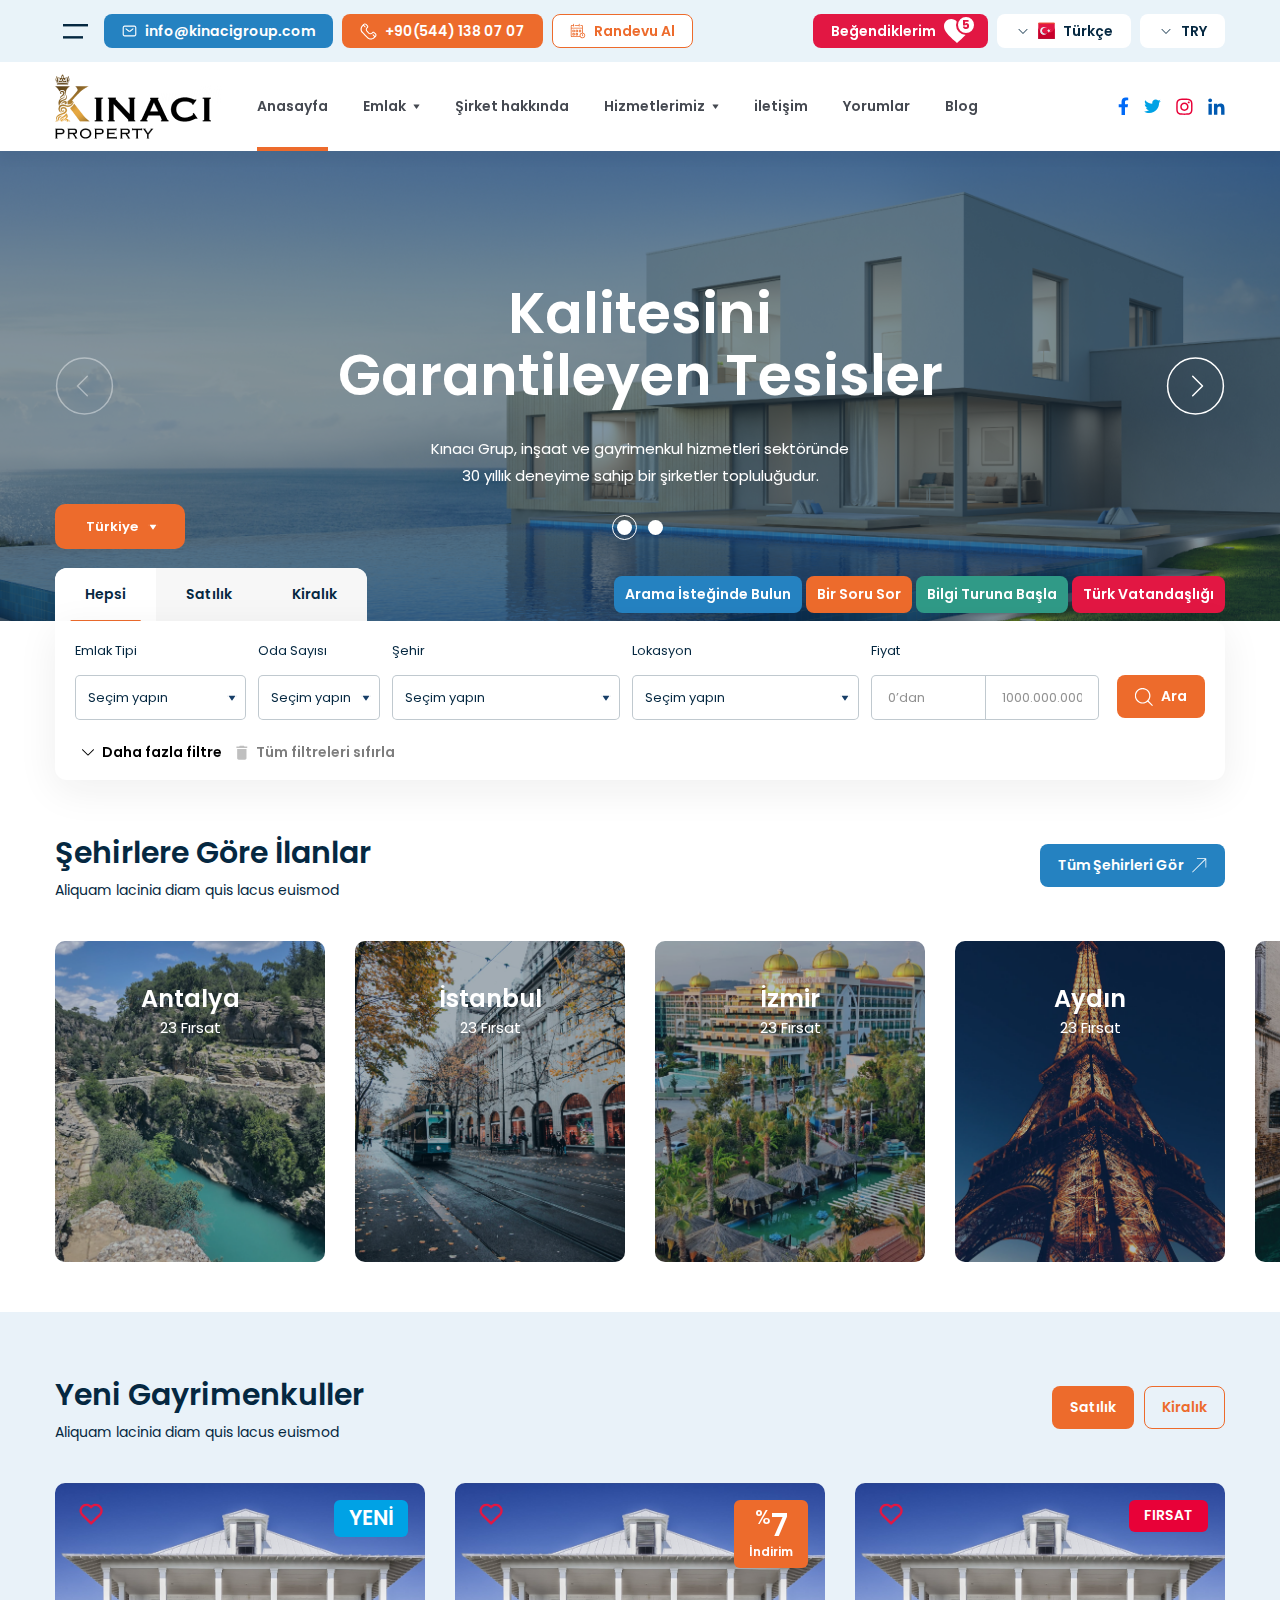
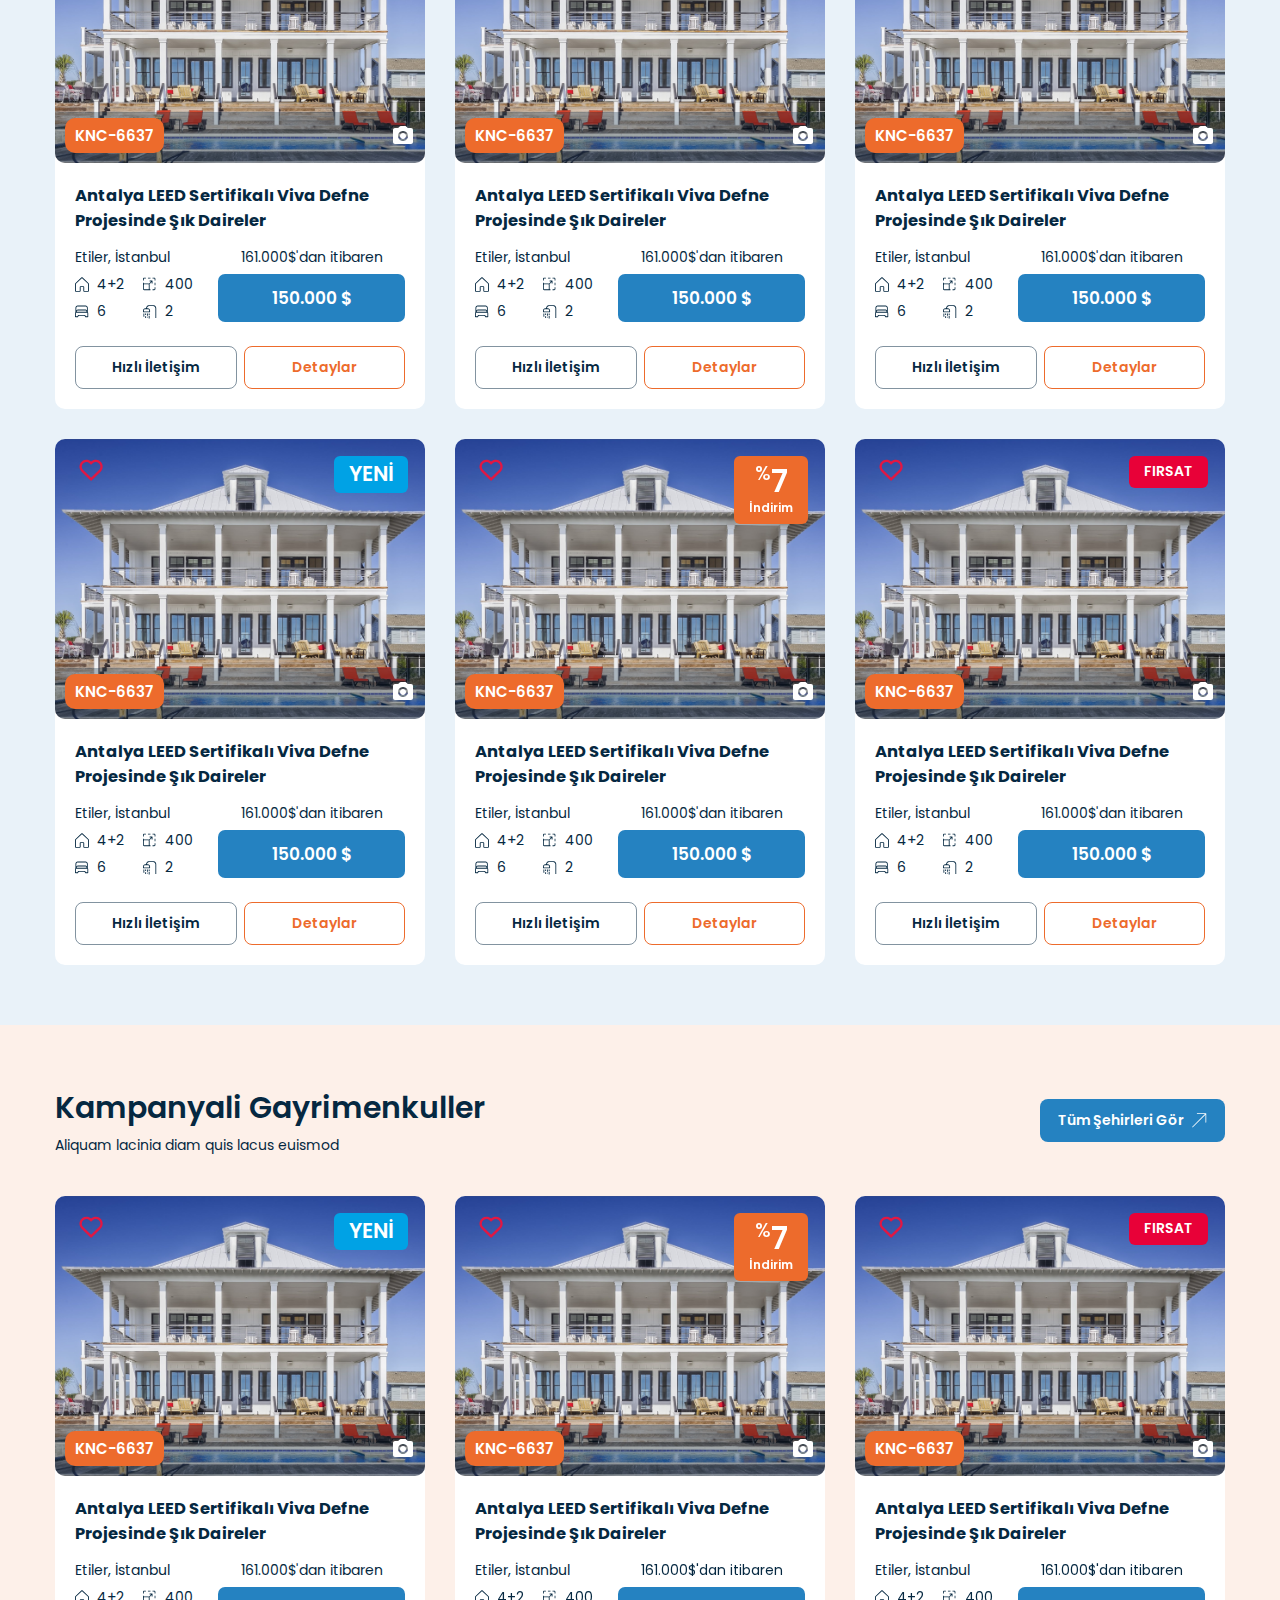
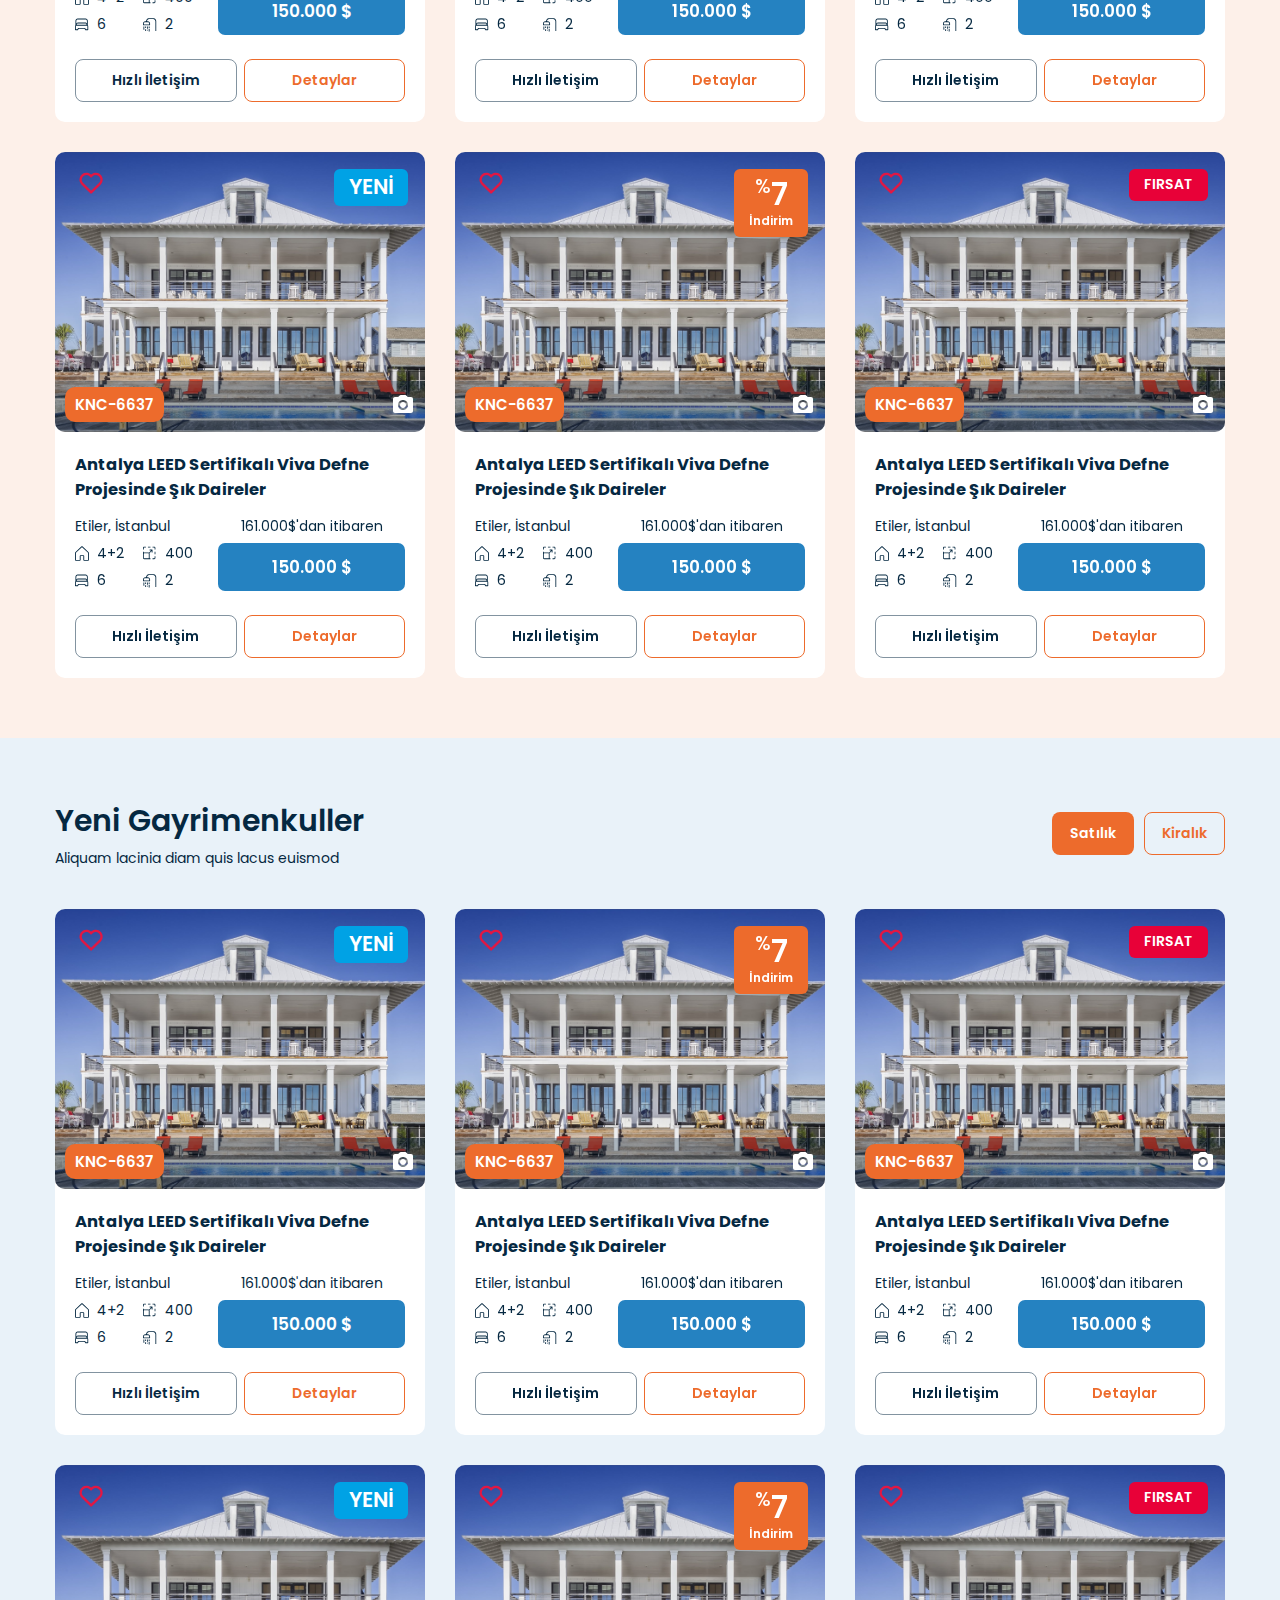
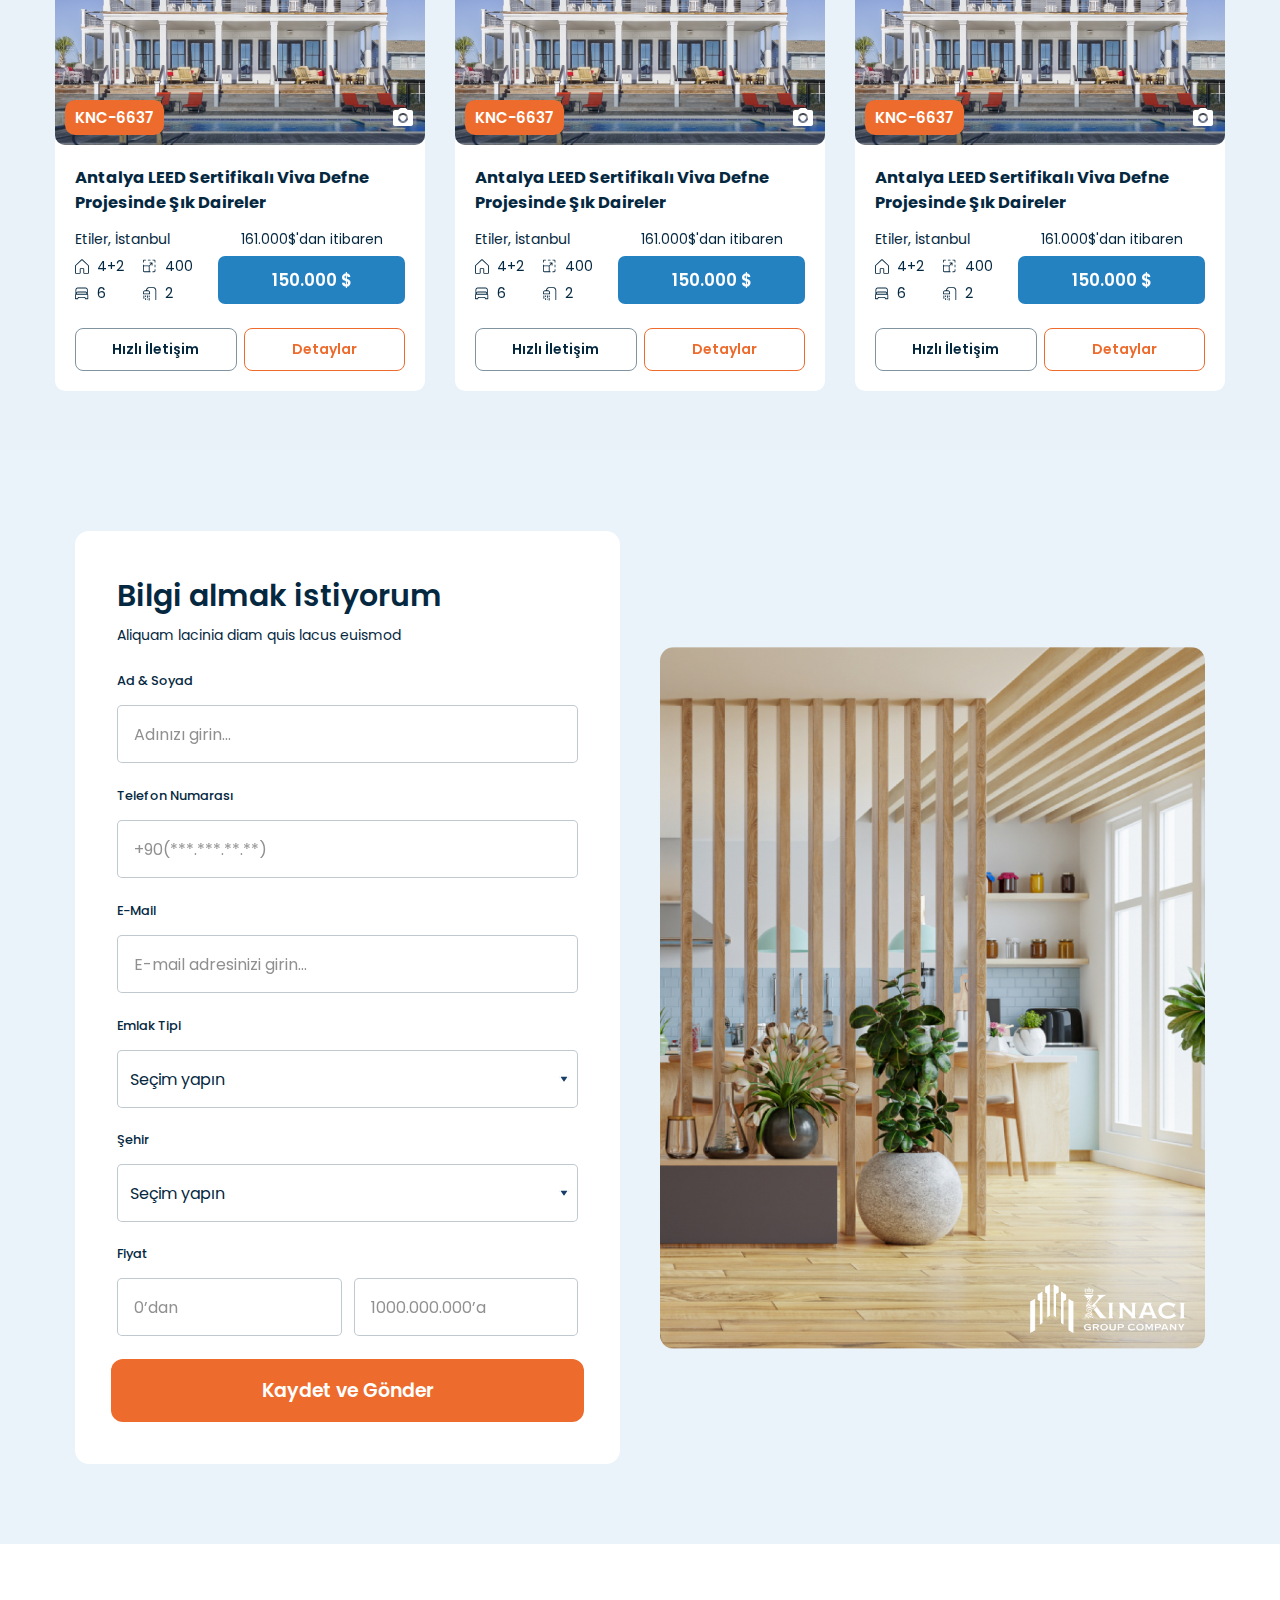
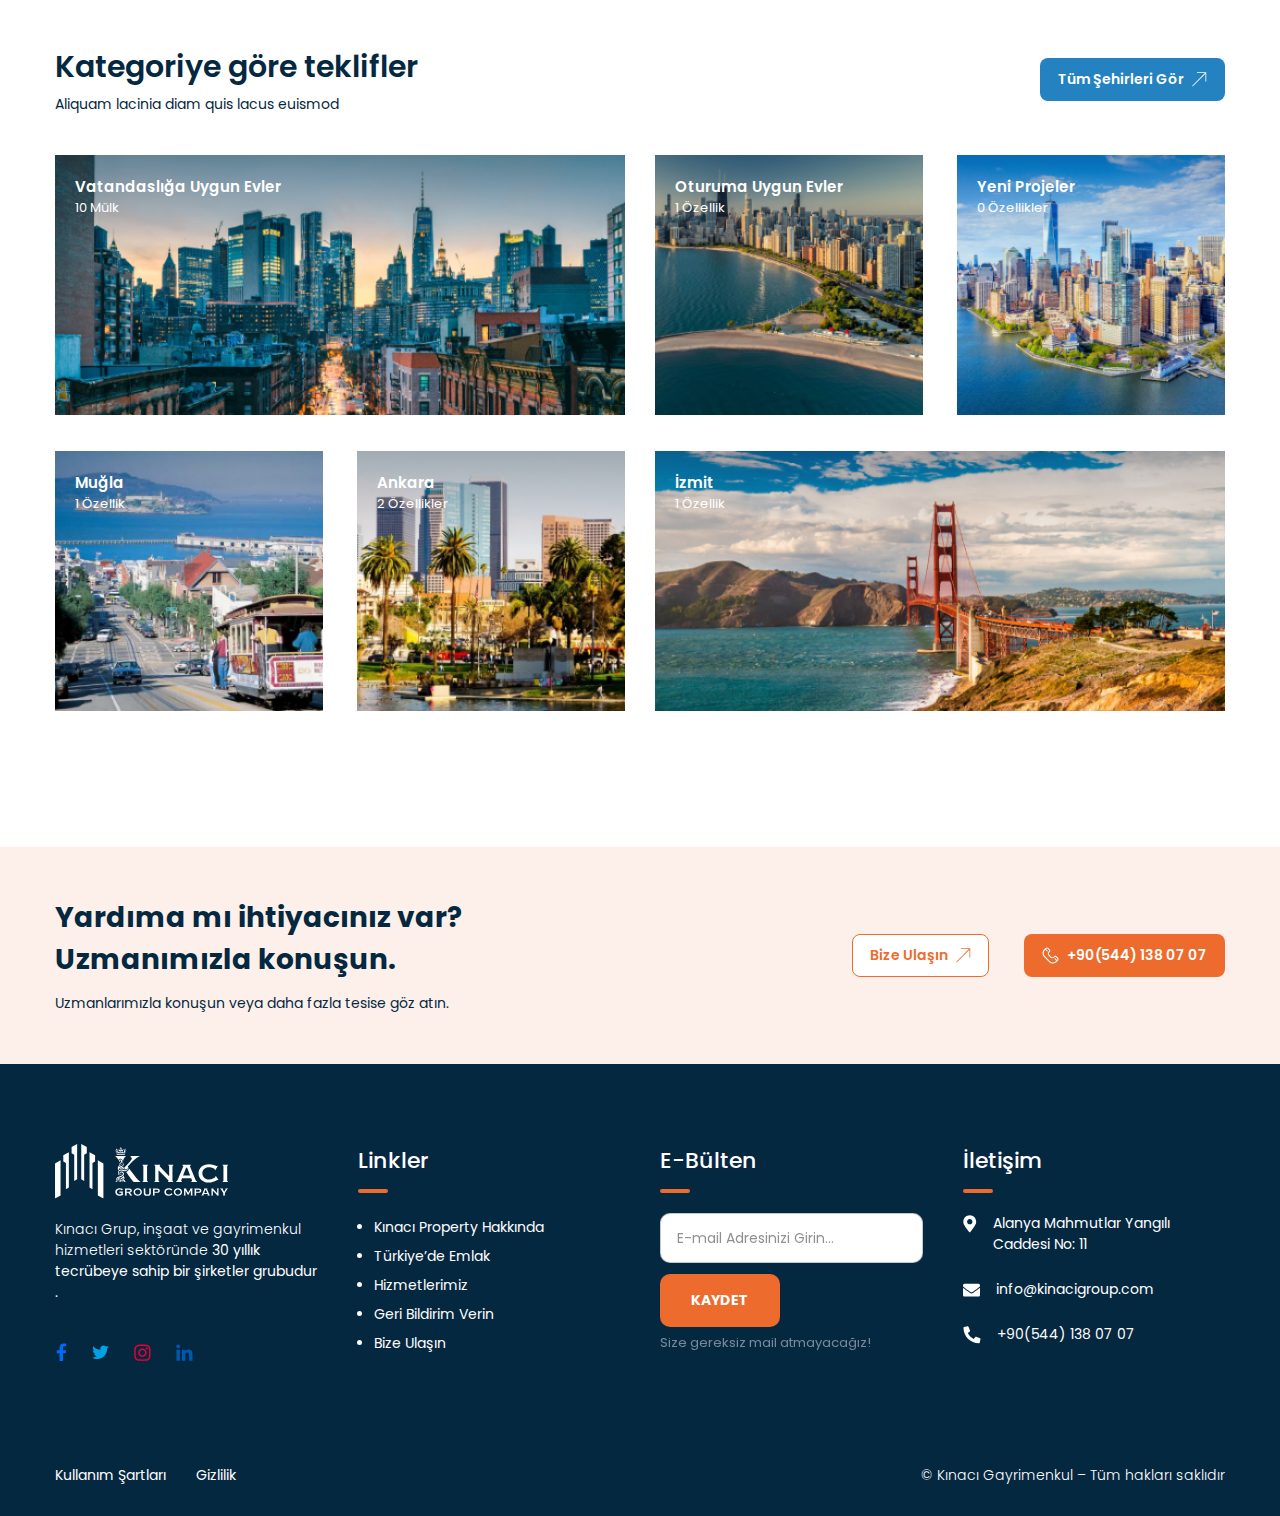
==== index.html @ d8a7de34 "first commit" ====
<!DOCTYPE html>
<html lang="en">

<head>
    <meta charset="UTF-8">
    <meta http-equiv="X-UA-Compatible" content="IE=edge">
    <meta name="viewport" content="width=device-width, initial-scale=1.0">
    <title>Document</title>
    <link rel="stylesheet" href="./assets/scss/main.css">
</head>

<body>
    <svg xmlns="http://www.w3.org/2000/svg" style="display: none;">

        <symbol id="arrow_bottom" viewBox="0 0 9 5">
            <path
                d="M0.0932994 0.54817C0.0631089 0.51859 0.0392689 0.48316 0.0232348 0.44406C0.00720163 0.40495 -0.000689075 0.36298 4.71614e-05 0.32072C-0.000689075 0.27847 0.00720163 0.2365 0.0232348 0.19739C0.0392689 0.15829 0.0631089 0.12286 0.0932994 0.0932798C0.122868 0.0637098 0.157972 0.04025 0.196607 0.02425C0.235243 0.00824003 0.276651 0 0.31847 0C0.360288 0 0.401698 0.00824003 0.440333 0.02425C0.478968 0.04025 0.514072 0.0637098 0.543641 0.0932798L4.50043 4.05537L8.4572 0.0985899C8.51788 0.0444699 8.59697 0.0156201 8.67824 0.0179501C8.75951 0.0202701 8.83682 0.0535902 8.8943 0.11108C8.95179 0.16857 8.98512 0.24587 8.98744 0.32714C8.98976 0.40841 8.96091 0.48749 8.9068 0.54817L4.72484 4.73013C4.69527 4.75973 4.66017 4.78313 4.62153 4.79913C4.5829 4.81513 4.54149 4.82343 4.49967 4.82343C4.45785 4.82343 4.41644 4.81513 4.37781 4.79913C4.33917 4.78313 4.30407 4.75973 4.2745 4.73013L0.0932994 0.54817Z"
                fill="currentColor" />
        </symbol>

        <symbol id="facebook" viewBox="0 0 11 20">
            <path
                d="M10.3258 10.8782H7.59945V19.0208H3.96434V10.8782H0.983548V7.53386H3.96434V4.95293C3.96434 2.04484 5.70919 0.409042 8.36282 0.409042C9.63511 0.409042 10.9801 0.663499 10.9801 0.663499V3.53524H9.48971C8.03566 3.53524 7.59945 4.40766 7.59945 5.35279V7.53386H10.8347L10.3258 10.8782Z"
                fill="#006AF7" />
        </symbol>
        <symbol id="twitter" viewBox="0 0 19 16">
            <path
                d="M16.8322 3.93441C16.8322 4.11616 16.8322 4.26157 16.8322 4.44332C16.8322 9.49613 13.0153 15.276 5.99953 15.276C3.81846 15.276 1.81915 14.658 0.146998 13.5675C0.437807 13.6038 0.728616 13.6402 1.05578 13.6402C2.83698 13.6402 4.47278 13.0222 5.78142 12.0044C4.10927 11.968 2.69158 10.8775 2.21901 9.35072C2.47347 9.38707 2.69158 9.42343 2.94603 9.42343C3.27319 9.42343 3.6367 9.35072 3.92751 9.27802C2.18266 8.91451 0.87402 7.38776 0.87402 5.53386V5.49751C1.38294 5.78832 2.0009 5.93372 2.61887 5.97007C1.56469 5.2794 0.910372 4.11616 0.910372 2.80753C0.910372 2.0805 1.09213 1.42618 1.41929 0.880917C3.30954 3.17104 6.14493 4.69778 9.30748 4.87954C9.23477 4.58873 9.19842 4.29792 9.19842 4.00711C9.19842 1.89875 10.9069 0.190246 13.0153 0.190246C14.1058 0.190246 15.0873 0.626459 15.8143 1.38983C16.6504 1.20808 17.4865 0.880917 18.2135 0.444703C17.9227 1.35348 17.3411 2.0805 16.5413 2.55307C17.3047 2.48037 18.0681 2.26226 18.7224 1.97145C18.2135 2.73482 17.5592 3.38914 16.8322 3.93441Z"
                fill="#00A2E5" />
        </symbol>
        <symbol id="instagram" viewBox="0 0 17 17">
            <path
                d="M8.40576 4.53455C10.6959 4.53455 12.5861 6.4248 12.5861 8.71492C12.5861 11.0414 10.6959 12.8953 8.40576 12.8953C6.07929 12.8953 4.22539 11.0414 4.22539 8.71492C4.22539 6.4248 6.07929 4.53455 8.40576 4.53455ZM8.40576 11.4413C9.89616 11.4413 11.0957 10.2417 11.0957 8.71492C11.0957 7.22453 9.89616 6.02494 8.40576 6.02494C6.87902 6.02494 5.67943 7.22453 5.67943 8.71492C5.67943 10.2417 6.91537 11.4413 8.40576 11.4413ZM13.713 4.38914C13.713 4.93441 13.2768 5.37062 12.7315 5.37062C12.1863 5.37062 11.7501 4.93441 11.7501 4.38914C11.7501 3.84388 12.1863 3.40766 12.7315 3.40766C13.2768 3.40766 13.713 3.84388 13.713 4.38914ZM16.4757 5.37062C16.5484 6.71561 16.5484 10.7506 16.4757 12.0956C16.403 13.4042 16.1122 14.5311 15.1671 15.5126C14.2219 16.4577 13.0587 16.7485 11.7501 16.8212C10.4051 16.8939 6.3701 16.8939 5.02511 16.8212C3.71647 16.7485 2.58959 16.4577 1.60811 15.5126C0.662977 14.5311 0.372168 13.4042 0.299466 12.0956C0.226764 10.7506 0.226764 6.71561 0.299466 5.37062C0.372168 4.06198 0.662977 2.89875 1.60811 1.95362C2.58959 1.00849 3.71647 0.717681 5.02511 0.644979C6.3701 0.572277 10.4051 0.572277 11.7501 0.644979C13.0587 0.717681 14.2219 1.00849 15.1671 1.95362C16.1122 2.89875 16.403 4.06198 16.4757 5.37062ZM14.7309 13.5133C15.1671 12.4591 15.058 9.91451 15.058 8.71492C15.058 7.55169 15.1671 5.00711 14.7309 3.91658C14.44 3.22591 13.8948 2.64429 13.2041 2.38983C12.1136 1.95362 9.569 2.06267 8.40576 2.06267C7.20618 2.06267 4.6616 1.95362 3.60742 2.38983C2.88039 2.68064 2.33513 3.22591 2.04432 3.91658C1.60811 5.00711 1.71716 7.55169 1.71716 8.71492C1.71716 9.91451 1.60811 12.4591 2.04432 13.5133C2.33513 14.2403 2.88039 14.7856 3.60742 15.0764C4.6616 15.5126 7.20618 15.4035 8.40576 15.4035C9.569 15.4035 12.1136 15.5126 13.2041 15.0764C13.8948 14.7856 14.4764 14.2403 14.7309 13.5133Z"
                fill="#E80138" />
        </symbol>
        <symbol id="navbar_arrow" viewBox="0 0 7 7">
            <path
                d="M6.12504 1.45849L0.875036 1.45849C0.821882 1.45865 0.76978 1.47331 0.724339 1.50089C0.678897 1.52846 0.641836 1.56791 0.617146 1.61498C0.592455 1.66205 0.581069 1.71497 0.584214 1.76803C0.587359 1.82109 0.604916 1.87229 0.634994 1.91611L3.25999 5.70778C3.36879 5.86499 3.6307 5.86499 3.73979 5.70778L6.36479 1.91611C6.39517 1.87238 6.41299 1.82115 6.4163 1.768C6.41962 1.71485 6.40831 1.66181 6.38359 1.61464C6.35888 1.56747 6.32171 1.52797 6.27613 1.50044C6.23055 1.47291 6.17829 1.4584 6.12504 1.45849Z"
                fill="currentColor" />
        </symbol>
        <symbol id="linkedin" viewBox="0 0 17 17">
            <path
                d="M3.85135 16.6943H0.470698V5.82536H3.85135V16.6943ZM2.14285 4.37131C1.08867 4.37131 0.21624 3.46253 0.21624 2.372C0.21624 1.31782 1.08867 0.445393 2.14285 0.445393C3.23338 0.445393 4.10581 1.31782 4.10581 2.372C4.10581 3.46253 3.23338 4.37131 2.14285 4.37131ZM16.4652 16.6943H13.1209V11.4234C13.1209 10.1511 13.0845 8.55169 11.3397 8.55169C9.59482 8.55169 9.34037 9.89668 9.34037 11.3144V16.6943H5.95971V5.82536H9.19496V7.31575H9.23131C9.70388 6.47968 10.7944 5.5709 12.4302 5.5709C15.8472 5.5709 16.5015 7.82467 16.5015 10.7328V16.6943H16.4652Z"
                fill="#0059B1" />
        </symbol>
        <symbol id="phone" viewBox="0 0 18 18">
            <path
                d="M16.7821 11.2223L15.2786 9.71875C14.9555 9.41034 14.5261 9.23825 14.0795 9.23825C13.6328 9.23825 13.2034 9.41034 12.8803 9.71875L12.3509 10.2482C11.9918 10.606 11.5053 10.807 10.9983 10.807C10.4913 10.807 10.0049 10.606 9.64565 10.2482C9.23801 9.84052 8.97859 9.56522 8.71918 9.29522C8.45977 9.02522 8.18977 8.73405 7.76624 8.31581C7.40869 7.95752 7.20788 7.472 7.20788 6.96581C7.20788 6.45963 7.40869 5.97412 7.76624 5.61581L8.29565 5.0864C8.45353 4.92973 8.57879 4.74333 8.66421 4.53796C8.74962 4.3326 8.7935 4.11235 8.7933 3.88993C8.79138 3.44115 8.61257 3.01123 8.29565 2.69346L6.79212 1.17934C6.36739 0.756424 5.79269 0.518552 5.1933 0.517578C4.89806 0.518013 4.6058 0.576689 4.33326 0.690246C4.06073 0.803803 3.81327 0.970007 3.60506 1.17934L2.17036 2.60346C1.13649 3.63878 0.555786 5.04209 0.555786 6.50522C0.555786 7.96836 1.13649 9.37168 2.17036 10.407C2.99624 11.2329 3.93859 12.1646 4.87565 13.1388C5.81271 14.1129 6.73389 15.0235 7.55448 15.8705C8.58957 16.9028 9.99176 17.4825 11.4536 17.4825C12.9155 17.4825 14.3176 16.9028 15.3527 15.8705L16.7821 14.4411C17.2025 14.019 17.4402 13.4486 17.4439 12.8529C17.4492 12.5505 17.3932 12.2502 17.2794 11.97C17.1657 11.6899 16.9966 11.4355 16.7821 11.2223ZM15.9827 13.6205L15.8292 13.7529L14.2939 12.2123C14.2427 12.154 14.1803 12.1069 14.1102 12.0738C14.0402 12.0406 13.964 12.0222 13.8865 12.0198C13.8091 12.0172 13.7319 12.0306 13.6598 12.0591C13.5878 12.0876 13.5224 12.1305 13.4676 12.1854C13.4127 12.2401 13.3698 12.3057 13.3413 12.3777C13.3129 12.4498 13.2994 12.5269 13.302 12.6044C13.3045 12.6819 13.3228 12.7579 13.356 12.828C13.3891 12.8981 13.4362 12.9606 13.4945 13.0117L15.0562 14.5735L14.5798 15.0499C13.7561 15.871 12.6405 16.3322 11.4774 16.3322C10.3144 16.3322 9.19873 15.871 8.37506 15.0499C7.55977 14.2346 6.6333 13.2923 5.72801 12.3499C4.82271 11.4076 3.8433 10.4388 3.01742 9.61287C2.19627 8.7892 1.73516 7.67358 1.73516 6.51052C1.73516 5.34745 2.19627 4.23183 3.01742 3.40816L3.49389 2.93169L5.00271 4.48816C5.10802 4.59698 5.25224 4.65951 5.40366 4.66199C5.55506 4.66448 5.70125 4.60671 5.81006 4.5014C5.91889 4.3961 5.98141 4.25188 5.98389 4.10047C5.98638 3.94905 5.92861 3.80286 5.8233 3.69405L4.23506 2.10581L4.38859 1.95228C4.49293 1.84626 4.61738 1.76215 4.75466 1.70488C4.89194 1.64761 5.03926 1.61833 5.18801 1.61875C5.48814 1.61965 5.77565 1.73961 5.98742 1.95228L7.49624 3.48228C7.60097 3.58795 7.65991 3.73058 7.66036 3.87934C7.66043 3.95307 7.64597 4.02607 7.6178 4.0942C7.58965 4.16233 7.54834 4.22424 7.49624 4.2764L6.96683 4.80581C6.39785 5.37644 6.07833 6.14939 6.07833 6.95522C6.07833 7.76105 6.39785 8.534 6.96683 9.10464C7.41153 9.51758 7.65506 9.77699 7.94095 10.047C8.22683 10.317 8.47036 10.6082 8.88859 11.0211C9.45923 11.5901 10.2322 11.9096 11.038 11.9096C11.8439 11.9096 12.6168 11.5901 13.1874 11.0211L13.7168 10.4917C13.8249 10.3897 13.968 10.3329 14.1165 10.3329C14.2652 10.3329 14.4081 10.3897 14.5162 10.4917L16.0197 11.9952C16.1255 12.0997 16.2095 12.2242 16.2668 12.3615C16.3241 12.4987 16.3535 12.646 16.3533 12.7946C16.3506 12.9494 16.3163 13.102 16.2526 13.2432C16.1888 13.3842 16.097 13.5108 15.9827 13.6152V13.6205Z"
                fill="currentColor" />
        </symbol>
        <symbol id="phone1" viewBox="0 0 18 19">
            <path
                d="M17.4727 12.9766C17.7539 13.1172 17.9648 13.4336 17.9648 13.7852C17.9648 13.8203 17.9648 13.8906 17.9648 13.9609L17.1211 17.6172C17.0156 18.0039 16.6992 18.25 16.3125 18.25C7.27734 18.25 0 10.9727 0 1.9375C0 1.55078 0.246094 1.23438 0.632812 1.12891L4.28906 0.285156C4.35938 0.285156 4.42969 0.25 4.46484 0.25C4.81641 0.25 5.13281 0.460938 5.27344 0.777344L6.96094 4.71484C6.99609 4.82031 7.03125 4.92578 7.03125 5.03125C7.03125 5.3125 6.89062 5.55859 6.71484 5.69922L4.57031 7.45703C5.87109 10.1992 8.05078 12.3789 10.793 13.6797L12.5508 11.5352C12.6914 11.3594 12.9375 11.2188 13.1836 11.2188C13.3242 11.2188 13.4297 11.2539 13.5352 11.2891L17.4727 12.9766Z"
                fill="currentColor" />
        </symbol>
        <symbol id="mail" viewBox="0 0 19 14" fill="none">
            <path
                d="M5.09028 4.35395L8.39757 6.99978C8.71042 7.25026 9.09923 7.38674 9.5 7.38674C9.90076 7.38674 10.2896 7.25026 10.6024 6.99978L13.9097 4.35395M17.4375 11.4095V2.59006C17.4375 2.12225 17.2517 1.6736 16.9209 1.3428C16.5901 1.01201 16.1414 0.826172 15.6736 0.826172H3.32639C2.85858 0.826172 2.40992 1.01201 2.07913 1.3428C1.74834 1.6736 1.5625 2.12225 1.5625 2.59006V11.4095C1.5625 11.8773 1.74834 12.326 2.07913 12.6568C2.40992 12.9876 2.85858 13.1734 3.32639 13.1734H15.6736C16.1414 13.1734 16.5901 12.9876 16.9209 12.6568C17.2517 12.326 17.4375 11.8773 17.4375 11.4095Z"
                stroke="currentColor" stroke-width="1.41667" stroke-linecap="round" stroke-linejoin="round" />
        </symbol>
        <symbol id="mail1" viewBox="0 0 18 14">
            <path
                d="M17.6484 4.96484C17.7891 4.85938 18 4.96484 18 5.14062V12.3125C18 13.2617 17.2266 14 16.3125 14H1.6875C0.738281 14 0 13.2617 0 12.3125V5.14062C0 4.96484 0.175781 4.85938 0.316406 4.96484C1.125 5.59766 2.14453 6.37109 5.73047 8.97266C6.46875 9.5 7.73438 10.6602 9 10.6602C10.2305 10.6602 11.5312 9.5 12.2344 8.97266C15.8203 6.37109 16.8398 5.59766 17.6484 4.96484ZM9 9.5C8.15625 9.53516 6.99609 8.48047 6.39844 8.05859C1.72266 4.68359 1.37109 4.36719 0.316406 3.52344C0.105469 3.38281 0 3.13672 0 2.85547V2.1875C0 1.27344 0.738281 0.5 1.6875 0.5H16.3125C17.2266 0.5 18 1.27344 18 2.1875V2.85547C18 3.13672 17.8594 3.38281 17.6484 3.52344C16.5938 4.36719 16.2422 4.68359 11.5664 8.05859C10.9688 8.48047 9.80859 9.53516 9 9.5Z"
                fill="currentColor" />
        </symbol>

        <symbol id="calendar" viewBox="0 0 17 16">
            <path fill-rule="evenodd" clip-rule="evenodd"
                d="M2.52112 7.57292C2.52112 7.34638 2.61111 7.12912 2.7713 6.96893C2.93149 6.80874 3.14875 6.71875 3.37529 6.71875H4.22946C4.45599 6.71875 4.67326 6.80874 4.83344 6.96893C4.99363 7.12912 5.08362 7.34638 5.08362 7.57292V8.42709C5.08362 8.65363 4.99363 8.87089 4.83344 9.03108C4.67326 9.19126 4.45599 9.28126 4.22946 9.28126H3.37529C3.14875 9.28126 2.93149 9.19126 2.7713 9.03108C2.61111 8.87089 2.52112 8.65363 2.52112 8.42709V7.57292ZM4.22946 7.57292V8.42709H3.37529V7.57292H4.22946ZM6.79196 6.71875C6.56542 6.71875 6.34816 6.80874 6.18797 6.96893C6.02779 7.12912 5.93779 7.34638 5.93779 7.57292V8.42709C5.93779 8.65363 6.02779 8.87089 6.18797 9.03108C6.34816 9.19126 6.56542 9.28126 6.79196 9.28126H7.64613C7.87267 9.28126 8.08993 9.19126 8.25012 9.03108C8.41031 8.87089 8.5003 8.65363 8.5003 8.42709V7.57292C8.5003 7.34638 8.41031 7.12912 8.25012 6.96893C8.08993 6.80874 7.87267 6.71875 7.64613 6.71875H6.79196ZM7.64613 7.57292H6.79196V8.42709H7.64613V7.57292ZM9.35447 7.57292C9.35447 7.34638 9.44446 7.12912 9.60465 6.96893C9.76483 6.80874 9.9821 6.71875 10.2086 6.71875H11.0628C11.2893 6.71875 11.5066 6.80874 11.6668 6.96893C11.827 7.12912 11.917 7.34638 11.917 7.57292V8.42709C11.917 8.65363 11.827 8.87089 11.6668 9.03108C11.5066 9.19126 11.2893 9.28126 11.0628 9.28126H10.2086C9.9821 9.28126 9.76483 9.19126 9.60465 9.03108C9.44446 8.87089 9.35447 8.65363 9.35447 8.42709V7.57292ZM10.2086 7.57292H11.0628V8.42709H10.2086V7.57292ZM3.37529 10.1354C3.14875 10.1354 2.93149 10.2254 2.7713 10.3856C2.61111 10.5458 2.52112 10.7631 2.52112 10.9896V11.8438C2.52112 12.0703 2.61111 12.2876 2.7713 12.4477C2.93149 12.6079 3.14875 12.6979 3.37529 12.6979H4.22946C4.45599 12.6979 4.67326 12.6079 4.83344 12.4477C4.99363 12.2876 5.08362 12.0703 5.08362 11.8438V10.9896C5.08362 10.7631 4.99363 10.5458 4.83344 10.3856C4.67326 10.2254 4.45599 10.1354 4.22946 10.1354H3.37529ZM3.37529 10.9896V11.8438H4.22946V10.9896H3.37529ZM5.93779 10.9896C5.93779 10.7631 6.02779 10.5458 6.18797 10.3856C6.34816 10.2254 6.56542 10.1354 6.79196 10.1354H7.64613C7.87267 10.1354 8.08993 10.2254 8.25012 10.3856C8.41031 10.5458 8.5003 10.7631 8.5003 10.9896V11.8438C8.5003 12.0703 8.41031 12.2876 8.25012 12.4477C8.08993 12.6079 7.87267 12.6979 7.64613 12.6979H6.79196C6.56542 12.6979 6.34816 12.6079 6.18797 12.4477C6.02779 12.2876 5.93779 12.0703 5.93779 11.8438V10.9896ZM6.79196 10.9896H7.64613V11.8438H6.79196V10.9896Z"
                fill="#ED6B2C" />
            <path
                d="M13.1982 11.2031C13.3115 11.2031 13.4201 11.2481 13.5002 11.3282C13.5803 11.4083 13.6253 11.5169 13.6253 11.6302V12.5211L13.9272 12.8231C14.005 12.9036 14.0481 13.0115 14.0471 13.1235C14.0461 13.2354 14.0012 13.3426 13.922 13.4218C13.8428 13.5009 13.7357 13.5459 13.6238 13.5468C13.5118 13.5478 13.4039 13.5048 13.3233 13.427L12.7711 12.8747V11.6302C12.7711 11.5169 12.8161 11.4083 12.8962 11.3282C12.9763 11.2481 13.0849 11.2031 13.1982 11.2031Z"
                fill="#ED6B2C" />
            <path fill-rule="evenodd" clip-rule="evenodd"
                d="M3.37513 0.739584C3.37513 0.626314 3.42012 0.517684 3.50022 0.43759C3.58031 0.357496 3.68894 0.3125 3.80221 0.3125C3.91548 0.3125 4.02411 0.357496 4.10421 0.43759C4.1843 0.517684 4.2293 0.626314 4.2293 0.739584V2.87501C4.2293 2.98828 4.1843 3.09691 4.10421 3.177C4.02411 3.25709 3.91548 3.30209 3.80221 3.30209C3.68894 3.30209 3.58031 3.25709 3.50022 3.177C3.42012 3.09691 3.37513 2.98828 3.37513 2.87501V2.44792H2.09387C1.98061 2.44792 1.87197 2.49292 1.79188 2.57301C1.71179 2.65311 1.66679 2.76174 1.66679 2.87501V4.58334H12.771V2.87501C12.771 2.76174 12.726 2.65311 12.6459 2.57301C12.5658 2.49292 12.4572 2.44792 12.3439 2.44792H11.0626V1.59375H12.3439C12.6837 1.59375 13.0096 1.72874 13.2499 1.96902C13.4902 2.2093 13.6251 2.5352 13.6251 2.87501V9.73825C14.3732 9.84637 15.0526 10.2338 15.5265 10.8225C16.0005 11.4113 16.2339 12.1577 16.1798 12.9116C16.1257 13.6655 15.788 14.3709 15.2348 14.886C14.6816 15.401 13.9539 15.6874 13.1981 15.6875C12.716 15.6879 12.2411 15.5715 11.8138 15.3484C11.3866 15.1252 11.0197 14.802 10.7445 14.4063H2.09387C1.75407 14.4063 1.42817 14.2713 1.18789 14.031C0.947611 13.7907 0.812622 13.4648 0.812622 13.125V2.87501C0.812622 2.5352 0.947611 2.2093 1.18789 1.96902C1.42817 1.72874 1.75407 1.59375 2.09387 1.59375H3.37513V0.739584ZM10.2085 12.6979C10.2084 11.9789 10.4674 11.284 10.938 10.7404C11.4086 10.1968 12.0594 9.84105 12.771 9.73825V5.43751H1.66679V13.125C1.66679 13.2383 1.71179 13.3469 1.79188 13.427C1.87197 13.5071 1.98061 13.5521 2.09387 13.5521H10.3323C10.25 13.2749 10.2082 12.9872 10.2085 12.6979ZM13.1981 14.8334C13.7644 14.8334 14.3076 14.6084 14.708 14.2079C15.1085 13.8074 15.3335 13.2643 15.3335 12.6979C15.3335 12.1316 15.1085 11.5884 14.708 11.188C14.3076 10.7875 13.7644 10.5625 13.1981 10.5625C12.6317 10.5625 12.0886 10.7875 11.6881 11.188C11.2876 11.5884 11.0626 12.1316 11.0626 12.6979C11.0626 13.2643 11.2876 13.8074 11.6881 14.2079C12.0886 14.6084 12.6317 14.8334 13.1981 14.8334Z"
                fill="#ED6B2C" />
            <path
                d="M9.78155 3.30209C9.66828 3.30209 9.55964 3.25709 9.47955 3.177C9.39946 3.09691 9.35446 2.98828 9.35446 2.87501V2.44792H5.08362V1.59375H9.35446V0.739584C9.35446 0.626314 9.39946 0.517684 9.47955 0.43759C9.55964 0.357496 9.66828 0.3125 9.78155 0.3125C9.89482 0.3125 10.0034 0.357496 10.0835 0.43759C10.1636 0.517684 10.2086 0.626314 10.2086 0.739584V2.87501C10.2086 2.98828 10.1636 3.09691 10.0835 3.177C10.0034 3.25709 9.89482 3.30209 9.78155 3.30209Z"
                fill="#ED6B2C" />
        </symbol>
        <symbol id="location" viewBox="0 0 14 19">
            <path
                d="M6.04688 17.8984C0.914062 10.5156 0 9.74219 0 7C0 3.27344 2.98828 0.25 6.75 0.25C10.4766 0.25 13.5 3.27344 13.5 7C13.5 9.74219 12.5508 10.5156 7.41797 17.8984C7.10156 18.3906 6.36328 18.3906 6.04688 17.8984ZM6.75 9.8125C8.29688 9.8125 9.5625 8.58203 9.5625 7C9.5625 5.45312 8.29688 4.1875 6.75 4.1875C5.16797 4.1875 3.9375 5.45312 3.9375 7C3.9375 8.58203 5.16797 9.8125 6.75 9.8125Z"
                fill="white" />
        </symbol>
        <symbol id="search" viewBox="0 0 18 18">
            <path
                d="M17.6393 16.9803L13.5593 12.8403C14.4393 11.8003 15.0093 10.6203 15.2693 9.30032C15.5293 7.98032 15.4593 6.67032 15.0593 5.37032C14.6593 4.07032 13.9493 2.96032 12.9293 2.04032C11.9093 1.12032 10.7393 0.500322 9.41932 0.180323C8.09932 -0.139677 6.78932 -0.119677 5.48932 0.240324C4.18932 0.600323 3.04932 1.27032 2.06932 2.25032C1.08932 3.23032 0.41932 4.37032 0.0593199 5.67032C-0.30068 6.97032 -0.32068 8.28032 -0.000680149 9.60032C0.31932 10.9203 0.93932 12.0903 1.85932 13.1103C2.77932 14.1303 3.88932 14.8403 5.18932 15.2403C6.48932 15.6403 7.79932 15.7103 9.11932 15.4503C10.4393 15.1903 11.6393 14.6203 12.7193 13.7403L16.7993 17.8203C16.9193 17.9403 17.0593 17.9903 17.2193 17.9703C17.3793 17.9503 17.5093 17.8903 17.6093 17.7903C17.7093 17.6903 17.7693 17.5603 17.7893 17.4003C17.8093 17.2403 17.7593 17.1003 17.6393 16.9803ZM1.01932 7.80032C1.01932 6.60032 1.31932 5.50032 1.91932 4.50032C2.51932 3.50032 3.31932 2.70032 4.31932 2.10032C5.31932 1.50032 6.41932 1.20032 7.61932 1.20032C8.81932 1.20032 9.91932 1.50032 10.9193 2.10032C11.9193 2.70032 12.7193 3.50032 13.3193 4.50032C13.9193 5.50032 14.2193 6.60032 14.2193 7.80032C14.2193 9.00032 13.9193 10.1003 13.3193 11.1003C12.7193 12.1003 11.9193 12.9003 10.9193 13.5003C9.91932 14.1003 8.81932 14.4003 7.61932 14.4003C6.41932 14.4003 5.31932 14.1003 4.31932 13.5003C3.31932 12.9003 2.51932 12.1003 1.91932 11.1003C1.31932 10.1003 1.01932 9.00032 1.01932 7.80032Z"
                fill="currentColor" />
        </symbol>
        <symbol id="rubbish" viewBox="0 0 9 12">
            <path opacity="0.5"
                d="M8.44434 1.53467V2.71045H0.295898V1.53467H2.31934L2.9209 0.960449H5.81934L6.4209 1.53467H8.44434ZM0.870117 10.2847V3.28467H7.87012V10.2847C7.87012 10.5946 7.75163 10.868 7.51465 11.105C7.27767 11.342 7.00423 11.4604 6.69434 11.4604H2.0459C1.736 11.4604 1.46257 11.342 1.22559 11.105C0.988607 10.868 0.870117 10.5946 0.870117 10.2847Z"
                fill="currentColor" />
        </symbol>
        <symbol id="message" viewBox="0 0 23 23">
            <path
                d="M4.51761 18.8759L7.3668 17.9258L7.86547 18.1751C9.01108 18.7466 10.2847 19.0512 11.6204 19.0512C16.0815 19.0512 19.707 15.5389 19.707 11.6384C19.707 7.73799 16.0815 4.2257 11.6204 4.2257C7.15924 4.2257 3.53374 7.73799 3.53374 11.6384C3.53374 13.094 4.05937 14.5712 5.02572 15.834L5.4907 16.4405L4.51627 18.8746L4.51761 18.8759ZM3.56474 20.6146C3.44278 20.6554 3.31167 20.6605 3.18689 20.6293C3.06212 20.598 2.9489 20.5317 2.86061 20.4382C2.77232 20.3446 2.71264 20.2278 2.68862 20.1014C2.66461 19.975 2.67726 19.8444 2.72508 19.725L3.95425 16.6521C2.8329 15.1831 2.18597 13.4256 2.18597 11.6384C2.18597 7.17192 6.22928 2.87793 11.6204 2.87793C17.0114 2.87793 21.0547 7.17192 21.0547 11.6384C21.0547 16.1049 17.0114 20.3989 11.6204 20.3989C10.1084 20.4032 8.61632 20.0543 7.26302 19.38L3.56474 20.6132V20.6146Z"
                fill="currentColor" />
            <path
                d="M11.6202 12.7165C11.4786 12.7165 11.3384 12.6886 11.2076 12.6344C11.0768 12.5802 10.9579 12.5008 10.8578 12.4007C10.7576 12.3006 10.6782 12.1817 10.624 12.0509C10.5699 11.9201 10.542 11.7799 10.542 11.6383C10.542 11.4967 10.5699 11.3565 10.624 11.2257C10.6782 11.0948 10.7576 10.976 10.8578 10.8759C10.9579 10.7757 11.0768 10.6963 11.2076 10.6421C11.3384 10.5879 11.4786 10.5601 11.6202 10.5601C11.9061 10.5601 12.1804 10.6737 12.3826 10.8759C12.5848 11.0781 12.6984 11.3523 12.6984 11.6383C12.6984 11.9242 12.5848 12.1985 12.3826 12.4007C12.1804 12.6029 11.9061 12.7165 11.6202 12.7165ZM15.6635 12.7165C15.5219 12.7165 15.3817 12.6886 15.2509 12.6344C15.1201 12.5802 15.0012 12.5008 14.9011 12.4007C14.801 12.3006 14.7215 12.1817 14.6673 12.0509C14.6132 11.9201 14.5853 11.7799 14.5853 11.6383C14.5853 11.4967 14.6132 11.3565 14.6673 11.2257C14.7215 11.0948 14.801 10.976 14.9011 10.8759C15.0012 10.7757 15.1201 10.6963 15.2509 10.6421C15.3817 10.5879 15.5219 10.5601 15.6635 10.5601C15.9494 10.5601 16.2237 10.6737 16.4259 10.8759C16.6281 11.0781 16.7417 11.3523 16.7417 11.6383C16.7417 11.9242 16.6281 12.1985 16.4259 12.4007C16.2237 12.6029 15.9494 12.7165 15.6635 12.7165ZM7.57687 12.7165C7.43528 12.7165 7.29507 12.6886 7.16426 12.6344C7.03344 12.5802 6.91458 12.5008 6.81446 12.4007C6.71434 12.3006 6.63492 12.1817 6.58073 12.0509C6.52655 11.9201 6.49866 11.7799 6.49866 11.6383C6.49866 11.4967 6.52655 11.3565 6.58073 11.2257C6.63492 11.0948 6.71434 10.976 6.81446 10.8759C6.91458 10.7757 7.03344 10.6963 7.16426 10.6421C7.29507 10.5879 7.43528 10.5601 7.57687 10.5601C7.86283 10.5601 8.13708 10.6737 8.33929 10.8759C8.54149 11.0781 8.65509 11.3523 8.65509 11.6383C8.65509 11.9242 8.54149 12.1985 8.33929 12.4007C8.13708 12.6029 7.86283 12.7165 7.57687 12.7165Z"
                fill="currentColor" />
        </symbol>
        <symbol id="whatsApp" viewBox="0 0 21 22">
            <path
                d="M16.5255 4.871C15.7344 4.07188 14.7921 3.43827 13.7535 3.00715C12.715 2.57602 11.601 2.356 10.4765 2.35991C5.76497 2.35991 1.92499 6.19989 1.92499 10.9114C1.92499 12.4215 2.32193 13.8885 3.06404 15.1828L1.85596 19.6182L6.38627 18.4274C7.6375 19.1091 9.04405 19.4715 10.4765 19.4715C15.188 19.4715 19.028 15.6316 19.028 10.92C19.028 8.63332 18.1392 6.48465 16.5255 4.871ZM10.4765 18.0218C9.19937 18.0218 7.94815 17.6767 6.85224 17.0295L6.59337 16.8742L3.90107 17.5818L4.61729 14.9585L4.44471 14.691C3.73517 13.558 3.35842 12.2483 3.35743 10.9114C3.35743 6.99377 6.55022 3.80098 10.4679 3.80098C12.3663 3.80098 14.1525 4.54309 15.49 5.88924C16.1523 6.54848 16.6771 7.33261 17.0341 8.19618C17.3911 9.05976 17.5731 9.9856 17.5697 10.92C17.5869 14.8377 14.3941 18.0218 10.4765 18.0218ZM14.3769 12.7063C14.1611 12.6027 13.1084 12.085 12.9185 12.0073C12.7201 11.9383 12.582 11.9038 12.4353 12.1109C12.2886 12.3266 11.883 12.8098 11.7622 12.9479C11.6414 13.0946 11.512 13.1119 11.2963 12.9997C11.0805 12.8961 10.3902 12.6631 9.57906 11.9383C8.9405 11.3688 8.51767 10.6698 8.38823 10.4541C8.26742 10.2383 8.37097 10.1262 8.48315 10.014C8.57807 9.91906 8.69888 9.76374 8.80243 9.64293C8.90598 9.52212 8.94913 9.4272 9.01816 9.28913C9.08719 9.14244 9.05268 9.02163 9.0009 8.91808C8.94913 8.81453 8.51767 7.76177 8.34509 7.33031C8.1725 6.91611 7.99129 6.96789 7.86185 6.95926H7.44765C7.30096 6.95926 7.0766 7.01103 6.87813 7.22676C6.68829 7.44249 6.13602 7.96024 6.13602 9.013C6.13602 10.0658 6.90402 11.084 7.00757 11.2221C7.11112 11.3688 8.51767 13.5261 10.6577 14.4494C11.1668 14.6737 11.5638 14.8032 11.8744 14.8981C12.3835 15.062 12.8495 15.0362 13.2206 14.9844C13.6348 14.924 14.489 14.4666 14.6616 13.9661C14.8428 13.4656 14.8428 13.0428 14.7824 12.9479C14.722 12.853 14.5926 12.8098 14.3769 12.7063Z"
                fill="currentColor" />
        </symbol>
        <symbol id="right-top-arrow" viewBox="0 0 16 18">
            <g clip-path="url(#clip0_103_1344)">
                <path
                    d="M14.7779 1.36523H5.61127C5.38096 1.36523 5.19459 1.5516 5.19459 1.78192C5.19459 2.01222 5.38096 2.1986 5.61127 2.1986H13.7721L0.31666 15.654C0.153887 15.8168 0.153887 16.0804 0.31666 16.2432C0.398027 16.3245 0.504668 16.3652 0.61127 16.3652C0.717871 16.3652 0.824472 16.3245 0.905879 16.2432L14.3613 2.78777V10.9485C14.3613 11.1789 14.5477 11.3653 14.7779 11.3653C15.0082 11.3653 15.1946 11.1789 15.1946 10.9485V1.78192C15.1946 1.5516 15.0082 1.36523 14.7779 1.36523Z"
                    fill="currentColor" />
            </g>
        </symbol>
        <symbol id="camera" viewBox="0 0 24 24">
            <path
                d="M12 15C13.6569 15 15 13.6569 15 12C15 10.3431 13.6569 9 12 9C10.3431 9 9 10.3431 9 12C9 13.6569 10.3431 15 12 15Z"
                fill="currentColor" />
            <path
                d="M20 4H16.83L15.59 2.65C15.4036 2.44539 15.1767 2.28191 14.9235 2.16999C14.6704 2.05807 14.3968 2.00017 14.12 2H9.88C9.32 2 8.78 2.24 8.4 2.65L7.17 4H4C2.9 4 2 4.9 2 6V18C2 19.1 2.9 20 4 20H20C21.1 20 22 19.1 22 18V6C22 4.9 21.1 4 20 4ZM12 17C9.24 17 7 14.76 7 12C7 9.24 9.24 7 12 7C14.76 7 17 9.24 17 12C17 14.76 14.76 17 12 17Z"
                fill="currentColor" />
        </symbol>
        <symbol id="heart" viewBox="0 0 29 26">
            <path
                d="M25.1182 14.0168L14.6182 24.416L4.11819 14.0168C3.42562 13.3428 2.88009 12.5328 2.51596 11.6377C2.15183 10.7425 1.97698 9.7817 2.00243 8.81568C2.02787 7.84965 2.25306 6.89936 2.66382 6.02464C3.07457 5.14992 3.66198 4.36973 4.38908 3.73318C5.11617 3.09664 5.96718 2.61753 6.88853 2.32604C7.80988 2.03455 8.7816 1.93699 9.74251 2.03949C10.7034 2.142 11.6327 2.44235 12.4718 2.92164C13.3109 3.40093 14.0417 4.04877 14.6182 4.82437C15.1971 4.0544 15.9288 3.41222 16.7673 2.93802C17.6059 2.46381 18.5333 2.1678 19.4915 2.0685C20.4497 1.9692 21.4181 2.06875 22.3361 2.36092C23.254 2.65309 24.1018 3.13159 24.8264 3.76648C25.5509 4.40137 26.1366 5.17897 26.5468 6.05062C26.957 6.92227 27.1828 7.86921 27.2102 8.83216C27.2376 9.79512 27.066 10.7534 26.706 11.6469C26.346 12.5405 25.8055 13.3501 25.1182 14.0252"
                stroke="currentColor" stroke-width="2.8" stroke-linecap="round" stroke-linejoin="round" />
        </symbol>
        <symbol id="home" viewBox="0 0 14 15">
            <path
                d="M13.6169 6.16087L7.67942 0.557353L7.67275 0.551415C7.48197 0.376697 7.23267 0.279785 6.97398 0.279785C6.71528 0.279785 6.46598 0.376697 6.27521 0.551415L6.26853 0.557353L0.331026 6.16087C0.226006 6.25865 0.142377 6.37711 0.0854062 6.50881C0.0284359 6.64051 -0.000639956 6.78257 1.06831e-05 6.92606V13.7876C1.06831e-05 14.0632 0.109483 14.3275 0.304345 14.5223C0.499207 14.7172 0.763497 14.8266 1.03907 14.8266H4.60157C4.87715 14.8266 5.14144 14.7172 5.3363 14.5223C5.53116 14.3275 5.64064 14.0632 5.64064 13.7876V10.2251C5.64064 10.1857 5.65627 10.148 5.68411 10.1201C5.71195 10.0923 5.74971 10.0766 5.78907 10.0766H8.16407C8.20344 10.0766 8.2412 10.0923 8.26903 10.1201C8.29687 10.148 8.31251 10.1857 8.31251 10.2251V13.7876C8.31251 14.0632 8.42198 14.3275 8.61685 14.5223C8.81171 14.7172 9.076 14.8266 9.35157 14.8266H12.9141C13.1896 14.8266 13.4539 14.7172 13.6488 14.5223C13.8437 14.3275 13.9531 14.0632 13.9531 13.7876V6.92606C13.9531 6.78219 13.9232 6.63989 13.8654 6.50817C13.8075 6.37645 13.7229 6.25819 13.6169 6.16087ZM13.0625 13.7876C13.0625 13.827 13.0469 13.8647 13.019 13.8925C12.9912 13.9204 12.9534 13.936 12.9141 13.936H9.35157C9.31221 13.936 9.27445 13.9204 9.24661 13.8925C9.21877 13.8647 9.20314 13.827 9.20314 13.7876V10.2251C9.20314 9.94951 9.09366 9.68522 8.8988 9.49036C8.70394 9.2955 8.43965 9.18602 8.16407 9.18602H5.78907C5.5135 9.18602 5.24921 9.2955 5.05435 9.49036C4.85948 9.68522 4.75001 9.94951 4.75001 10.2251V13.7876C4.75001 13.827 4.73437 13.8647 4.70653 13.8925C4.6787 13.9204 4.64094 13.936 4.60157 13.936H1.03907C0.999705 13.936 0.961949 13.9204 0.934112 13.8925C0.906274 13.8647 0.890636 13.827 0.890636 13.7876V6.92606C0.890591 6.90541 0.894858 6.88497 0.903165 6.86605C0.911472 6.84714 0.923636 6.83016 0.938878 6.81622L0.945558 6.81028L6.8786 1.20825C6.90564 1.18466 6.94032 1.17165 6.9762 1.17165C7.01209 1.17165 7.04676 1.18466 7.0738 1.20825L13.0076 6.81102L13.0135 6.81696C13.0289 6.83084 13.0412 6.84778 13.0496 6.8667C13.0581 6.88562 13.0625 6.90609 13.0625 6.92681V13.7876Z"
                fill="currentColor" />
        </symbol>
        <symbol id="sizer" viewBox="0 0 16 17">
            <path
                d="M5.65333 0.75718H8.53333V1.66385H5.65333V0.75718ZM13.28 13.5572C13.28 13.6638 13.2267 13.7705 13.12 13.8772C13.0133 13.9838 12.9067 14.0372 12.8 14.0372H10.88V14.9438H12.8C13.1911 14.9438 13.52 14.8105 13.7867 14.5438C14.0533 14.2772 14.1867 13.9483 14.1867 13.5572V11.6372H13.28V13.5572ZM12.8 0.75718H10.88V1.66385H12.8C12.9067 1.66385 13.0133 1.71718 13.12 1.82385C13.2267 1.93051 13.28 2.03718 13.28 2.14385V4.06385H14.1867V2.14385C14.1867 1.75274 14.0533 1.42385 13.7867 1.15718C13.52 0.890514 13.1911 0.75718 12.8 0.75718ZM0.906667 2.14385C0.906667 2.03718 0.96 1.93051 1.06667 1.82385C1.17333 1.71718 1.28 1.66385 1.38667 1.66385H3.30667V0.75718H1.38667C0.995556 0.75718 0.666667 0.890514 0.4 1.15718C0.133333 1.42385 0 1.75274 0 2.14385V4.06385H0.906667V2.14385ZM13.28 6.41051H14.1867V9.29051H13.28V6.41051ZM10.88 7.37051V4.54385C10.88 4.40163 10.8356 4.28607 10.7467 4.19718C10.6578 4.10829 10.5422 4.06385 10.4 4.06385H7.57333V5.02385H9.28L6.77333 7.53051C6.56 7.42385 6.34667 7.37051 6.13333 7.37051H1.38667C1.24444 7.37051 1.08444 7.40607 0.906667 7.47718V6.41051H0V13.5572C0 13.9483 0.133333 14.2772 0.4 14.5438C0.666667 14.8105 0.995556 14.9438 1.38667 14.9438H8.53333V14.0372H7.46667C7.53778 13.8594 7.57333 13.6994 7.57333 13.5572V8.81051C7.57333 8.59718 7.52 8.38385 7.41333 8.17051L9.92 5.66385V7.37051H10.88ZM1.38667 14.0372C1.28 14.0372 1.17333 13.9838 1.06667 13.8772C0.96 13.7705 0.906667 13.6638 0.906667 13.5572V8.81051C0.906667 8.66829 0.96 8.55274 1.06667 8.46385C1.17333 8.37496 1.28 8.33051 1.38667 8.33051H6.13333C6.27556 8.33051 6.39111 8.37496 6.48 8.46385C6.56889 8.55274 6.61333 8.66829 6.61333 8.81051V13.5572C6.61333 13.6638 6.56889 13.7705 6.48 13.8772C6.39111 13.9838 6.27556 14.0372 6.13333 14.0372H1.38667Z"
                fill="currentColor" />
        </symbol>
        <symbol id="bed" viewBox="0 0 15 14">
            <path
                d="M13.8133 7.7576L13.7067 7.70426V3.06426C13.7067 2.42426 13.4756 1.86426 13.0133 1.38426C12.5511 0.904264 12 0.664264 11.36 0.664264H2.82667C2.18667 0.664264 1.63556 0.904264 1.17333 1.38426C0.711111 1.86426 0.48 2.42426 0.48 3.06426V7.70426L0.426667 7.7576C0.142222 8.04204 0 8.37982 0 8.77093V12.5576C0 12.6643 0.0444444 12.7709 0.133333 12.8776C0.222222 12.9843 0.337778 13.0376 0.48 13.0376H2.82667C3.00444 13.0376 3.12889 12.9665 3.2 12.8243L4.05333 11.5976H10.1867L10.9867 12.8243C11.0578 12.9665 11.1822 13.0376 11.36 13.0376H13.76C13.8667 13.0376 13.9644 12.9843 14.0533 12.8776C14.1422 12.7709 14.1867 12.6643 14.1867 12.5576V8.77093C14.1867 8.37982 14.0622 8.04204 13.8133 7.7576ZM2.82667 1.62426H11.36C11.7511 1.62426 12.0889 1.76649 12.3733 2.05093C12.6578 2.33537 12.8 2.67315 12.8 3.06426V5.89093C12.5867 5.60649 12.3111 5.37538 11.9733 5.1976C11.6356 5.01982 11.2711 4.94871 10.88 4.98426H3.30667C2.63111 4.94871 2.08 5.16204 1.65333 5.62426L1.38667 5.94426V3.06426C1.38667 2.67315 1.52889 2.33537 1.81333 2.05093C2.09778 1.76649 2.43556 1.62426 2.82667 1.62426ZM12.32 7.33093H1.86667C1.86667 6.93982 2.00889 6.60204 2.29333 6.3176C2.57778 6.03315 2.91556 5.89093 3.30667 5.89093H10.88C11.2711 5.89093 11.6089 6.03315 11.8933 6.3176C12.1778 6.60204 12.32 6.93982 12.32 7.33093ZM13.28 12.0776H11.6267L10.8267 10.8509C10.72 10.7087 10.5778 10.6376 10.4 10.6376H3.78667C3.60889 10.6376 3.46667 10.7087 3.36 10.8509L2.56 12.0776H0.906667V8.77093C0.906667 8.62871 0.96 8.51315 1.06667 8.42426C1.17333 8.33538 1.28 8.29093 1.38667 8.29093H12.8C12.9067 8.29093 13.0133 8.33538 13.12 8.42426C13.2267 8.51315 13.28 8.62871 13.28 8.77093V12.0776Z"
                fill="currentColor" />
        </symbol>
        <symbol id="shower" viewBox="0 0 15 15">
            <path
                d="M10.88 0.75718H6.61333C6.00889 0.75718 5.45778 0.899403 4.96 1.18385C4.46222 1.46829 4.06222 1.86829 3.76 2.38385C3.45778 2.8994 3.30667 3.4594 3.30667 4.06385H2.34667C1.70667 4.06385 1.15556 4.29496 0.693333 4.75718C0.231111 5.2194 0 5.77051 0 6.41051V7.85051C0 7.99274 0.0444444 8.10829 0.133333 8.19718C0.222222 8.28607 0.337778 8.33051 0.48 8.33051H7.09333C7.23556 8.33051 7.35111 8.28607 7.44 8.19718C7.52889 8.10829 7.57333 7.99274 7.57333 7.85051V6.41051C7.57333 5.77051 7.34222 5.2194 6.88 4.75718C6.41778 4.29496 5.86667 4.06385 5.22667 4.06385H4.26667C4.26667 3.42385 4.49778 2.87274 4.96 2.41051C5.42222 1.94829 5.97333 1.6994 6.61333 1.66385H10.88C11.52 1.6994 12.0711 1.94829 12.5333 2.41051C12.9956 2.87274 13.2444 3.42385 13.28 4.06385V14.4638H14.1867V4.06385C14.1867 3.4594 14.0444 2.8994 13.76 2.38385C13.4756 1.86829 13.0756 1.46829 12.56 1.18385C12.0444 0.899403 11.4844 0.75718 10.88 0.75718ZM5.17333 5.02385C5.56444 5.02385 5.90222 5.15718 6.18667 5.42385C6.47111 5.69051 6.61333 6.0194 6.61333 6.41051V7.37051H0.906667V6.41051C0.906667 6.0194 1.04889 5.69051 1.33333 5.42385C1.61778 5.15718 1.95556 5.02385 2.34667 5.02385H5.17333ZM0.48 9.77051H1.38667V13.0772H0.48V9.77051ZM2.34667 9.77051H3.30667V11.1572H2.34667V9.77051ZM2.34667 12.5972H3.30667V14.4638H2.34667V12.5972ZM4.26667 9.77051H5.17333V12.1172H4.26667V9.77051ZM4.26667 13.0772H5.17333V13.9838H4.26667V13.0772ZM6.13333 9.77051H7.09333V11.1572H6.13333V9.77051ZM6.13333 12.1172H7.09333V14.9438H6.13333V12.1172Z"
                fill="#052841" />
        </symbol>

        <!-- 
            <svg width="12" height="19">
                <use xlink:href="#facebook"></use>
            </svg>
         -->
    </svg>
    <header>
        <div class="top_header">
            <div class="container">
                <div class="wrapper">
                    <div class="hideMobile">
                        <button type="button" class="toggle">
                            <svg width="25" height="15" viewBox="0 0 25 15" fill="none"
                                xmlns="http://www.w3.org/2000/svg">
                                <rect width="20" height="2.42553" transform="matrix(-1 0 0 1 20 12.1279)"
                                    fill="#052841" />
                                <rect width="25" height="2.42553" transform="matrix(-1 0 0 1 25 0)" fill="#052841" />
                            </svg>
                        </button>
                        <div class="contact_info">
                            <a href="" class="btn btn_md blue">
                                <svg width="15" height="12">
                                    <use xlink:href="#mail"></use>
                                </svg>
                                info@kinacigroup.com
                            </a>
                            <a href="" class="btn btn_md orange">
                                <svg width="17" height="17">
                                    <use xlink:href="#phone"></use>
                                </svg>
                                +90(544) 138 07 07
                            </a>
                            <a href="" class="make_appointment btn btn_md">
                                <svg width="16" height="16">
                                    <use xlink:href="#calendar"></use>
                                </svg>
                                Randevu Al
                            </a>
                        </div>
                    </div>
                    <div class="contact_info hideDesktop">
                        <a href="" class="btn blue">
                            <svg width="12" height="19">
                                <use xlink:href="#message"></use>
                            </svg>
                        </a>
                        <a href="" class="btn orange">
                            <svg width="12" height="19">
                                <use xlink:href="#whatsApp"></use>
                            </svg>
                        </a>
                    </div>
                    <div>
                        <button class="btn btn_md red favorite_btn hideMobile">
                            <span>Beğendiklerim</span>
                            <div class="count">
                                <svg width="26" height="24" viewBox="0 0 26 24" fill="none"
                                    xmlns="http://www.w3.org/2000/svg">
                                    <path
                                        d="M13 24L11.115 22.2736C4.42 16.1657 0 12.1243 0 7.19346C0 3.15204 3.146 0 7.15 0C9.412 0 11.583 1.0594 13 2.72044C14.417 1.0594 16.588 0 18.85 0C22.854 0 26 3.15204 26 7.19346C26 12.1243 21.58 16.1657 14.885 22.2736L13 24Z"
                                        fill="white" />
                                </svg>
                                <div>5</div>
                            </div>
                        </button>
                        <div class="dropdown0 language_select">
                            <div class="btn btn_md">
                                <div class="arrow">
                                    <svg width="12" height="5">
                                        <use xlink:href="#arrow_bottom"></use>
                                    </svg>
                                </div>
                                <div class="flag_img">
                                    <img src="./assets/images/turkey-flag.svg" alt="">
                                </div>
                                <span>Türkçe</span>
                            </div>
                            <ul>
                                <li>
                                    <a href="">Türkçe</a>
                                </li>
                                <li>
                                    <a href="">English</a>
                                </li>
                                <li>
                                    <a href="">Russian</a>
                                </li>
                            </ul>
                        </div>
                        <div class="dropdown0 currency">
                            <div class="btn btn_md">
                                <div class="arrow">
                                    <svg width="12" height="5">
                                        <use xlink:href="#arrow_bottom"></use>
                                    </svg>
                                </div>
                                <span>TRY</span>
                            </div>
                            <ul>
                                <li>
                                    <a href="">TRY</a>
                                </li>
                                <li>
                                    <a href="">TRY</a>
                                </li>
                                <li>
                                    <a href="">TRY</a>
                                </li>
                            </ul>
                        </div>
                    </div>
                </div>
            </div>
        </div>
        <div class="site_header">
            <div class="container">
                <div class="wrapper">
                    <div class="toggle">
                        <span class="bars">
                            <span class="bar"></span><span class="bar"></span><span class="bar"></span>
                        </span>
                    </div>
                    <a href="" class="site_logo">
                        <img src="./assets/images/logo.png" alt="">
                    </a>
                    <ul class="menu">
                        <li class="nav_item active">
                            <a href="./index.html" class="nav_link">
                                Anasayfa
                            </a>
                        </li>
                        <li class="nav_item dropdown">
                            <a href="./assets/pages/listing.html" class="nav_link">
                                Emlak
                                <svg width="7" height="7">
                                    <use xlink:href="#navbar_arrow"></use>
                                </svg>
                            </a>
                            <div class="dropdown_menu">
                                <ul>
                                    <li>
                                        <a href="">Satılık</a>
                                    </li>
                                    <li>
                                        <a href="">Kiralık</a>
                                    </li>
                                    <li>
                                        <a href="">Satılmış Portföy</a>
                                    </li>
                                </ul>
                            </div>
                        </li>
                        <li class="nav_item">
                            <a href="./assets/pages/about.html" class="nav_link">
                                Şirket hakkında
                            </a>
                        </li>
                        <li class="nav_item">
                            <a href="./assets/pages/services.html" class="nav_link">
                                Hizmetlerimiz
                                <svg width="7" height="7">
                                    <use xlink:href="#navbar_arrow"></use>
                                </svg>
                            </a>
                            <div class="dropdown_menu">
                                <ul>
                                    <li>
                                        <a href="">Ücretsiz Emlak Seçimi</a>
                                    </li>
                                    <li>
                                        <a href="">Gayrımenkul Yatırımları</a>
                                    </li>
                                    <li>
                                        <a href="">Çalışma Turu</a>
                                    </li>
                                    <li>
                                        <a href="">Satış Sonrası Servis</a>
                                    </li>
                                    <li>
                                        <a href="">çevrimiçi Tur</a>
                                    </li>
                                    <li>
                                        <a href="">Porföylerin Bireysel Seçimi</a>
                                    </li>
                                    <li>
                                        <a href="">Satın Alma Aşamasında Destek</a>
                                    </li>
                                </ul>
                            </div>
                        </li>
                        <li class="nav_item">
                            <a href="./assets/pages/contact.html" class="nav_link">
                                iletişim
                            </a>
                        </li>
                        <li class="nav_item">
                            <a href="./assets/pages/comments.html" class="nav_link">
                                Yorumlar
                            </a>
                        </li>
                        <li class="nav_item">
                            <a href="./assets/pages/blog-list.html" class="nav_link">
                                Blog
                            </a>
                        </li>
                    </ul>
                    <div class="social_media hideMobile">
                        <a href="">
                            <svg width="12" height="19">
                                <use xlink:href="#facebook"></use>
                            </svg>
                        </a>
                        <a href="">
                            <svg width="17" height="19">
                                <use xlink:href="#twitter"></use>
                            </svg>
                        </a>
                        <a href="">
                            <svg width="17" height="19">
                                <use xlink:href="#instagram"></use>
                            </svg>
                        </a>
                        <a href="">
                            <svg width="17" height="19">
                                <use xlink:href="#linkedin"></use>
                            </svg>
                        </a>
                    </div>
                    <div class="contact_info hideDesktop">
                        <a href="" class="btn btn_md orange">
                            <svg width="17" height="17">
                                <use xlink:href="#phone"></use>
                            </svg>
                        </a>
                        <a href="" class="btn btn_md blue">
                            <svg width="15" height="12">
                                <use xlink:href="#mail"></use>
                            </svg>
                        </a>
                        <a href="" class="make_appointment btn btn_md">
                            <svg width="16" height="16">
                                <use xlink:href="#calendar"></use>
                            </svg>
                        </a>
                    </div>
                </div>
            </div>
        </div>
    </header>
    <div class="fixed_menu favorite_list">
        <div class="inner">
            <div class="head">
                <span>Beğendiklerim</span>
                <div class="close_btn">
                    <svg width="40" height="40" viewBox="0 0 40 40" fill="none" xmlns="http://www.w3.org/2000/svg">
                        <rect width="40" height="40" rx="20" fill="#F7F7F7" />
                        <g clip-path="url(#clip0_368_467)">
                            <path
                                d="M19.6445 19L24.7227 24.0781L24.1895 24.6113L19.1113 19.5332L14.0332 24.6113L13.5 24.0781L18.5781 19L13.5 13.9219L14.0332 13.3887L19.1113 18.4668L24.1895 13.3887L24.7227 13.9219L19.6445 19Z"
                                fill="#052841" />
                        </g>
                    </svg>
                </div>
            </div>
            <div class="content">
                <div class="add_fav">
                    <svg width="28" height="25">
                        <use xlink:href="#heart"></use>
                    </svg>
                    <p>Antalya LEED Sertifikalı Viva Defne Projesi</p>
                </div>
                <div class="add_fav">
                    <svg width="28" height="25">
                        <use xlink:href="#heart"></use>
                    </svg>
                    <p>İzmir Defne Projesi</p>
                </div>
                <div class="add_fav active">
                    <svg width="28" height="25">
                        <use xlink:href="#heart"></use>
                    </svg>
                    <p>İlanı favorilerden çıkardın.</p>
                </div>
                <div class="add_fav">
                    <svg width="28" height="25">
                        <use xlink:href="#heart"></use>
                    </svg>
                    <p>Antalya LEED Sertifikalı Viva Defne Projesi</p>
                </div>
                <div class="add_fav">
                    <svg width="28" height="25">
                        <use xlink:href="#heart"></use>
                    </svg>
                    <p>İzmir Defne Projesi</p>
                </div>
                <div class="add_fav active">
                    <svg width="28" height="25">
                        <use xlink:href="#heart"></use>
                    </svg>
                    <p>Antalya LEED Sertifikalı Viva Defne Projesi</p>
                </div>
                <div class="add_fav">
                    <svg width="28" height="25">
                        <use xlink:href="#heart"></use>
                    </svg>
                    <p>İzmir Defne Projesi</p>
                </div>
            </div>
        </div>
        <div class="overlay"></div>
    </div>
    <div class="fixed_menu quick_links">
        <div class="inner">
            <div class="head">
                <span>Hızlı Linkler</span>
                <div class="close_btn">
                    <svg width="40" height="40" viewBox="0 0 40 40" fill="none" xmlns="http://www.w3.org/2000/svg">
                        <rect width="40" height="40" rx="20" fill="#F7F7F7" />
                        <g clip-path="url(#clip0_368_467)">
                            <path
                                d="M19.6445 19L24.7227 24.0781L24.1895 24.6113L19.1113 19.5332L14.0332 24.6113L13.5 24.0781L18.5781 19L13.5 13.9219L14.0332 13.3887L19.1113 18.4668L24.1895 13.3887L24.7227 13.9219L19.6445 19Z"
                                fill="#052841" />
                        </g>
                    </svg>
                </div>
            </div>
            <div class="links">
                <a href="">Giriş</a>
                <a href="">Emlak</a>
                <a href="">Şirket hakkında</a>
                <a href="">Hizmetlerimiz</a>
                <a href="">Kişiler</a>
                <a href="">Yorumlar</a>
                <a href="">Blog</a>
            </div>
            <div class="contact_link">
                <span>Müşteri Hizmetleri</span>
                <a href=""><strong>+90(544) 138 07 07</strong></a>
            </div>
            <div class="follow_us">
                <strong>Bizi takip edin</strong>
                <div class="social_media">
                    <a href="">
                        <svg width="12" height="19">
                            <use xlink:href="#facebook"></use>
                        </svg>
                    </a>
                    <a href="">
                        <svg width="17" height="19">
                            <use xlink:href="#twitter"></use>
                        </svg>
                    </a>
                    <a href="">
                        <svg width="17" height="19">
                            <use xlink:href="#instagram"></use>
                        </svg>
                    </a>
                    <a href="">
                        <svg width="17" height="19">
                            <use xlink:href="#linkedin"></use>
                        </svg>
                    </a>
                </div>
            </div>
        </div>
        <div class="overlay"></div>
    </div>
    <div class="mobile_menu">
        <div class="inner">
            <div class="top">
                <div class="close_btn">
                    <svg xmlns="http://www.w3.org/2000/svg" width="20" viewBox="0 0 24 24" fill="none">
                        <g id="Menu / Close_LG">
                            <path id="Vector" d="M21 21L12 12M12 12L3 3M12 12L21.0001 3M12 12L3 21.0001"
                                stroke="#000000" stroke-width="2" stroke-linecap="round" stroke-linejoin="round" />
                        </g>
                    </svg>
                </div>
                <a href="" class="logo">
                    <img src="./assets/images/logo.png" alt="">
                </a>
            </div>
            <div class="center">
                <div class="search_bar">
                    <form action="">
                        <div class="form_wrap">
                            <input type="search" placeholder="Ara..." value="">
                            <button type="submit">
                                <svg xmlns="http://www.w3.org/2000/svg" xmlns:xlink="http://www.w3.org/1999/xlink"
                                    width="20" version="1.1" x="0px" y="0px" viewBox="0 0 512 512" class="">
                                    <path
                                        d="M225.474,0C101.151,0,0,101.151,0,225.474c0,124.33,101.151,225.474,225.474,225.474    c124.33,0,225.474-101.144,225.474-225.474C450.948,101.151,349.804,0,225.474,0z M225.474,409.323    c-101.373,0-183.848-82.475-183.848-183.848S124.101,41.626,225.474,41.626s183.848,82.475,183.848,183.848    S326.847,409.323,225.474,409.323z"
                                        fill="currentColor" />
                                    <path
                                        d="M505.902,476.472L386.574,357.144c-8.131-8.131-21.299-8.131-29.43,0c-8.131,8.124-8.131,21.306,0,29.43l119.328,119.328    c4.065,4.065,9.387,6.098,14.715,6.098c5.321,0,10.649-2.033,14.715-6.098C514.033,497.778,514.033,484.596,505.902,476.472z"
                                        fill="currentColor" />
                                </svg>
                            </button>
                        </div>
                    </form>
                </div>
                <ul class="menu">
                    <li class="nav_item">
                        <a href="" class="nav_link">Lorem ipsum</a>
                    </li>
                    <li class="nav_item">
                        <a href="" class="nav_link">Lorem ipsum</a>
                    </li>
                    <li class="nav_item">
                        <a href="" class="nav_link">Lorem ipsum</a>
                    </li>
                    <li class="nav_item">
                        <a href="" class="nav_link">Lorem ipsum</a>
                    </li>
                    <li class="nav_item">
                        <a href="" class="nav_link">Lorem ipsum</a>
                    </li>
                    <li class="nav_item">
                        <a href="" class="nav_link">Lorem ipsum</a>
                    </li>
                    <li class="nav_item">
                        <a href="" class="nav_link">Lorem ipsum</a>
                    </li>
                    <li class="nav_item">
                        <a href="" class="nav_link">Lorem ipsum</a>
                    </li>
                </ul>
            </div>
        </div>
    </div>
    <main>
        <section class="hero">
            <div class="slider">
                <div class="arrows">
                    <div class="container">
                        <div class="arrow prev_arrow">
                            <svg width="59" height="59" viewBox="0 0 59 59" fill="none"
                                xmlns="http://www.w3.org/2000/svg">
                                <path d="M32.2916 39.2705L22.5208 29.4997L32.2916 19.7288" stroke="white"
                                    stroke-width="1.5" stroke-linecap="round" stroke-linejoin="round" />
                                <path
                                    d="M29.5 1.58318C14.0816 1.58318 1.58329 14.0815 1.58329 29.4998C1.58329 44.9182 14.0816 57.4165 29.5 57.4165C44.9183 57.4165 57.4166 44.9182 57.4166 29.4998C57.4166 14.0815 44.9183 1.58317 29.5 1.58318Z"
                                    stroke="white" stroke-width="1.5" stroke-linecap="round" stroke-linejoin="round" />
                            </svg>
                        </div>
                        <div class="arrow next_arrow">
                            <svg width="59" height="59" viewBox="0 0 59 59" fill="none"
                                xmlns="http://www.w3.org/2000/svg">
                                <path d="M26.7083 19.7295L36.4791 29.5003L26.7083 39.2712" stroke="white"
                                    stroke-width="1.5" stroke-linecap="round" stroke-linejoin="round" />
                                <path
                                    d="M29.4999 57.4168C44.9183 57.4168 57.4166 44.9185 57.4166 29.5002C57.4166 14.0818 44.9183 1.5835 29.4999 1.5835C14.0815 1.5835 1.58325 14.0818 1.58325 29.5002C1.58325 44.9185 14.0815 57.4168 29.4999 57.4168Z"
                                    stroke="white" stroke-width="1.5" stroke-linecap="round" stroke-linejoin="round" />
                            </svg>
                        </div>
                    </div>
                </div>
                <div class="swiper-wrapper">
                    <div class="swiper-slide slide1">
                        <div class="container">
                            <div class="content">
                                <h1>Kalitesini Garantileyen Tesisler</h1>
                                <p>Kınacı Grup, inşaat ve gayrimenkul hizmetleri sektöründe 30 yıllık deneyime sahip bir
                                    şirketler topluluğudur.</p>
                            </div>
                        </div>
                    </div>
                    <div class="swiper-slide slide1">
                        <div class="container">
                            <div class="content">
                                <h1>Kalitesini Garantileyen Tesisler</h1>
                                <p>Kınacı Grup, inşaat ve gayrimenkul hizmetleri sektöründe 30 yıllık deneyime sahip bir
                                    şirketler topluluğudur.</p>
                            </div>
                        </div>
                    </div>
                </div>
                <div class="swiper-pagination"></div>
            </div>
            <div class="property_filter">
                <div class="container">
                    <div class="country_select">
                        <select name="" id="" class="c_select">
                            <option value="">Türkiye</option>
                            <option value="">Lorem ipsum</option>
                            <option value="">Lorem ipsum</option>
                            <option value="">Lorem ipsum</option>
                            <option value="">Lorem ipsum</option>
                            <option value="">Lorem ipsum</option>
                        </select>
                    </div>
                    <div class="tab-wrapper">
                        <div class="wrapper">
                            <ul class="tab-menu">
                                <li class="active">Hepsi</li>
                                <li>Satılık</li>
                                <li>Kiralık</li>
                            </ul>
                            <div class="links hideMobile">
                                <a href="" class="btn blue">Arama İsteğinde Bulun</a>
                                <a href="" class="btn orange">Bir Soru Sor</a>
                                <a href="" class="btn green">Bilgi Turuna Başla</a>
                                <a href="" class="btn red">Türk Vatandaşlığı</a>
                            </div>
                        </div>
                        <div class="tab-content">
                            <div>
                                <form action="">
                                    <div class="form_wrap">
                                        <div class="form_element w_2">
                                            <label for="">Emlak Tipi</label>
                                            <select name="" id="" class="c_select">
                                                <option value="" hide>Seçim yapın</option>
                                                <option value="">Lorem ipsum</option>
                                                <option value="">Lorem ipsum</option>
                                                <option value="">Lorem ipsum</option>
                                                <option value="">Lorem ipsum</option>
                                                <option value="">Lorem ipsum</option>
                                                <option value="">Lorem ipsum</option>
                                                <option value="">Lorem ipsum</option>
                                                <option value="">Lorem ipsum</option>
                                                <option value="">Lorem ipsum</option>
                                                <option value="">Lorem ipsum</option>
                                                <option value="">Lorem ipsum</option>
                                                <option value="">Lorem ipsum</option>
                                                <option value="">Lorem ipsum</option>
                                                <option value="">Lorem ipsum</option>
                                                <option value="">Lorem ipsum</option>
                                                <option value="">Lorem ipsum</option>
                                                <option value="">Lorem ipsum</option>
                                                <option value="">Lorem ipsum</option>
                                                <option value="">Lorem ipsum</option>
                                                <option value="">Lorem ipsum</option>
                                            </select>
                                        </div>
                                        <div class="form_element">
                                            <label for="">Oda Sayısı</label>
                                            <select name="" id="" class="c_select">
                                                <option value="" hide>Seçim yapın</option>
                                                <option value="">Lorem ipsum</option>
                                                <option value="">Lorem ipsum</option>
                                                <option value="">Lorem ipsum</option>
                                                <option value="">Lorem ipsum</option>
                                                <option value="">Lorem ipsum</option>
                                            </select>
                                        </div>
                                        <div class="form_element w_3">
                                            <label for="">Şehir</label>
                                            <select name="" id="" class="c_select">
                                                <option value="" hide>Seçim yapın</option>
                                                <option value="">Lorem ipsum</option>
                                                <option value="">Lorem ipsum</option>
                                                <option value="">Lorem ipsum</option>
                                                <option value="">Lorem ipsum</option>
                                                <option value="">Lorem ipsum</option>
                                            </select>
                                        </div>
                                        <div class="form_element w_3">
                                            <label for="">Lokasyon</label>
                                            <select name="" id="" class="c_select">
                                                <option value="" hide>Seçim yapın</option>
                                                <option value="">Lorem ipsum</option>
                                                <option value="">Lorem ipsum</option>
                                                <option value="">Lorem ipsum</option>
                                                <option value="">Lorem ipsum</option>
                                                <option value="">Lorem ipsum</option>
                                            </select>
                                        </div>
                                        <div class="form_element w_3">
                                            <label for="">Fiyat</label>
                                            <div class="group">
                                                <input type="text" placeholder="0’dan">
                                                <input type="text" placeholder="1000.000.000’a">
                                            </div>
                                        </div>
                                    </div>
                                </form>
                                <div class="hide">
                                    <form action="">
                                        <div class="form_wrap">
                                            <div class="form_element w_4">
                                                <label for="">Ölçü (m2)</label>
                                                <div class="group">
                                                    <input type="text" placeholder="10’dan">
                                                    <input type="text" placeholder="100.000’e">
                                                </div>
                                            </div>
                                            <div class="form_element w_4">
                                                <label for="">Kat Sayısı</label>
                                                <div class="group">
                                                    <input type="text" placeholder="0’dan">
                                                    <input type="text" placeholder="100’e">
                                                </div>
                                            </div>
                                            <div class="form_element w_3">
                                                <label for="">Özellikleri (avantajlar)</label>
                                                <select name="" id="" class="c_select">
                                                    <option value="" hide>Seçim yapın</option>
                                                    <option value="">Lorem ipsum</option>
                                                    <option value="">Lorem ipsum</option>
                                                    <option value="">Lorem ipsum</option>
                                                    <option value="">Lorem ipsum</option>
                                                    <option value="">Lorem ipsum</option>
                                                    <option value="">Lorem ipsum</option>
                                                    <option value="">Lorem ipsum</option>
                                                    <option value="">Lorem ipsum</option>
                                                    <option value="">Lorem ipsum</option>
                                                    <option value="">Lorem ipsum</option>
                                                    <option value="">Lorem ipsum</option>
                                                    <option value="">Lorem ipsum</option>
                                                    <option value="">Lorem ipsum</option>
                                                    <option value="">Lorem ipsum</option>
                                                    <option value="">Lorem ipsum</option>
                                                    <option value="">Lorem ipsum</option>
                                                    <option value="">Lorem ipsum</option>
                                                    <option value="">Lorem ipsum</option>
                                                    <option value="">Lorem ipsum</option>
                                                    <option value="">Lorem ipsum</option>
                                                </select>
                                            </div>
                                        </div>
                                        <div class="form_wrap">
                                            <div class="form_element w_4">
                                                <label for="">Özellikleri (avantajlar)</label>
                                                <select name="" id="" class="c_select">
                                                    <option value="" hide>Seçim yapın</option>
                                                    <option value="">Lorem ipsum</option>
                                                    <option value="">Lorem ipsum</option>
                                                    <option value="">Lorem ipsum</option>
                                                    <option value="">Lorem ipsum</option>
                                                    <option value="">Lorem ipsum</option>
                                                    <option value="">Lorem ipsum</option>
                                                    <option value="">Lorem ipsum</option>
                                                    <option value="">Lorem ipsum</option>
                                                    <option value="">Lorem ipsum</option>
                                                    <option value="">Lorem ipsum</option>
                                                    <option value="">Lorem ipsum</option>
                                                    <option value="">Lorem ipsum</option>
                                                    <option value="">Lorem ipsum</option>
                                                    <option value="">Lorem ipsum</option>
                                                    <option value="">Lorem ipsum</option>
                                                    <option value="">Lorem ipsum</option>
                                                    <option value="">Lorem ipsum</option>
                                                    <option value="">Lorem ipsum</option>
                                                    <option value="">Lorem ipsum</option>
                                                    <option value="">Lorem ipsum</option>
                                                </select>
                                            </div>
                                            <div class="form_element w_4">
                                                <label for="">Ölçü (m2)</label>
                                                <div class="group">
                                                    <input type="text" placeholder="10’dan">
                                                    <input type="text" placeholder="100.000’e">
                                                </div>
                                            </div>
                                            <div class="form_element w_4">
                                                <label for="">Kat Sayısı</label>
                                                <div class="group">
                                                    <input type="text" placeholder="0’dan">
                                                    <input type="text" placeholder="100’e">
                                                </div>
                                            </div>
                                            <div class="form_element w_2">
                                                <label for="">Havalimanına Mesafe</label>
                                                <input type="text">
                                            </div>
                                        </div>
                                    </form>
                                </div>
                                <div class="bottom">
                                    <div class="wrapper">
                                        <button type="button" class="btn view_more">
                                            <svg width="12" height="19">
                                                <use xlink:href="#arrow_bottom"></use>
                                            </svg>
                                            <span>Daha fazla filtre</span>
                                        </button>
                                        <button type="button" class="btn reset">
                                            <svg width="12" height="19">
                                                <use xlink:href="#rubbish"></use>
                                            </svg>
                                            Tüm filtreleri sıfırla
                                        </button>
                                        <button type="button" class="btn btn_md search_btn orange">
                                            <svg width="18" height="18">
                                                <use xlink:href="#search"></use>
                                            </svg>
                                            Ara
                                        </button>
                                    </div>
                                </div>
                            </div>
                        </div>
                    </div>
                </div>
            </div>
        </section>
        <section class="category_slider">
            <div class="container">
                <div class="sec_title">
                    <div class="flex">
                        <div class="text">
                            <h1>Şehirlere Göre İlanlar</h1>
                            <p>Aliquam lacinia diam quis lacus euismod</p>
                        </div>
                        <a href="" class="btn btn_secondary btn_md blue">
                            Tüm Şehirleri Gör
                            <svg width="15" height="17">
                                <use xlink:href="#right-top-arrow"></use>
                            </svg>
                        </a>
                    </div>
                </div>
                <div class="slider">
                    <div class="swiper-wrapper">
                        <div class="swiper-slide">
                            <a href="" class="item">
                                <div class="text">
                                    <h3>Antalya</h3>
                                    <p>23 Fırsat</p>
                                </div>
                                <div class="bg_img">
                                    <img src="./assets/images/photo1.png" alt="">
                                </div>
                            </a>
                        </div>
                        <div class="swiper-slide">
                            <a href="" class="item">
                                <div class="text">
                                    <h3>İstanbul</h3>
                                    <p>23 Fırsat</p>
                                </div>
                                <div class="bg_img">
                                    <img src="./assets/images/photo2.png" alt="">
                                </div>
                            </a>
                        </div>
                        <div class="swiper-slide">
                            <a href="" class="item">
                                <div class="text">
                                    <h3>İzmir</h3>
                                    <p>23 Fırsat</p>
                                </div>
                                <div class="bg_img">
                                    <img src="./assets/images/photo3.png" alt="">
                                </div>
                            </a>
                        </div>
                        <div class="swiper-slide">
                            <a href="" class="item">
                                <div class="text">
                                    <h3>Aydın</h3>
                                    <p>23 Fırsat</p>
                                </div>
                                <div class="bg_img">
                                    <img src="./assets/images/photo4.png" alt="">
                                </div>
                            </a>
                        </div>
                        <div class="swiper-slide">
                            <a href="" class="item">
                                <div class="text">
                                    <h3>Muğla</h3>
                                    <p>23 Fırsat</p>
                                </div>
                                <div class="bg_img">
                                    <img src="./assets/images/photo5.png" alt="">
                                </div>
                            </a>
                        </div>
                        <div class="swiper-slide">
                            <a href="" class="item">
                                <div class="text">
                                    <h3>Antalya</h3>
                                    <p>23 Fırsat</p>
                                </div>
                                <div class="bg_img">
                                    <img src="./assets/images/photo1.png" alt="">
                                </div>
                            </a>
                        </div>
                        <div class="swiper-slide">
                            <a href="" class="item">
                                <div class="text">
                                    <h3>İstanbul</h3>
                                    <p>23 Fırsat</p>
                                </div>
                                <div class="bg_img">
                                    <img src="./assets/images/photo2.png" alt="">
                                </div>
                            </a>
                        </div>
                        <div class="swiper-slide">
                            <a href="" class="item">
                                <div class="text">
                                    <h3>İzmir</h3>
                                    <p>23 Fırsat</p>
                                </div>
                                <div class="bg_img">
                                    <img src="./assets/images/photo3.png" alt="">
                                </div>
                            </a>
                        </div>
                        <div class="swiper-slide">
                            <a href="" class="item">
                                <div class="text">
                                    <h3>Aydın</h3>
                                    <p>23 Fırsat</p>
                                </div>
                                <div class="bg_img">
                                    <img src="./assets/images/photo4.png" alt="">
                                </div>
                            </a>
                        </div>
                        <div class="swiper-slide">
                            <a href="" class="item">
                                <div class="text">
                                    <h3>Muğla</h3>
                                    <p>23 Fırsat</p>
                                </div>
                                <div class="bg_img">
                                    <img src="./assets/images/photo5.png" alt="">
                                </div>
                            </a>
                        </div>
                        <div class="swiper-slide">
                            <a href="" class="item">
                                <div class="text">
                                    <h3>Antalya</h3>
                                    <p>23 Fırsat</p>
                                </div>
                                <div class="bg_img">
                                    <img src="./assets/images/photo1.png" alt="">
                                </div>
                            </a>
                        </div>
                        <div class="swiper-slide">
                            <a href="" class="item">
                                <div class="text">
                                    <h3>İstanbul</h3>
                                    <p>23 Fırsat</p>
                                </div>
                                <div class="bg_img">
                                    <img src="./assets/images/photo2.png" alt="">
                                </div>
                            </a>
                        </div>
                        <div class="swiper-slide">
                            <a href="" class="item">
                                <div class="text">
                                    <h3>İzmir</h3>
                                    <p>23 Fırsat</p>
                                </div>
                                <div class="bg_img">
                                    <img src="./assets/images/photo3.png" alt="">
                                </div>
                            </a>
                        </div>
                        <div class="swiper-slide">
                            <a href="" class="item">
                                <div class="text">
                                    <h3>Aydın</h3>
                                    <p>23 Fırsat</p>
                                </div>
                                <div class="bg_img">
                                    <img src="./assets/images/photo4.png" alt="">
                                </div>
                            </a>
                        </div>
                        <div class="swiper-slide">
                            <a href="" class="item">
                                <div class="text">
                                    <h3>Muğla</h3>
                                    <p>23 Fırsat</p>
                                </div>
                                <div class="bg_img">
                                    <img src="./assets/images/photo5.png" alt="">
                                </div>
                            </a>
                        </div>
                    </div>
                </div>
            </div>
        </section>
        <section class="properties blue">
            <div class="container">
                <div class="sec_title">
                    <div class="flex">
                        <div class="text">
                            <h1>Yeni Gayrimenkuller</h1>
                            <p>Aliquam lacinia diam quis lacus euismod</p>
                        </div>
                        <div class="buttons">
                            <a href="" class="btn btn_md orange">Satılık</a>
                            <a href="" class="btn btn_md orange_border">Kiralık</a>
                        </div>
                    </div>
                </div>
                <div class="properties_grid">
                    <div class="property_item">
                        <div class="image_container">
                            <button type="button" class="favorite_btn">
                                <svg width="24" height="24">
                                    <use xlink:href="#heart"></use>
                                </svg>
                            </button>
                            <div class="status blue">YENİ</div>
                            <a href="" class="image">
                                <img src="./assets/images/photo-6.png" alt="">
                            </a>
                            <div class="bottom">
                                <div class="id">KNC-6637</div>
                                <button type="button" class="action_btn">
                                    <svg width="24" height="24">
                                        <use xlink:href="#camera"></use>
                                    </svg>
                                </button>
                            </div>
                        </div>
                        <div class="details">
                            <a href="" class="title">
                                <h3>Antalya LEED Sertifikalı Viva Defne Projesinde Şık Daireler</h3>
                            </a>
                            <div>
                                <div>
                                    <span>Etiler, İstanbul</span>
                                    <ul class="items">
                                        <li>
                                            <svg width="14" height="15">
                                                <use xlink:href="#home"></use>
                                            </svg>
                                            4+2
                                        </li>
                                        <li>
                                            <svg width="14" height="15">
                                                <use xlink:href="#sizer"></use>
                                            </svg>
                                            400
                                        </li>
                                        <li>
                                            <svg width="14" height="15">
                                                <use xlink:href="#bed"></use>
                                            </svg>
                                            6
                                        </li>
                                        <li>
                                            <svg width="14" height="15">
                                                <use xlink:href="#shower"></use>
                                            </svg>
                                            2
                                        </li>
                                    </ul>
                                </div>
                                <div>
                                    <span>161.000$'dan itibaren</span>
                                    <div class="price btn blue">150.000 $</div>
                                </div>
                            </div>
                            <div class="buttons">
                                <a href="" type="button" class="btn btn_md black_border">Hızlı İletişim</a>
                                <a href="" type="button" class="btn btn_md orange_border">Detaylar</a>
                            </div>
                        </div>
                    </div>
                    <div class="property_item">
                        <div class="image_container">
                            <button type="button" class="favorite_btn">
                                <svg width="24" height="24">
                                    <use xlink:href="#heart"></use>
                                </svg>
                            </button>
                            <div class="status orange">
                                <span><sup>%</sup>7</span>
                                <small>İndirim</small>
                            </div>
                            <a href="" class="image">
                                <img src="./assets/images/photo-6.png" alt="">
                            </a>
                            <div class="bottom">
                                <div class="id">KNC-6637</div>
                                <button type="button" class="action_btn">
                                    <svg width="24" height="24">
                                        <use xlink:href="#camera"></use>
                                    </svg>
                                </button>
                            </div>
                        </div>
                        <div class="details">
                            <a href="" class="title">
                                <h3>Antalya LEED Sertifikalı Viva Defne Projesinde Şık Daireler</h3>
                            </a>
                            <div>
                                <div>
                                    <span>Etiler, İstanbul</span>
                                    <ul class="items">
                                        <li>
                                            <svg width="14" height="15">
                                                <use xlink:href="#home"></use>
                                            </svg>
                                            4+2
                                        </li>
                                        <li>
                                            <svg width="14" height="15">
                                                <use xlink:href="#sizer"></use>
                                            </svg>
                                            400
                                        </li>
                                        <li>
                                            <svg width="14" height="15">
                                                <use xlink:href="#bed"></use>
                                            </svg>
                                            6
                                        </li>
                                        <li>
                                            <svg width="14" height="15">
                                                <use xlink:href="#shower"></use>
                                            </svg>
                                            2
                                        </li>
                                    </ul>
                                </div>
                                <div>
                                    <span>161.000$'dan itibaren</span>
                                    <div class="price btn blue">150.000 $</div>
                                </div>
                            </div>
                            <div class="buttons">
                                <a href="" type="button" class="btn btn_md black_border">Hızlı İletişim</a>
                                <a href="" type="button" class="btn btn_md orange_border">Detaylar</a>
                            </div>
                        </div>
                    </div>
                    <div class="property_item">
                        <div class="image_container">
                            <button type="button" class="favorite_btn">
                                <svg width="24" height="24">
                                    <use xlink:href="#heart"></use>
                                </svg>
                            </button>
                            <div class="status red">FIRSAT</div>
                            <a href="" class="image">
                                <img src="./assets/images/photo-6.png" alt="">
                            </a>
                            <div class="bottom">
                                <div class="id">KNC-6637</div>
                                <button type="button" class="action_btn">
                                    <svg width="24" height="24">
                                        <use xlink:href="#camera"></use>
                                    </svg>
                                </button>
                            </div>
                        </div>
                        <div class="details">
                            <a href="" class="title">
                                <h3>Antalya LEED Sertifikalı Viva Defne Projesinde Şık Daireler</h3>
                            </a>
                            <div>
                                <div>
                                    <span>Etiler, İstanbul</span>
                                    <ul class="items">
                                        <li>
                                            <svg width="14" height="15">
                                                <use xlink:href="#home"></use>
                                            </svg>
                                            4+2
                                        </li>
                                        <li>
                                            <svg width="14" height="15">
                                                <use xlink:href="#sizer"></use>
                                            </svg>
                                            400
                                        </li>
                                        <li>
                                            <svg width="14" height="15">
                                                <use xlink:href="#bed"></use>
                                            </svg>
                                            6
                                        </li>
                                        <li>
                                            <svg width="14" height="15">
                                                <use xlink:href="#shower"></use>
                                            </svg>
                                            2
                                        </li>
                                    </ul>
                                </div>
                                <div>
                                    <span>161.000$'dan itibaren</span>
                                    <div class="price btn blue">150.000 $</div>
                                </div>
                            </div>
                            <div class="buttons">
                                <a href="" type="button" class="btn btn_md black_border">Hızlı İletişim</a>
                                <a href="" type="button" class="btn btn_md orange_border">Detaylar</a>
                            </div>
                        </div>
                    </div>
                    <div class="property_item">
                        <div class="image_container">
                            <button type="button" class="favorite_btn">
                                <svg width="24" height="24">
                                    <use xlink:href="#heart"></use>
                                </svg>
                            </button>
                            <div class="status blue">YENİ</div>
                            <a href="" class="image">
                                <img src="./assets/images/photo-6.png" alt="">
                            </a>
                            <div class="bottom">
                                <div class="id">KNC-6637</div>
                                <button type="button" class="action_btn">
                                    <svg width="24" height="24">
                                        <use xlink:href="#camera"></use>
                                    </svg>
                                </button>
                            </div>
                        </div>
                        <div class="details">
                            <a href="" class="title">
                                <h3>Antalya LEED Sertifikalı Viva Defne Projesinde Şık Daireler</h3>
                            </a>
                            <div>
                                <div>
                                    <span>Etiler, İstanbul</span>
                                    <ul class="items">
                                        <li>
                                            <svg width="14" height="15">
                                                <use xlink:href="#home"></use>
                                            </svg>
                                            4+2
                                        </li>
                                        <li>
                                            <svg width="14" height="15">
                                                <use xlink:href="#sizer"></use>
                                            </svg>
                                            400
                                        </li>
                                        <li>
                                            <svg width="14" height="15">
                                                <use xlink:href="#bed"></use>
                                            </svg>
                                            6
                                        </li>
                                        <li>
                                            <svg width="14" height="15">
                                                <use xlink:href="#shower"></use>
                                            </svg>
                                            2
                                        </li>
                                    </ul>
                                </div>
                                <div>
                                    <span>161.000$'dan itibaren</span>
                                    <div class="price btn blue">150.000 $</div>
                                </div>
                            </div>
                            <div class="buttons">
                                <a href="" type="button" class="btn btn_md black_border">Hızlı İletişim</a>
                                <a href="" type="button" class="btn btn_md orange_border">Detaylar</a>
                            </div>
                        </div>
                    </div>
                    <div class="property_item">
                        <div class="image_container">
                            <button type="button" class="favorite_btn">
                                <svg width="24" height="24">
                                    <use xlink:href="#heart"></use>
                                </svg>
                            </button>
                            <div class="status orange">
                                <span><sup>%</sup>7</span>
                                <small>İndirim</small>
                            </div>
                            <a href="" class="image">
                                <img src="./assets/images/photo-6.png" alt="">
                            </a>
                            <div class="bottom">
                                <div class="id">KNC-6637</div>
                                <button type="button" class="action_btn">
                                    <svg width="24" height="24">
                                        <use xlink:href="#camera"></use>
                                    </svg>
                                </button>
                            </div>
                        </div>
                        <div class="details">
                            <a href="" class="title">
                                <h3>Antalya LEED Sertifikalı Viva Defne Projesinde Şık Daireler</h3>
                            </a>
                            <div>
                                <div>
                                    <span>Etiler, İstanbul</span>
                                    <ul class="items">
                                        <li>
                                            <svg width="14" height="15">
                                                <use xlink:href="#home"></use>
                                            </svg>
                                            4+2
                                        </li>
                                        <li>
                                            <svg width="14" height="15">
                                                <use xlink:href="#sizer"></use>
                                            </svg>
                                            400
                                        </li>
                                        <li>
                                            <svg width="14" height="15">
                                                <use xlink:href="#bed"></use>
                                            </svg>
                                            6
                                        </li>
                                        <li>
                                            <svg width="14" height="15">
                                                <use xlink:href="#shower"></use>
                                            </svg>
                                            2
                                        </li>
                                    </ul>
                                </div>
                                <div>
                                    <span>161.000$'dan itibaren</span>
                                    <div class="price btn blue">150.000 $</div>
                                </div>
                            </div>
                            <div class="buttons">
                                <a href="" type="button" class="btn btn_md black_border">Hızlı İletişim</a>
                                <a href="" type="button" class="btn btn_md orange_border">Detaylar</a>
                            </div>
                        </div>
                    </div>
                    <div class="property_item">
                        <div class="image_container">
                            <button type="button" class="favorite_btn">
                                <svg width="24" height="24">
                                    <use xlink:href="#heart"></use>
                                </svg>
                            </button>
                            <div class="status red">FIRSAT</div>
                            <a href="" class="image">
                                <img src="./assets/images/photo-6.png" alt="">
                            </a>
                            <div class="bottom">
                                <div class="id">KNC-6637</div>
                                <button type="button" class="action_btn">
                                    <svg width="24" height="24">
                                        <use xlink:href="#camera"></use>
                                    </svg>
                                </button>
                            </div>
                        </div>
                        <div class="details">
                            <a href="" class="title">
                                <h3>Antalya LEED Sertifikalı Viva Defne Projesinde Şık Daireler</h3>
                            </a>
                            <div>
                                <div>
                                    <span>Etiler, İstanbul</span>
                                    <ul class="items">
                                        <li>
                                            <svg width="14" height="15">
                                                <use xlink:href="#home"></use>
                                            </svg>
                                            4+2
                                        </li>
                                        <li>
                                            <svg width="14" height="15">
                                                <use xlink:href="#sizer"></use>
                                            </svg>
                                            400
                                        </li>
                                        <li>
                                            <svg width="14" height="15">
                                                <use xlink:href="#bed"></use>
                                            </svg>
                                            6
                                        </li>
                                        <li>
                                            <svg width="14" height="15">
                                                <use xlink:href="#shower"></use>
                                            </svg>
                                            2
                                        </li>
                                    </ul>
                                </div>
                                <div>
                                    <span>161.000$'dan itibaren</span>
                                    <div class="price btn blue">150.000 $</div>
                                </div>
                            </div>
                            <div class="buttons">
                                <a href="" type="button" class="btn btn_md black_border">Hızlı İletişim</a>
                                <a href="" type="button" class="btn btn_md orange_border">Detaylar</a>
                            </div>
                        </div>
                    </div>
                </div>
            </div>
        </section>
        <section class="properties red">
            <div class="container">
                <div class="sec_title">
                    <div class="flex">
                        <div class="text">
                            <h1>Kampanyali Gayrimenkuller</h1>
                            <p>Aliquam lacinia diam quis lacus euismod</p>
                        </div>
                        <a href="" class="btn btn_secondary btn_md blue">
                            Tüm Şehirleri Gör
                            <svg width="15" height="17">
                                <use xlink:href="#right-top-arrow"></use>
                            </svg>
                        </a>
                    </div>
                </div>
                <div class="properties_grid sliderMobile">
                    <div class="swiper-wrapper">
                        <div class="swiper-slide">
                            <div class="property_item">
                                <div class="image_container">
                                    <button type="button" class="favorite_btn">
                                        <svg width="24" height="24">
                                            <use xlink:href="#heart"></use>
                                        </svg>
                                    </button>
                                    <div class="status blue">YENİ</div>
                                    <a href="" class="image">
                                        <img src="./assets/images/photo-6.png" alt="">
                                    </a>
                                    <div class="bottom">
                                        <div class="id">KNC-6637</div>
                                        <button type="button" class="action_btn">
                                            <svg width="24" height="24">
                                                <use xlink:href="#camera"></use>
                                            </svg>
                                        </button>
                                    </div>
                                </div>
                                <div class="details">
                                    <a href="" class="title">
                                        <h3>Antalya LEED Sertifikalı Viva Defne Projesinde Şık Daireler</h3>
                                    </a>
                                    <div>
                                        <div>
                                            <span>Etiler, İstanbul</span>
                                            <ul class="items">
                                                <li>
                                                    <svg width="14" height="15">
                                                        <use xlink:href="#home"></use>
                                                    </svg>
                                                    4+2
                                                </li>
                                                <li>
                                                    <svg width="14" height="15">
                                                        <use xlink:href="#sizer"></use>
                                                    </svg>
                                                    400
                                                </li>
                                                <li>
                                                    <svg width="14" height="15">
                                                        <use xlink:href="#bed"></use>
                                                    </svg>
                                                    6
                                                </li>
                                                <li>
                                                    <svg width="14" height="15">
                                                        <use xlink:href="#shower"></use>
                                                    </svg>
                                                    2
                                                </li>
                                            </ul>
                                        </div>
                                        <div>
                                            <span>161.000$'dan itibaren</span>
                                            <div class="price btn blue">150.000 $</div>
                                        </div>
                                    </div>
                                    <div class="buttons">
                                        <a href="" type="button" class="btn btn_md black_border">Hızlı İletişim</a>
                                        <a href="" type="button" class="btn btn_md orange_border">Detaylar</a>
                                    </div>
                                </div>
                            </div>
                        </div>

                        <div class="swiper-slide">
                            <div class="property_item">
                                <div class="image_container">
                                    <button type="button" class="favorite_btn">
                                        <svg width="24" height="24">
                                            <use xlink:href="#heart"></use>
                                        </svg>
                                    </button>
                                    <div class="status orange">
                                        <span><sup>%</sup>7</span>
                                        <small>İndirim</small>
                                    </div>
                                    <a href="" class="image">
                                        <img src="./assets/images/photo-6.png" alt="">
                                    </a>
                                    <div class="bottom">
                                        <div class="id">KNC-6637</div>
                                        <button type="button" class="action_btn">
                                            <svg width="24" height="24">
                                                <use xlink:href="#camera"></use>
                                            </svg>
                                        </button>
                                    </div>
                                </div>
                                <div class="details">
                                    <a href="" class="title">
                                        <h3>Antalya LEED Sertifikalı Viva Defne Projesinde Şık Daireler</h3>
                                    </a>
                                    <div>
                                        <div>
                                            <span>Etiler, İstanbul</span>
                                            <ul class="items">
                                                <li>
                                                    <svg width="14" height="15">
                                                        <use xlink:href="#home"></use>
                                                    </svg>
                                                    4+2
                                                </li>
                                                <li>
                                                    <svg width="14" height="15">
                                                        <use xlink:href="#sizer"></use>
                                                    </svg>
                                                    400
                                                </li>
                                                <li>
                                                    <svg width="14" height="15">
                                                        <use xlink:href="#bed"></use>
                                                    </svg>
                                                    6
                                                </li>
                                                <li>
                                                    <svg width="14" height="15">
                                                        <use xlink:href="#shower"></use>
                                                    </svg>
                                                    2
                                                </li>
                                            </ul>
                                        </div>
                                        <div>
                                            <span>161.000$'dan itibaren</span>
                                            <div class="price btn blue">150.000 $</div>
                                        </div>
                                    </div>
                                    <div class="buttons">
                                        <a href="" type="button" class="btn btn_md black_border">Hızlı İletişim</a>
                                        <a href="" type="button" class="btn btn_md orange_border">Detaylar</a>
                                    </div>
                                </div>
                            </div>
                        </div>

                        <div class="swiper-slide">
                            <div class="property_item">
                                <div class="image_container">
                                    <button type="button" class="favorite_btn">
                                        <svg width="24" height="24">
                                            <use xlink:href="#heart"></use>
                                        </svg>
                                    </button>
                                    <div class="status red">FIRSAT</div>
                                    <a href="" class="image">
                                        <img src="./assets/images/photo-6.png" alt="">
                                    </a>
                                    <div class="bottom">
                                        <div class="id">KNC-6637</div>
                                        <button type="button" class="action_btn">
                                            <svg width="24" height="24">
                                                <use xlink:href="#camera"></use>
                                            </svg>
                                        </button>
                                    </div>
                                </div>
                                <div class="details">
                                    <a href="" class="title">
                                        <h3>Antalya LEED Sertifikalı Viva Defne Projesinde Şık Daireler</h3>
                                    </a>
                                    <div>
                                        <div>
                                            <span>Etiler, İstanbul</span>
                                            <ul class="items">
                                                <li>
                                                    <svg width="14" height="15">
                                                        <use xlink:href="#home"></use>
                                                    </svg>
                                                    4+2
                                                </li>
                                                <li>
                                                    <svg width="14" height="15">
                                                        <use xlink:href="#sizer"></use>
                                                    </svg>
                                                    400
                                                </li>
                                                <li>
                                                    <svg width="14" height="15">
                                                        <use xlink:href="#bed"></use>
                                                    </svg>
                                                    6
                                                </li>
                                                <li>
                                                    <svg width="14" height="15">
                                                        <use xlink:href="#shower"></use>
                                                    </svg>
                                                    2
                                                </li>
                                            </ul>
                                        </div>
                                        <div>
                                            <span>161.000$'dan itibaren</span>
                                            <div class="price btn blue">150.000 $</div>
                                        </div>
                                    </div>
                                    <div class="buttons">
                                        <a href="" type="button" class="btn btn_md black_border">Hızlı İletişim</a>
                                        <a href="" type="button" class="btn btn_md orange_border">Detaylar</a>
                                    </div>
                                </div>
                            </div>
                        </div>

                        <div class="swiper-slide">
                            <div class="property_item">
                                <div class="image_container">
                                    <button type="button" class="favorite_btn">
                                        <svg width="24" height="24">
                                            <use xlink:href="#heart"></use>
                                        </svg>
                                    </button>
                                    <div class="status blue">YENİ</div>
                                    <a href="" class="image">
                                        <img src="./assets/images/photo-6.png" alt="">
                                    </a>
                                    <div class="bottom">
                                        <div class="id">KNC-6637</div>
                                        <button type="button" class="action_btn">
                                            <svg width="24" height="24">
                                                <use xlink:href="#camera"></use>
                                            </svg>
                                        </button>
                                    </div>
                                </div>
                                <div class="details">
                                    <a href="" class="title">
                                        <h3>Antalya LEED Sertifikalı Viva Defne Projesinde Şık Daireler</h3>
                                    </a>
                                    <div>
                                        <div>
                                            <span>Etiler, İstanbul</span>
                                            <ul class="items">
                                                <li>
                                                    <svg width="14" height="15">
                                                        <use xlink:href="#home"></use>
                                                    </svg>
                                                    4+2
                                                </li>
                                                <li>
                                                    <svg width="14" height="15">
                                                        <use xlink:href="#sizer"></use>
                                                    </svg>
                                                    400
                                                </li>
                                                <li>
                                                    <svg width="14" height="15">
                                                        <use xlink:href="#bed"></use>
                                                    </svg>
                                                    6
                                                </li>
                                                <li>
                                                    <svg width="14" height="15">
                                                        <use xlink:href="#shower"></use>
                                                    </svg>
                                                    2
                                                </li>
                                            </ul>
                                        </div>
                                        <div>
                                            <span>161.000$'dan itibaren</span>
                                            <div class="price btn blue">150.000 $</div>
                                        </div>
                                    </div>
                                    <div class="buttons">
                                        <a href="" type="button" class="btn btn_md black_border">Hızlı İletişim</a>
                                        <a href="" type="button" class="btn btn_md orange_border">Detaylar</a>
                                    </div>
                                </div>
                            </div>
                        </div>

                        <div class="swiper-slide">
                            <div class="property_item">
                                <div class="image_container">
                                    <button type="button" class="favorite_btn">
                                        <svg width="24" height="24">
                                            <use xlink:href="#heart"></use>
                                        </svg>
                                    </button>
                                    <div class="status orange">
                                        <span><sup>%</sup>7</span>
                                        <small>İndirim</small>
                                    </div>
                                    <a href="" class="image">
                                        <img src="./assets/images/photo-6.png" alt="">
                                    </a>
                                    <div class="bottom">
                                        <div class="id">KNC-6637</div>
                                        <button type="button" class="action_btn">
                                            <svg width="24" height="24">
                                                <use xlink:href="#camera"></use>
                                            </svg>
                                        </button>
                                    </div>
                                </div>
                                <div class="details">
                                    <a href="" class="title">
                                        <h3>Antalya LEED Sertifikalı Viva Defne Projesinde Şık Daireler</h3>
                                    </a>
                                    <div>
                                        <div>
                                            <span>Etiler, İstanbul</span>
                                            <ul class="items">
                                                <li>
                                                    <svg width="14" height="15">
                                                        <use xlink:href="#home"></use>
                                                    </svg>
                                                    4+2
                                                </li>
                                                <li>
                                                    <svg width="14" height="15">
                                                        <use xlink:href="#sizer"></use>
                                                    </svg>
                                                    400
                                                </li>
                                                <li>
                                                    <svg width="14" height="15">
                                                        <use xlink:href="#bed"></use>
                                                    </svg>
                                                    6
                                                </li>
                                                <li>
                                                    <svg width="14" height="15">
                                                        <use xlink:href="#shower"></use>
                                                    </svg>
                                                    2
                                                </li>
                                            </ul>
                                        </div>
                                        <div>
                                            <span>161.000$'dan itibaren</span>
                                            <div class="price btn blue">150.000 $</div>
                                        </div>
                                    </div>
                                    <div class="buttons">
                                        <a href="" type="button" class="btn btn_md black_border">Hızlı İletişim</a>
                                        <a href="" type="button" class="btn btn_md orange_border">Detaylar</a>
                                    </div>
                                </div>
                            </div>
                        </div>

                        <div class="swiper-slide">
                            <div class="property_item">
                                <div class="image_container">
                                    <button type="button" class="favorite_btn">
                                        <svg width="24" height="24">
                                            <use xlink:href="#heart"></use>
                                        </svg>
                                    </button>
                                    <div class="status red">FIRSAT</div>
                                    <a href="" class="image">
                                        <img src="./assets/images/photo-6.png" alt="">
                                    </a>
                                    <div class="bottom">
                                        <div class="id">KNC-6637</div>
                                        <button type="button" class="action_btn">
                                            <svg width="24" height="24">
                                                <use xlink:href="#camera"></use>
                                            </svg>
                                        </button>
                                    </div>
                                </div>
                                <div class="details">
                                    <a href="" class="title">
                                        <h3>Antalya LEED Sertifikalı Viva Defne Projesinde Şık Daireler</h3>
                                    </a>
                                    <div>
                                        <div>
                                            <span>Etiler, İstanbul</span>
                                            <ul class="items">
                                                <li>
                                                    <svg width="14" height="15">
                                                        <use xlink:href="#home"></use>
                                                    </svg>
                                                    4+2
                                                </li>
                                                <li>
                                                    <svg width="14" height="15">
                                                        <use xlink:href="#sizer"></use>
                                                    </svg>
                                                    400
                                                </li>
                                                <li>
                                                    <svg width="14" height="15">
                                                        <use xlink:href="#bed"></use>
                                                    </svg>
                                                    6
                                                </li>
                                                <li>
                                                    <svg width="14" height="15">
                                                        <use xlink:href="#shower"></use>
                                                    </svg>
                                                    2
                                                </li>
                                            </ul>
                                        </div>
                                        <div>
                                            <span>161.000$'dan itibaren</span>
                                            <div class="price btn blue">150.000 $</div>
                                        </div>
                                    </div>
                                    <div class="buttons">
                                        <a href="" type="button" class="btn btn_md black_border">Hızlı İletişim</a>
                                        <a href="" type="button" class="btn btn_md orange_border">Detaylar</a>
                                    </div>
                                </div>
                            </div>
                        </div>
                    </div>
                    <div class="swiper-pagination"></div>
                </div>
            </div>
        </section>
        <section class="properties blue">
            <div class="container">
                <div class="sec_title">
                    <div class="flex">
                        <div class="text">
                            <h1>Yeni Gayrimenkuller</h1>
                            <p>Aliquam lacinia diam quis lacus euismod</p>
                        </div>
                        <div class="buttons">
                            <a href="" class="btn btn_md orange">Satılık</a>
                            <a href="" class="btn btn_md orange_border">Kiralık</a>
                        </div>
                    </div>
                </div>
                <div class="properties_grid sliderMobile">
                    <div class="swiper-wrapper">
                        <div class="swiper-slide">
                            <div class="property_item">
                                <div class="image_container">
                                    <button type="button" class="favorite_btn">
                                        <svg width="24" height="24">
                                            <use xlink:href="#heart"></use>
                                        </svg>
                                    </button>
                                    <div class="status blue">YENİ</div>
                                    <a href="" class="image">
                                        <img src="./assets/images/photo-6.png" alt="">
                                    </a>
                                    <div class="bottom">
                                        <div class="id">KNC-6637</div>
                                        <button type="button" class="action_btn">
                                            <svg width="24" height="24">
                                                <use xlink:href="#camera"></use>
                                            </svg>
                                        </button>
                                    </div>
                                </div>
                                <div class="details">
                                    <a href="" class="title">
                                        <h3>Antalya LEED Sertifikalı Viva Defne Projesinde Şık Daireler</h3>
                                    </a>
                                    <div>
                                        <div>
                                            <span>Etiler, İstanbul</span>
                                            <ul class="items">
                                                <li>
                                                    <svg width="14" height="15">
                                                        <use xlink:href="#home"></use>
                                                    </svg>
                                                    4+2
                                                </li>
                                                <li>
                                                    <svg width="14" height="15">
                                                        <use xlink:href="#sizer"></use>
                                                    </svg>
                                                    400
                                                </li>
                                                <li>
                                                    <svg width="14" height="15">
                                                        <use xlink:href="#bed"></use>
                                                    </svg>
                                                    6
                                                </li>
                                                <li>
                                                    <svg width="14" height="15">
                                                        <use xlink:href="#shower"></use>
                                                    </svg>
                                                    2
                                                </li>
                                            </ul>
                                        </div>
                                        <div>
                                            <span>161.000$'dan itibaren</span>
                                            <div class="price btn blue">150.000 $</div>
                                        </div>
                                    </div>
                                    <div class="buttons">
                                        <a href="" type="button" class="btn btn_md black_border">Hızlı İletişim</a>
                                        <a href="" type="button" class="btn btn_md orange_border">Detaylar</a>
                                    </div>
                                </div>
                            </div>
                        </div>

                        <div class="swiper-slide">
                            <div class="property_item">
                                <div class="image_container">
                                    <button type="button" class="favorite_btn">
                                        <svg width="24" height="24">
                                            <use xlink:href="#heart"></use>
                                        </svg>
                                    </button>
                                    <div class="status orange">
                                        <span><sup>%</sup>7</span>
                                        <small>İndirim</small>
                                    </div>
                                    <a href="" class="image">
                                        <img src="./assets/images/photo-6.png" alt="">
                                    </a>
                                    <div class="bottom">
                                        <div class="id">KNC-6637</div>
                                        <button type="button" class="action_btn">
                                            <svg width="24" height="24">
                                                <use xlink:href="#camera"></use>
                                            </svg>
                                        </button>
                                    </div>
                                </div>
                                <div class="details">
                                    <a href="" class="title">
                                        <h3>Antalya LEED Sertifikalı Viva Defne Projesinde Şık Daireler</h3>
                                    </a>
                                    <div>
                                        <div>
                                            <span>Etiler, İstanbul</span>
                                            <ul class="items">
                                                <li>
                                                    <svg width="14" height="15">
                                                        <use xlink:href="#home"></use>
                                                    </svg>
                                                    4+2
                                                </li>
                                                <li>
                                                    <svg width="14" height="15">
                                                        <use xlink:href="#sizer"></use>
                                                    </svg>
                                                    400
                                                </li>
                                                <li>
                                                    <svg width="14" height="15">
                                                        <use xlink:href="#bed"></use>
                                                    </svg>
                                                    6
                                                </li>
                                                <li>
                                                    <svg width="14" height="15">
                                                        <use xlink:href="#shower"></use>
                                                    </svg>
                                                    2
                                                </li>
                                            </ul>
                                        </div>
                                        <div>
                                            <span>161.000$'dan itibaren</span>
                                            <div class="price btn blue">150.000 $</div>
                                        </div>
                                    </div>
                                    <div class="buttons">
                                        <a href="" type="button" class="btn btn_md black_border">Hızlı İletişim</a>
                                        <a href="" type="button" class="btn btn_md orange_border">Detaylar</a>
                                    </div>
                                </div>
                            </div>
                        </div>

                        <div class="swiper-slide">
                            <div class="property_item">
                                <div class="image_container">
                                    <button type="button" class="favorite_btn">
                                        <svg width="24" height="24">
                                            <use xlink:href="#heart"></use>
                                        </svg>
                                    </button>
                                    <div class="status red">FIRSAT</div>
                                    <a href="" class="image">
                                        <img src="./assets/images/photo-6.png" alt="">
                                    </a>
                                    <div class="bottom">
                                        <div class="id">KNC-6637</div>
                                        <button type="button" class="action_btn">
                                            <svg width="24" height="24">
                                                <use xlink:href="#camera"></use>
                                            </svg>
                                        </button>
                                    </div>
                                </div>
                                <div class="details">
                                    <a href="" class="title">
                                        <h3>Antalya LEED Sertifikalı Viva Defne Projesinde Şık Daireler</h3>
                                    </a>
                                    <div>
                                        <div>
                                            <span>Etiler, İstanbul</span>
                                            <ul class="items">
                                                <li>
                                                    <svg width="14" height="15">
                                                        <use xlink:href="#home"></use>
                                                    </svg>
                                                    4+2
                                                </li>
                                                <li>
                                                    <svg width="14" height="15">
                                                        <use xlink:href="#sizer"></use>
                                                    </svg>
                                                    400
                                                </li>
                                                <li>
                                                    <svg width="14" height="15">
                                                        <use xlink:href="#bed"></use>
                                                    </svg>
                                                    6
                                                </li>
                                                <li>
                                                    <svg width="14" height="15">
                                                        <use xlink:href="#shower"></use>
                                                    </svg>
                                                    2
                                                </li>
                                            </ul>
                                        </div>
                                        <div>
                                            <span>161.000$'dan itibaren</span>
                                            <div class="price btn blue">150.000 $</div>
                                        </div>
                                    </div>
                                    <div class="buttons">
                                        <a href="" type="button" class="btn btn_md black_border">Hızlı İletişim</a>
                                        <a href="" type="button" class="btn btn_md orange_border">Detaylar</a>
                                    </div>
                                </div>
                            </div>
                        </div>

                        <div class="swiper-slide">
                            <div class="property_item">
                                <div class="image_container">
                                    <button type="button" class="favorite_btn">
                                        <svg width="24" height="24">
                                            <use xlink:href="#heart"></use>
                                        </svg>
                                    </button>
                                    <div class="status blue">YENİ</div>
                                    <a href="" class="image">
                                        <img src="./assets/images/photo-6.png" alt="">
                                    </a>
                                    <div class="bottom">
                                        <div class="id">KNC-6637</div>
                                        <button type="button" class="action_btn">
                                            <svg width="24" height="24">
                                                <use xlink:href="#camera"></use>
                                            </svg>
                                        </button>
                                    </div>
                                </div>
                                <div class="details">
                                    <a href="" class="title">
                                        <h3>Antalya LEED Sertifikalı Viva Defne Projesinde Şık Daireler</h3>
                                    </a>
                                    <div>
                                        <div>
                                            <span>Etiler, İstanbul</span>
                                            <ul class="items">
                                                <li>
                                                    <svg width="14" height="15">
                                                        <use xlink:href="#home"></use>
                                                    </svg>
                                                    4+2
                                                </li>
                                                <li>
                                                    <svg width="14" height="15">
                                                        <use xlink:href="#sizer"></use>
                                                    </svg>
                                                    400
                                                </li>
                                                <li>
                                                    <svg width="14" height="15">
                                                        <use xlink:href="#bed"></use>
                                                    </svg>
                                                    6
                                                </li>
                                                <li>
                                                    <svg width="14" height="15">
                                                        <use xlink:href="#shower"></use>
                                                    </svg>
                                                    2
                                                </li>
                                            </ul>
                                        </div>
                                        <div>
                                            <span>161.000$'dan itibaren</span>
                                            <div class="price btn blue">150.000 $</div>
                                        </div>
                                    </div>
                                    <div class="buttons">
                                        <a href="" type="button" class="btn btn_md black_border">Hızlı İletişim</a>
                                        <a href="" type="button" class="btn btn_md orange_border">Detaylar</a>
                                    </div>
                                </div>
                            </div>
                        </div>

                        <div class="swiper-slide">
                            <div class="property_item">
                                <div class="image_container">
                                    <button type="button" class="favorite_btn">
                                        <svg width="24" height="24">
                                            <use xlink:href="#heart"></use>
                                        </svg>
                                    </button>
                                    <div class="status orange">
                                        <span><sup>%</sup>7</span>
                                        <small>İndirim</small>
                                    </div>
                                    <a href="" class="image">
                                        <img src="./assets/images/photo-6.png" alt="">
                                    </a>
                                    <div class="bottom">
                                        <div class="id">KNC-6637</div>
                                        <button type="button" class="action_btn">
                                            <svg width="24" height="24">
                                                <use xlink:href="#camera"></use>
                                            </svg>
                                        </button>
                                    </div>
                                </div>
                                <div class="details">
                                    <a href="" class="title">
                                        <h3>Antalya LEED Sertifikalı Viva Defne Projesinde Şık Daireler</h3>
                                    </a>
                                    <div>
                                        <div>
                                            <span>Etiler, İstanbul</span>
                                            <ul class="items">
                                                <li>
                                                    <svg width="14" height="15">
                                                        <use xlink:href="#home"></use>
                                                    </svg>
                                                    4+2
                                                </li>
                                                <li>
                                                    <svg width="14" height="15">
                                                        <use xlink:href="#sizer"></use>
                                                    </svg>
                                                    400
                                                </li>
                                                <li>
                                                    <svg width="14" height="15">
                                                        <use xlink:href="#bed"></use>
                                                    </svg>
                                                    6
                                                </li>
                                                <li>
                                                    <svg width="14" height="15">
                                                        <use xlink:href="#shower"></use>
                                                    </svg>
                                                    2
                                                </li>
                                            </ul>
                                        </div>
                                        <div>
                                            <span>161.000$'dan itibaren</span>
                                            <div class="price btn blue">150.000 $</div>
                                        </div>
                                    </div>
                                    <div class="buttons">
                                        <a href="" type="button" class="btn btn_md black_border">Hızlı İletişim</a>
                                        <a href="" type="button" class="btn btn_md orange_border">Detaylar</a>
                                    </div>
                                </div>
                            </div>
                        </div>

                        <div class="swiper-slide">
                            <div class="property_item">
                                <div class="image_container">
                                    <button type="button" class="favorite_btn">
                                        <svg width="24" height="24">
                                            <use xlink:href="#heart"></use>
                                        </svg>
                                    </button>
                                    <div class="status red">FIRSAT</div>
                                    <a href="" class="image">
                                        <img src="./assets/images/photo-6.png" alt="">
                                    </a>
                                    <div class="bottom">
                                        <div class="id">KNC-6637</div>
                                        <button type="button" class="action_btn">
                                            <svg width="24" height="24">
                                                <use xlink:href="#camera"></use>
                                            </svg>
                                        </button>
                                    </div>
                                </div>
                                <div class="details">
                                    <a href="" class="title">
                                        <h3>Antalya LEED Sertifikalı Viva Defne Projesinde Şık Daireler</h3>
                                    </a>
                                    <div>
                                        <div>
                                            <span>Etiler, İstanbul</span>
                                            <ul class="items">
                                                <li>
                                                    <svg width="14" height="15">
                                                        <use xlink:href="#home"></use>
                                                    </svg>
                                                    4+2
                                                </li>
                                                <li>
                                                    <svg width="14" height="15">
                                                        <use xlink:href="#sizer"></use>
                                                    </svg>
                                                    400
                                                </li>
                                                <li>
                                                    <svg width="14" height="15">
                                                        <use xlink:href="#bed"></use>
                                                    </svg>
                                                    6
                                                </li>
                                                <li>
                                                    <svg width="14" height="15">
                                                        <use xlink:href="#shower"></use>
                                                    </svg>
                                                    2
                                                </li>
                                            </ul>
                                        </div>
                                        <div>
                                            <span>161.000$'dan itibaren</span>
                                            <div class="price btn blue">150.000 $</div>
                                        </div>
                                    </div>
                                    <div class="buttons">
                                        <a href="" type="button" class="btn btn_md black_border">Hızlı İletişim</a>
                                        <a href="" type="button" class="btn btn_md orange_border">Detaylar</a>
                                    </div>
                                </div>
                            </div>
                        </div>
                    </div>
                    <div class="swiper-pagination"></div>
                </div>
            </div>
        </section>
        <section class="contact_form">
            <div class="container">
                <div class="wrapper">
                    <div class="col_5">
                        <div class="content">
                            <div class="title">
                                <h3>Bilgi almak istiyorum</h3>
                                <p>Aliquam lacinia diam quis lacus euismod</p>
                            </div>
                            <form action="">
                                <div class="form_wrap">
                                    <div class="form_element">
                                        <label for="">Ad & Soyad</label>
                                        <input type="text" placeholder="Adınızı girin...">
                                    </div>
                                    <div class="form_element">
                                        <label for="">Telefon Numarası</label>
                                        <input type="text" placeholder="+90(***.***.**.**)">
                                    </div>
                                    <div class="form_element">
                                        <label for="">E-Mail</label>
                                        <input type="text" placeholder="E-mail adresinizi girin...">
                                    </div>
                                    <div class="form_element">
                                        <label for="">Emlak Tipi</label>
                                        <select name="" id="" class="c_select">
                                            <option value="">Seçim yapın</option>
                                            <option value="">Lorem ipsum</option>
                                            <option value="">Lorem ipsum</option>
                                            <option value="">Lorem ipsum</option>
                                            <option value="">Lorem ipsum</option>
                                            <option value="">Lorem ipsum</option>
                                        </select>
                                    </div>
                                    <div class="form_element">
                                        <label for="">Şehir</label>
                                        <select name="" id="" class="c_select">
                                            <option value="">Seçim yapın</option>
                                            <option value="">Lorem ipsum</option>
                                            <option value="">Lorem ipsum</option>
                                            <option value="">Lorem ipsum</option>
                                            <option value="">Lorem ipsum</option>
                                            <option value="">Lorem ipsum</option>
                                        </select>
                                    </div>
                                    <div class="form_element">
                                        <label for="">Fiyat</label>
                                        <div class="group">
                                            <input type="text" placeholder="0’dan">
                                            <input type="text" placeholder="1000.000.000’a">
                                        </div>
                                    </div>
                                    <button type="button" class="send_btn btn btn_md orange">Kaydet ve Gönder</button>
                                </div>
                            </form>
                        </div>
                    </div>
                    <div class="col_5">
                        <div class="image">
                            <img src="./assets/images/contact-image.png" alt="">
                        </div>
                    </div>
                </div>
            </div>
        </section>
        <section class="offers">
            <div class="container">
                <div class="sec_title">
                    <div class="flex">
                        <div class="text">
                            <h1>Kategoriye göre teklifler </h1>
                            <p>Aliquam lacinia diam quis lacus euismod</p>
                        </div>
                        <a href="" class="btn btn_secondary btn_md blue">
                            Tüm Şehirleri Gör
                            <svg width="15" height="17">
                                <use xlink:href="#right-top-arrow"></use>
                            </svg>
                        </a>
                    </div>
                </div>
                <div class="wrapper">
                    <div class="col_5">
                        <a href="" class="item single">
                            <div class="text">
                                <h3>vatandaslığa uygun evler</h3>
                                <p>10 Mülk</p>
                            </div>
                            <div class="bg_img">
                                <img src="./assets/images/photo9.png" alt="">
                            </div>
                        </a>
                        <a href="" class="item mr_5">
                            <div class="text">
                                <h3>Muğla</h3>
                                <p>1 Özellik</p>
                            </div>
                            <div class="bg_img">
                                <img src="./assets/images/photo12.png" alt="">
                            </div>
                        </a>
                        <a href="" class="item">
                            <div class="text">
                                <h3>Ankara</h3>
                                <p>2 Özellikler</p>
                            </div>
                            <div class="bg_img">
                                <img src="./assets/images/photo11.png" alt="">
                            </div>
                        </a>
                    </div>
                    <div class="col_5">
                        <a href="" class="item mr_5">
                            <div class="text">
                                <h3>oturuma uygun evler </h3>
                                <p>1 Özellik</p>
                            </div>
                            <div class="bg_img">
                                <img src="./assets/images/photo8.png" alt="">
                            </div>
                        </a>
                        <a href="" class="item">
                            <div class="text">
                                <h3>yeni projeler </h3>
                                <p>0 Özellikler</p>
                            </div>
                            <div class="bg_img">
                                <img src="./assets/images/photo7.png" alt="">
                            </div>
                        </a>
                        <a href="" class="item single">
                            <div class="text">
                                <h3>İzmit</h3>
                                <p>1 Özellik</p>
                            </div>
                            <div class="bg_img">
                                <img src="./assets/images/photo10.png" alt="">
                            </div>
                        </a>
                    </div>
                </div>
            </div>
        </section>
        <section class="needHelp">
            <div class="container">
                <div class="wrapper">
                    <div class="content">
                        <h1>Yardıma mı ihtiyacınız var? <br> Uzmanımızla konuşun.</h1>
                        <p>Uzmanlarımızla konuşun veya daha fazla tesise göz atın.</p>
                    </div>
                    <div class="btn_group">
                        <a href="" class="secondary_btn btn_md btn orange_border">
                            Bize Ulaşın
                            <svg width="15" height="17">
                                <use xlink:href="#right-top-arrow"></use>
                            </svg>
                        </a>
                        <a href="" class="btn orange btn_md">
                            <svg width="17" height="17">
                                <use xlink:href="#phone"></use>
                            </svg>
                            +90(544) 138 07 07
                        </a>
                    </div>
                </div>
            </div>
        </section>
    </main>
    <footer class="site_footer">
        <div class="container">
            <div class="foot_main">
                <div class="wrapper">
                    <div class="col">
                        <div class="brand">
                            <div class="logo">
                                <img src="./assets/images/logo-light.svg" alt="">
                            </div>
                            <p>Kınacı Grup, inşaat ve gayrimenkul hizmetleri sektöründe <strong>30 yıllık tecrübeye
                                    sahip bir şirketler grubudur .
                                </strong>
                            </p>
                        </div>
                        <div class="social_media">
                            <a href="">
                                <svg width="12" height="19">
                                    <use xlink:href="#facebook"></use>
                                </svg>
                            </a>
                            <a href="">
                                <svg width="17" height="19">
                                    <use xlink:href="#twitter"></use>
                                </svg>
                            </a>
                            <a href="">
                                <svg width="17" height="19">
                                    <use xlink:href="#instagram"></use>
                                </svg>
                            </a>
                            <a href="">
                                <svg width="17" height="19">
                                    <use xlink:href="#linkedin"></use>
                                </svg>
                            </a>
                        </div>
                    </div>
                    <div class="col">
                        <h4 class="title">Linkler</h4>
                        <ul class="menu">
                            <li>
                                <a href="">Kınacı Property Hakkında</a>
                            </li>
                            <li>
                                <a href="">Türkiye’de Emlak</a>
                            </li>
                            <li>
                                <a href="">Hizmetlerimiz</a>
                            </li>
                            <li>
                                <a href="">Geri Bildirim Verin</a>
                            </li>
                            <li>
                                <a href="">Bize Ulaşın</a>
                            </li>
                        </ul>
                    </div>
                    <div class="col">
                        <h4 class="title">E-Bülten</h4>
                        <div class="subs_form">
                            <form action="">
                                <div class="form_wrap">
                                    <input type="text" placeholder="E-mail Adresinizi Girin...">
                                    <button type="button" class="btn btn_lg orange">KAYDET</button>
                                </div>
                            </form>
                            <p>Size gereksiz mail atmayacağız!</p>
                        </div>
                    </div>
                    <div class="col">
                        <h4 class="title">İletişim</h4>
                        <div class="contact_info">
                            <div class="item">
                                <svg width="14" height="18">
                                    <use xlink:href="#location"></use>
                                </svg>
                                Alanya Mahmutlar Yangılı Caddesi No: 11
                            </div>
                            <a href="mailto:info@kinacigroup.com" class="item">
                                <svg width="17" height="18">
                                    <use xlink:href="#mail1"></use>
                                </svg>
                                info@kinacigroup.com
                            </a>
                            <a href="tel:+90(544) 138 07 07" class="item">
                                <svg width="18" height="18">
                                    <use xlink:href="#phone1"></use>
                                </svg>
                                +90(544) 138 07 07
                            </a>
                        </div>
                    </div>
                </div>
            </div>
            <div class="foot_bottom">
                <div class="wrapper">
                    <div class="links">
                        <a href="">Kullanım Şartları</a>
                        <a href="">Gizlilik</a>
                    </div>
                    <div class="copyright">
                        <p>© Kınacı Gayrimenkul – Tüm hakları saklıdır</p>
                    </div>
                </div>
            </div>
        </div>
    </footer>
    <script src="./assets/js/swiper-bundle.min.js"></script>
    <script src="./assets/js/jquery.min.js"></script>
    <script src="./assets/js/app.js"></script>
</body>

</html>
---- assets/scss/main.css ----
@import url("https://fonts.googleapis.com/css2?family=Poppins:ital,wght@0,100;0,200;0,300;0,400;0,500;0,600;0,700;0,800;0,900;1,100;1,200;1,300;1,400;1,500;1,600;1,700;1,800;1,900&display=swap");
*,
::after,
::before {
  box-sizing: border-box;
  text-decoration: none;
  margin: 0;
}

body {
  font-size: 14px;
  font-family: "Poppins", sans-serif;
  color: #052841;
}

body.overflow_hidden {
  overflow: hidden;
}

input,
select,
textarea,
button {
  font: inherit;
}

input:focus,
textarea:focus,
select:focus {
  outline: none;
}

ul {
  padding: 0;
  margin: 0;
}

li {
  list-style: none;
}

u {
  text-decoration: underline;
}

a {
  cursor: pointer;
  text-decoration: none;
  transition: 0.2s;
  color: currentColor;
}

button {
  cursor: pointer;
  transition: 0.2s;
  background-color: transparent;
  border: unset;
}

img {
  max-width: 100%;
  display: block;
}

svg {
  display: block;
}

.wrapper {
  display: flex;
  flex-wrap: wrap;
}

@media (min-width: 991px) {
  .hideDesktop {
    display: none !important;
  }
}
@media (max-width: 991px) {
  .hideMobile {
    display: none !important;
  }
}
.sub_page {
  background-color: #F7F7F7;
}

.container {
  width: 100%;
  margin: 0 auto;
}

@media (max-width: 576px) {
  .container {
    max-width: 100%;
    padding: 0 15px;
  }
}
@media (min-width: 576px) {
  .container {
    max-width: 565px;
  }
}
@media (min-width: 769px) {
  .container {
    max-width: 730px;
  }
}
@media (min-width: 992px) {
  .container {
    max-width: 970px;
  }
}
@media (min-width: 1200px) {
  .container {
    max-width: 1170px;
  }
}
:root {
  --orange: #ed6b2c;
  --blue: #2582C1;
  --green: #309A87;
  --red: #E21743;
}

.btn {
  font-size: 14px;
  font-weight: 600;
  display: inline-flex;
  align-items: center;
  justify-content: center;
  gap: 8px;
  border-radius: 8px;
  border: 1px solid transparent;
}
.btn.blue {
  background-color: var(--blue);
  color: white;
}
.btn.blue:hover {
  background-color: #1973af;
}
.btn.orange {
  background-color: var(--orange);
  color: white;
}
.btn.orange:hover {
  background-color: #df5f1f;
}
.btn.orange_border {
  border-color: var(--orange);
  color: var(--orange);
}
.btn.orange_border:hover {
  background-color: var(--orange);
  color: white;
}
.btn.black_border {
  border-color: rgba(5, 40, 65, 0.5019607843);
  color: #052841;
}
.btn.black_border:hover {
  background-color: #052841;
  color: white;
}
.btn.red {
  background-color: var(--red);
  color: white;
}
.btn.green {
  background-color: var(--green);
  color: white;
}
.btn.btn_md {
  padding: 10px 17px;
}
.btn.btn_lg {
  padding: 20px 30px;
  font-weight: 700;
}

@media (max-width: 991px) {
  .btn_secondary {
    padding: 0 !important;
    color: #052841 !important;
    background-color: transparent !important;
  }
}
@font-face {
  font-family: swiper-icons;
  src: url("data:application/font-woff;charset=utf-8;base64, [base64]//wADZ2x5ZgAAAywAAADMAAAD2MHtryVoZWFkAAABbAAAADAAAAA2E2+eoWhoZWEAAAGcAAAAHwAAACQC9gDzaG10eAAAAigAAAAZAAAArgJkABFsb2NhAAAC0AAAAFoAAABaFQAUGG1heHAAAAG8AAAAHwAAACAAcABAbmFtZQAAA/gAAAE5AAACXvFdBwlwb3N0AAAFNAAAAGIAAACE5s74hXjaY2BkYGAAYpf5Hu/j+W2+MnAzMYDAzaX6QjD6/4//Bxj5GA8AuRwMYGkAPywL13jaY2BkYGA88P8Agx4j+/8fQDYfA1AEBWgDAIB2BOoAeNpjYGRgYNBh4GdgYgABEMnIABJzYNADCQAACWgAsQB42mNgYfzCOIGBlYGB0YcxjYGBwR1Kf2WQZGhhYGBiYGVmgAFGBiQQkOaawtDAoMBQxXjg/wEGPcYDDA4wNUA2CCgwsAAAO4EL6gAAeNpj2M0gyAACqxgGNWBkZ2D4/wMA+xkDdgAAAHjaY2BgYGaAYBkGRgYQiAHyGMF8FgYHIM3DwMHABGQrMOgyWDLEM1T9/w8UBfEMgLzE////P/5//f/V/xv+r4eaAAeMbAxwIUYmIMHEgKYAYjUcsDAwsLKxc3BycfPw8jEQA/[base64]/uznmfPFBNODM2K7MTQ45YEAZqGP81AmGGcF3iPqOop0r1SPTaTbVkfUe4HXj97wYE+yNwWYxwWu4v1ugWHgo3S1XdZEVqWM7ET0cfnLGxWfkgR42o2PvWrDMBSFj/IHLaF0zKjRgdiVMwScNRAoWUoH78Y2icB/yIY09An6AH2Bdu/UB+yxopYshQiEvnvu0dURgDt8QeC8PDw7Fpji3fEA4z/PEJ6YOB5hKh4dj3EvXhxPqH/SKUY3rJ7srZ4FZnh1PMAtPhwP6fl2PMJMPDgeQ4rY8YT6Gzao0eAEA409DuggmTnFnOcSCiEiLMgxCiTI6Cq5DZUd3Qmp10vO0LaLTd2cjN4fOumlc7lUYbSQcZFkutRG7g6JKZKy0RmdLY680CDnEJ+UMkpFFe1RN7nxdVpXrC4aTtnaurOnYercZg2YVmLN/d/gczfEimrE/fs/bOuq29Zmn8tloORaXgZgGa78yO9/cnXm2BpaGvq25Dv9S4E9+5SIc9PqupJKhYFSSl47+Qcr1mYNAAAAeNptw0cKwkAAAMDZJA8Q7OUJvkLsPfZ6zFVERPy8qHh2YER+3i/BP83vIBLLySsoKimrqKqpa2hp6+jq6RsYGhmbmJqZSy0sraxtbO3sHRydnEMU4uR6yx7JJXveP7WrDycAAAAAAAH//wACeNpjYGRgYOABYhkgZgJCZgZNBkYGLQZtIJsFLMYAAAw3ALgAeNolizEKgDAQBCchRbC2sFER0YD6qVQiBCv/H9ezGI6Z5XBAw8CBK/m5iQQVauVbXLnOrMZv2oLdKFa8Pjuru2hJzGabmOSLzNMzvutpB3N42mNgZGBg4GKQYzBhYMxJLMlj4GBgAYow/P/PAJJhLM6sSoWKfWCAAwDAjgbRAAB42mNgYGBkAIIbCZo5IPrmUn0hGA0AO8EFTQAA");
  font-weight: 400;
  font-style: normal;
}
:root {
  --swiper-theme-color:#007aff;
}

.swiper, swiper-container {
  margin-left: auto;
  margin-right: auto;
  position: relative;
  overflow: hidden;
  list-style: none;
  padding: 0;
  z-index: 1;
  display: block;
}

.swiper-vertical > .swiper-wrapper {
  flex-direction: column;
}

.swiper-wrapper {
  position: relative;
  width: 100%;
  height: 100%;
  z-index: 1;
  display: flex;
  transition-property: transform;
  transition-timing-function: var(--swiper-wrapper-transition-timing-function, initial);
  box-sizing: content-box;
}

.swiper-android .swiper-slide, .swiper-wrapper {
  transform: translate3d(0px, 0, 0);
}

.swiper-horizontal {
  touch-action: pan-y;
}

.swiper-vertical {
  touch-action: pan-x;
}

.swiper-slide, swiper-slide {
  flex-shrink: 0;
  width: 100%;
  height: 100%;
  position: relative;
  transition-property: transform;
  display: block;
}

.swiper-slide-invisible-blank {
  visibility: hidden;
}

.swiper-autoheight, .swiper-autoheight .swiper-slide {
  height: auto;
}

.swiper-autoheight .swiper-wrapper {
  align-items: flex-start;
  transition-property: transform, height;
}

.swiper-backface-hidden .swiper-slide {
  transform: translateZ(0);
  backface-visibility: hidden;
}

.swiper-3d.swiper-css-mode .swiper-wrapper {
  perspective: 1200px;
}

.swiper-3d .swiper-wrapper {
  transform-style: preserve-3d;
}

.swiper-3d {
  perspective: 1200px;
}

.swiper-3d .swiper-cube-shadow, .swiper-3d .swiper-slide, .swiper-3d .swiper-slide-shadow, .swiper-3d .swiper-slide-shadow-bottom, .swiper-3d .swiper-slide-shadow-left, .swiper-3d .swiper-slide-shadow-right, .swiper-3d .swiper-slide-shadow-top {
  transform-style: preserve-3d;
}

.swiper-3d .swiper-slide-shadow, .swiper-3d .swiper-slide-shadow-bottom, .swiper-3d .swiper-slide-shadow-left, .swiper-3d .swiper-slide-shadow-right, .swiper-3d .swiper-slide-shadow-top {
  position: absolute;
  left: 0;
  top: 0;
  width: 100%;
  height: 100%;
  pointer-events: none;
  z-index: 10;
}

.swiper-3d .swiper-slide-shadow {
  background: rgba(0, 0, 0, 0.15);
}

.swiper-3d .swiper-slide-shadow-left {
  background-image: linear-gradient(to left, rgba(0, 0, 0, 0.5), rgba(0, 0, 0, 0));
}

.swiper-3d .swiper-slide-shadow-right {
  background-image: linear-gradient(to right, rgba(0, 0, 0, 0.5), rgba(0, 0, 0, 0));
}

.swiper-3d .swiper-slide-shadow-top {
  background-image: linear-gradient(to top, rgba(0, 0, 0, 0.5), rgba(0, 0, 0, 0));
}

.swiper-3d .swiper-slide-shadow-bottom {
  background-image: linear-gradient(to bottom, rgba(0, 0, 0, 0.5), rgba(0, 0, 0, 0));
}

.swiper-css-mode > .swiper-wrapper {
  overflow: auto;
  scrollbar-width: none;
  -ms-overflow-style: none;
}

.swiper-css-mode > .swiper-wrapper::-webkit-scrollbar {
  display: none;
}

.swiper-css-mode > .swiper-wrapper > .swiper-slide {
  scroll-snap-align: start start;
}

.swiper-horizontal.swiper-css-mode > .swiper-wrapper {
  scroll-snap-type: x mandatory;
}

.swiper-vertical.swiper-css-mode > .swiper-wrapper {
  scroll-snap-type: y mandatory;
}

.swiper-centered > .swiper-wrapper::before {
  content: "";
  flex-shrink: 0;
  order: 9999;
}

.swiper-centered > .swiper-wrapper > .swiper-slide {
  scroll-snap-align: center center;
  scroll-snap-stop: always;
}

.swiper-centered.swiper-horizontal > .swiper-wrapper > .swiper-slide:first-child {
  margin-inline-start: var(--swiper-centered-offset-before);
}

.swiper-centered.swiper-horizontal > .swiper-wrapper::before {
  height: 100%;
  min-height: 1px;
  width: var(--swiper-centered-offset-after);
}

.swiper-centered.swiper-vertical > .swiper-wrapper > .swiper-slide:first-child {
  margin-block-start: var(--swiper-centered-offset-before);
}

.swiper-centered.swiper-vertical > .swiper-wrapper::before {
  width: 100%;
  min-width: 1px;
  height: var(--swiper-centered-offset-after);
}

.swiper-lazy-preloader {
  width: 42px;
  height: 42px;
  position: absolute;
  left: 50%;
  top: 50%;
  margin-left: -21px;
  margin-top: -21px;
  z-index: 10;
  transform-origin: 50%;
  box-sizing: border-box;
  border: 4px solid var(--swiper-preloader-color, var(--swiper-theme-color));
  border-radius: 50%;
  border-top-color: transparent;
}

.swiper-watch-progress .swiper-slide-visible .swiper-lazy-preloader, .swiper:not(.swiper-watch-progress) .swiper-lazy-preloader, swiper-container:not(.swiper-watch-progress) .swiper-lazy-preloader {
  animation: swiper-preloader-spin 1s infinite linear;
}

.swiper-lazy-preloader-white {
  --swiper-preloader-color:#fff;
}

.swiper-lazy-preloader-black {
  --swiper-preloader-color:#000;
}

@keyframes swiper-preloader-spin {
  0% {
    transform: rotate(0deg);
  }
  100% {
    transform: rotate(360deg);
  }
}
.swiper-virtual .swiper-slide {
  -webkit-backface-visibility: hidden;
  transform: translateZ(0);
}

.swiper-virtual.swiper-css-mode .swiper-wrapper::after {
  content: "";
  position: absolute;
  left: 0;
  top: 0;
  pointer-events: none;
}

.swiper-virtual.swiper-css-mode.swiper-horizontal .swiper-wrapper::after {
  height: 1px;
  width: var(--swiper-virtual-size);
}

.swiper-virtual.swiper-css-mode.swiper-vertical .swiper-wrapper::after {
  width: 1px;
  height: var(--swiper-virtual-size);
}

:root {
  --swiper-navigation-size:44px;
}

.swiper-button-next, .swiper-button-prev {
  position: absolute;
  top: var(--swiper-navigation-top-offset, 50%);
  width: calc(var(--swiper-navigation-size) / 44 * 27);
  height: var(--swiper-navigation-size);
  margin-top: calc(0px - var(--swiper-navigation-size) / 2);
  z-index: 10;
  cursor: pointer;
  display: flex;
  align-items: center;
  justify-content: center;
  color: var(--swiper-navigation-color, var(--swiper-theme-color));
}

.swiper-button-next.swiper-button-disabled, .swiper-button-prev.swiper-button-disabled {
  opacity: 0.35;
  cursor: auto;
  pointer-events: none;
}

.swiper-button-next.swiper-button-hidden, .swiper-button-prev.swiper-button-hidden {
  opacity: 0;
  cursor: auto;
  pointer-events: none;
}

.swiper-navigation-disabled .swiper-button-next, .swiper-navigation-disabled .swiper-button-prev {
  display: none !important;
}

.swiper-button-next:after, .swiper-button-prev:after {
  font-family: swiper-icons;
  font-size: var(--swiper-navigation-size);
  text-transform: none !important;
  letter-spacing: 0;
  font-variant: initial;
  line-height: 1;
}

.swiper-button-prev, .swiper-rtl .swiper-button-next {
  left: var(--swiper-navigation-sides-offset, 10px);
  right: auto;
}

.swiper-button-prev:after, .swiper-rtl .swiper-button-next:after {
  content: "prev";
}

.swiper-button-next, .swiper-rtl .swiper-button-prev {
  right: var(--swiper-navigation-sides-offset, 10px);
  left: auto;
}

.swiper-button-next:after, .swiper-rtl .swiper-button-prev:after {
  content: "next";
}

.swiper-button-lock {
  display: none;
}

.swiper-pagination {
  position: absolute;
  text-align: center;
  transition: 0.3s opacity;
  transform: translate3d(0, 0, 0);
  z-index: 10;
}

.swiper-pagination.swiper-pagination-hidden {
  opacity: 0;
}

.swiper-pagination-disabled > .swiper-pagination, .swiper-pagination.swiper-pagination-disabled {
  display: none !important;
}

.swiper-horizontal > .swiper-pagination-bullets, .swiper-pagination-bullets.swiper-pagination-horizontal, .swiper-pagination-custom, .swiper-pagination-fraction {
  bottom: var(--swiper-pagination-bottom, 8px);
  top: var(--swiper-pagination-top, auto);
  left: 0;
  width: 100%;
}

.swiper-pagination-bullets-dynamic {
  overflow: hidden;
  font-size: 0;
}

.swiper-pagination-bullets-dynamic .swiper-pagination-bullet {
  transform: scale(0.33);
  position: relative;
}

.swiper-pagination-bullets-dynamic .swiper-pagination-bullet-active {
  transform: scale(1);
}

.swiper-pagination-bullets-dynamic .swiper-pagination-bullet-active-main {
  transform: scale(1);
}

.swiper-pagination-bullets-dynamic .swiper-pagination-bullet-active-prev {
  transform: scale(0.66);
}

.swiper-pagination-bullets-dynamic .swiper-pagination-bullet-active-prev-prev {
  transform: scale(0.33);
}

.swiper-pagination-bullets-dynamic .swiper-pagination-bullet-active-next {
  transform: scale(0.66);
}

.swiper-pagination-bullets-dynamic .swiper-pagination-bullet-active-next-next {
  transform: scale(0.33);
}

.swiper-pagination-bullet {
  width: var(--swiper-pagination-bullet-width, var(--swiper-pagination-bullet-size, 8px));
  height: var(--swiper-pagination-bullet-height, var(--swiper-pagination-bullet-size, 8px));
  display: inline-block;
  border-radius: var(--swiper-pagination-bullet-border-radius, 50%);
  background: var(--swiper-pagination-bullet-inactive-color, #000);
  opacity: var(--swiper-pagination-bullet-inactive-opacity, 0.2);
}

button.swiper-pagination-bullet {
  border: none;
  margin: 0;
  padding: 0;
  box-shadow: none;
  -webkit-appearance: none;
  -moz-appearance: none;
       appearance: none;
}

.swiper-pagination-clickable .swiper-pagination-bullet {
  cursor: pointer;
}

.swiper-pagination-bullet:only-child {
  display: none !important;
}

.swiper-pagination-bullet-active {
  opacity: var(--swiper-pagination-bullet-opacity, 1);
  background: var(--swiper-pagination-color, var(--swiper-theme-color));
}

.swiper-pagination-vertical.swiper-pagination-bullets, .swiper-vertical > .swiper-pagination-bullets {
  right: var(--swiper-pagination-right, 8px);
  left: var(--swiper-pagination-left, auto);
  top: 50%;
  transform: translate3d(0px, -50%, 0);
}

.swiper-pagination-vertical.swiper-pagination-bullets .swiper-pagination-bullet, .swiper-vertical > .swiper-pagination-bullets .swiper-pagination-bullet {
  margin: var(--swiper-pagination-bullet-vertical-gap, 6px) 0;
  display: block;
}

.swiper-pagination-vertical.swiper-pagination-bullets.swiper-pagination-bullets-dynamic, .swiper-vertical > .swiper-pagination-bullets.swiper-pagination-bullets-dynamic {
  top: 50%;
  transform: translateY(-50%);
  width: 8px;
}

.swiper-pagination-vertical.swiper-pagination-bullets.swiper-pagination-bullets-dynamic .swiper-pagination-bullet, .swiper-vertical > .swiper-pagination-bullets.swiper-pagination-bullets-dynamic .swiper-pagination-bullet {
  display: inline-block;
  transition: 0.2s transform, 0.2s top;
}

.swiper-horizontal > .swiper-pagination-bullets .swiper-pagination-bullet, .swiper-pagination-horizontal.swiper-pagination-bullets .swiper-pagination-bullet {
  margin: 0 var(--swiper-pagination-bullet-horizontal-gap, 4px);
}

.swiper-horizontal > .swiper-pagination-bullets.swiper-pagination-bullets-dynamic, .swiper-pagination-horizontal.swiper-pagination-bullets.swiper-pagination-bullets-dynamic {
  left: 50%;
  transform: translateX(-50%);
  white-space: nowrap;
}

.swiper-horizontal > .swiper-pagination-bullets.swiper-pagination-bullets-dynamic .swiper-pagination-bullet, .swiper-pagination-horizontal.swiper-pagination-bullets.swiper-pagination-bullets-dynamic .swiper-pagination-bullet {
  transition: 0.2s transform, 0.2s left;
}

.swiper-horizontal.swiper-rtl > .swiper-pagination-bullets-dynamic .swiper-pagination-bullet, :host(.swiper-horizontal.swiper-rtl) .swiper-pagination-bullets-dynamic .swiper-pagination-bullet {
  transition: 0.2s transform, 0.2s right;
}

.swiper-pagination-fraction {
  color: var(--swiper-pagination-fraction-color, inherit);
}

.swiper-pagination-progressbar {
  background: var(--swiper-pagination-progressbar-bg-color, rgba(0, 0, 0, 0.25));
  position: absolute;
}

.swiper-pagination-progressbar .swiper-pagination-progressbar-fill {
  background: var(--swiper-pagination-color, var(--swiper-theme-color));
  position: absolute;
  left: 0;
  top: 0;
  width: 100%;
  height: 100%;
  transform: scale(0);
  transform-origin: left top;
}

.swiper-rtl .swiper-pagination-progressbar .swiper-pagination-progressbar-fill {
  transform-origin: right top;
}

.swiper-horizontal > .swiper-pagination-progressbar, .swiper-pagination-progressbar.swiper-pagination-horizontal, .swiper-pagination-progressbar.swiper-pagination-vertical.swiper-pagination-progressbar-opposite, .swiper-vertical > .swiper-pagination-progressbar.swiper-pagination-progressbar-opposite {
  width: 100%;
  height: var(--swiper-pagination-progressbar-size, 4px);
  left: 0;
  top: 0;
}

.swiper-horizontal > .swiper-pagination-progressbar.swiper-pagination-progressbar-opposite, .swiper-pagination-progressbar.swiper-pagination-horizontal.swiper-pagination-progressbar-opposite, .swiper-pagination-progressbar.swiper-pagination-vertical, .swiper-vertical > .swiper-pagination-progressbar {
  width: var(--swiper-pagination-progressbar-size, 4px);
  height: 100%;
  left: 0;
  top: 0;
}

.swiper-pagination-lock {
  display: none;
}

.swiper-scrollbar {
  border-radius: var(--swiper-scrollbar-border-radius, 10px);
  position: relative;
  -ms-touch-action: none;
  background: var(--swiper-scrollbar-bg-color, rgba(0, 0, 0, 0.1));
}

.swiper-scrollbar-disabled > .swiper-scrollbar, .swiper-scrollbar.swiper-scrollbar-disabled {
  display: none !important;
}

.swiper-horizontal > .swiper-scrollbar, .swiper-scrollbar.swiper-scrollbar-horizontal {
  position: absolute;
  left: var(--swiper-scrollbar-sides-offset, 1%);
  bottom: var(--swiper-scrollbar-bottom, 4px);
  top: var(--swiper-scrollbar-top, auto);
  z-index: 50;
  height: var(--swiper-scrollbar-size, 4px);
  width: calc(100% - 2 * var(--swiper-scrollbar-sides-offset, 1%));
}

.swiper-scrollbar.swiper-scrollbar-vertical, .swiper-vertical > .swiper-scrollbar {
  position: absolute;
  left: var(--swiper-scrollbar-left, auto);
  right: var(--swiper-scrollbar-right, 4px);
  top: var(--swiper-scrollbar-sides-offset, 1%);
  z-index: 50;
  width: var(--swiper-scrollbar-size, 4px);
  height: calc(100% - 2 * var(--swiper-scrollbar-sides-offset, 1%));
}

.swiper-scrollbar-drag {
  height: 100%;
  width: 100%;
  position: relative;
  background: var(--swiper-scrollbar-drag-bg-color, rgba(0, 0, 0, 0.5));
  border-radius: var(--swiper-scrollbar-border-radius, 10px);
  left: 0;
  top: 0;
}

.swiper-scrollbar-cursor-drag {
  cursor: move;
}

.swiper-scrollbar-lock {
  display: none;
}

.swiper-zoom-container {
  width: 100%;
  height: 100%;
  display: flex;
  justify-content: center;
  align-items: center;
  text-align: center;
}

.swiper-zoom-container > canvas, .swiper-zoom-container > img, .swiper-zoom-container > svg {
  max-width: 100%;
  max-height: 100%;
  -o-object-fit: contain;
     object-fit: contain;
}

.swiper-slide-zoomed {
  cursor: move;
  touch-action: none;
}

.swiper .swiper-notification, swiper-container .swiper-notification {
  position: absolute;
  left: 0;
  top: 0;
  pointer-events: none;
  opacity: 0;
  z-index: -1000;
}

.swiper-free-mode > .swiper-wrapper {
  transition-timing-function: ease-out;
  margin: 0 auto;
}

.swiper-grid > .swiper-wrapper {
  flex-wrap: wrap;
}

.swiper-grid-column > .swiper-wrapper {
  flex-wrap: wrap;
  flex-direction: column;
}

.swiper-fade.swiper-free-mode .swiper-slide {
  transition-timing-function: ease-out;
}

.swiper-fade .swiper-slide {
  pointer-events: none;
  transition-property: opacity;
}

.swiper-fade .swiper-slide .swiper-slide {
  pointer-events: none;
}

.swiper-fade .swiper-slide-active, .swiper-fade .swiper-slide-active .swiper-slide-active {
  pointer-events: auto;
}

.swiper-cube {
  overflow: visible;
}

.swiper-cube .swiper-slide {
  pointer-events: none;
  backface-visibility: hidden;
  z-index: 1;
  visibility: hidden;
  transform-origin: 0 0;
  width: 100%;
  height: 100%;
}

.swiper-cube .swiper-slide .swiper-slide {
  pointer-events: none;
}

.swiper-cube.swiper-rtl .swiper-slide {
  transform-origin: 100% 0;
}

.swiper-cube .swiper-slide-active, .swiper-cube .swiper-slide-active .swiper-slide-active {
  pointer-events: auto;
}

.swiper-cube .swiper-slide-active, .swiper-cube .swiper-slide-next, .swiper-cube .swiper-slide-next + .swiper-slide, .swiper-cube .swiper-slide-prev {
  pointer-events: auto;
  visibility: visible;
}

.swiper-cube .swiper-slide-shadow-bottom, .swiper-cube .swiper-slide-shadow-left, .swiper-cube .swiper-slide-shadow-right, .swiper-cube .swiper-slide-shadow-top {
  z-index: 0;
  backface-visibility: hidden;
}

.swiper-cube .swiper-cube-shadow {
  position: absolute;
  left: 0;
  bottom: 0px;
  width: 100%;
  height: 100%;
  opacity: 0.6;
  z-index: 0;
}

.swiper-cube .swiper-cube-shadow:before {
  content: "";
  background: #000;
  position: absolute;
  left: 0;
  top: 0;
  bottom: 0;
  right: 0;
  filter: blur(50px);
}

.swiper-flip {
  overflow: visible;
}

.swiper-flip .swiper-slide {
  pointer-events: none;
  backface-visibility: hidden;
  z-index: 1;
}

.swiper-flip .swiper-slide .swiper-slide {
  pointer-events: none;
}

.swiper-flip .swiper-slide-active, .swiper-flip .swiper-slide-active .swiper-slide-active {
  pointer-events: auto;
}

.swiper-flip .swiper-slide-shadow-bottom, .swiper-flip .swiper-slide-shadow-left, .swiper-flip .swiper-slide-shadow-right, .swiper-flip .swiper-slide-shadow-top {
  z-index: 0;
  backface-visibility: hidden;
}

.swiper-creative .swiper-slide {
  backface-visibility: hidden;
  overflow: hidden;
  transition-property: transform, opacity, height;
}

.swiper-cards {
  overflow: visible;
}

.swiper-cards .swiper-slide {
  transform-origin: center bottom;
  backface-visibility: hidden;
  overflow: hidden;
}

.toggle {
  width: 40px;
  height: 40px;
  writing-mode: lr;
  display: flex;
  align-items: center;
  justify-content: center;
  cursor: pointer;
}
.toggle .bars {
  display: flex;
  flex-direction: column;
  align-items: center;
  justify-content: center;
  width: 100%;
  height: 100%;
}
.toggle .bar {
  display: inline-block;
  width: 100%;
  width: 20px;
  height: 2px;
  margin: 3px 0;
  transform: none;
  transition: 0.2s cubic-bezier(0.165, 0.84, 0.44, 1);
}
.toggle .bar::before {
  content: "";
  width: 100%;
  height: 2.2px;
  background-color: currentColor;
  border-radius: 5px;
  display: block;
  margin-left: auto;
}
.toggle.opened .bar:nth-child(2) {
  opacity: 0;
}
.toggle.opened .bar:nth-child(1) {
  transform: rotate(45deg);
  margin-bottom: -5px;
}
.toggle.opened .bar:nth-child(1)::before {
  width: 100%;
}
.toggle.opened .bar:nth-child(3) {
  transform: rotate(-45deg);
  margin-top: -5px;
}

.dropdown .dropdown_trigger {
  display: flex;
  align-items: center;
  -webkit-appearance: none;
     -moz-appearance: none;
          appearance: none;
  box-shadow: 0 0 0 1px transparent;
  padding: 14px 12px;
  border-radius: 4px;
  font-size: 14px;
  font-weight: 400;
  color: #173e67;
  line-height: 16px;
  height: 40px;
  width: 100%;
  background: #eff3f6;
  cursor: pointer;
  position: relative;
}
.dropdown .dropdown_trigger svg {
  width: 11px;
  height: 6px;
  position: absolute;
  right: 10px;
  top: 17px;
  transition: opacity 0.2s;
}
.dropdown .dropdown_trigger span {
  white-space: nowrap;
  overflow: hidden;
  text-overflow: ellipsis;
  padding-right: 20px;
  margin-bottom: -1px;
  color: #173e67;
}
.dropdown .options input {
  display: none;
}

select.c_select {
  display: none;
}

.dropdown-select {
  box-shadow: 0 0 0 1px transparent;
  font-size: 14px;
  font-weight: 400;
  color: #173e67;
  height: 45px;
  width: 100%;
  cursor: pointer;
  white-space: nowrap;
  text-overflow: ellipsis;
  margin-bottom: -1px;
  position: relative;
}
.dropdown-select select {
  display: none;
}
.dropdown-select .current {
  font-size: 13px;
  display: flex !important;
  align-items: center;
  justify-content: space-between;
  color: #052841;
  gap: 10px;
  height: 45px;
  position: relative;
  border-radius: 5px;
  padding: 10px 12px;
  padding-right: 8px;
  overflow: hidden;
  text-overflow: ellipsis;
  background-color: white;
  cursor: pointer;
  border: 1px solid rgba(5, 40, 65, 0.25);
}
.dropdown-select .current::after {
  content: "";
  right: 20px;
  width: 10px;
  height: 6px;
  flex-shrink: 0;
  background-image: url("data:image/svg+xml,%3Csvg width='9' height='7' viewBox='0 0 9 7' fill='none' xmlns='http://www.w3.org/2000/svg'%3E%3Cpath d='M7.87506 0.936524L1.12506 0.936524C1.05672 0.936739 0.989732 0.955587 0.931307 0.991041C0.872882 1.0265 0.825232 1.07721 0.793487 1.13773C0.761742 1.19825 0.747103 1.26628 0.751147 1.33451C0.755191 1.40273 0.777763 1.46855 0.816435 1.5249L4.19144 6.3999C4.33131 6.60202 4.66806 6.60202 4.80831 6.3999L8.18331 1.5249C8.22238 1.46867 8.24528 1.40281 8.24955 1.33448C8.25381 1.26614 8.23927 1.19794 8.20749 1.1373C8.17572 1.07665 8.12793 1.02587 8.06932 0.99047C8.01071 0.955073 7.94353 0.936416 7.87506 0.936524Z' fill='%23052841'/%3E%3C/svg%3E%0A");
  background-size: contain;
  background-position: center;
  filter: brightness(0) saturate(100%) invert(19%) sepia(58%) saturate(845%) hue-rotate(174deg) brightness(96%) contrast(95%);
}
.dropdown-select .list {
  transform: translateY(-10px);
  opacity: 0;
  visibility: hidden;
  width: 100%;
  max-width: 400px;
  min-width: 230px;
  max-height: 400px;
  position: absolute;
  top: calc(100% + 10px);
  left: 0;
  background-color: white;
  border-radius: 6px;
  transition: transform 0.1s, opacity 0.1s;
}
.dropdown-select .list ul {
  max-height: 250px;
  overflow-y: auto;
  padding: 6px;
}
.dropdown-select .list .option,
.dropdown-select .list .dropdown-option {
  padding: 6px 10px;
}
.dropdown-select .list .dropdown-option {
  position: relative;
  font-size: 13px;
}
.dropdown-select .list .dropdown-option input {
  display: none;
}
.dropdown-select .list .dropdown-option input:checked + span::before {
  background: #0070ff;
  box-shadow: 0 0 0 1px #0070ff;
}
.dropdown-select .list .dropdown-option span {
  position: relative;
  padding-left: 25px;
  display: inline-block;
}
.dropdown-select .list .dropdown-option span::before {
  content: "";
  display: inline-block;
  position: absolute;
  left: 0;
  top: 0;
  background: #fff;
  box-shadow: 0 0 0 1px #d7dce0;
  width: 15px;
  height: 15px;
  border-radius: 3px;
  transition: all 0.1s;
}
.dropdown-select .list .dropdown-option span::after {
  content: "";
  display: inline-block;
  position: absolute;
  left: 3px;
  top: 4px;
  width: 9px;
  height: 5px;
  border-left: 2px solid #fff;
  border-bottom: 2px solid #fff;
  transition: all 0.2s;
  transform: rotate(-45deg);
}
.dropdown-select .dropdown-list {
  padding: 10px 0;
}
.dropdown-select .dropdown-overlay {
  position: fixed;
  width: 100%;
  height: 100%;
  left: 0;
  top: 0;
  background-color: #000;
  pointer-events: none;
  z-index: 101;
  opacity: 0;
  transition: opacity 0.1s;
}
.dropdown-select.open {
  box-shadow: 0 0 0 1px #ed6b2c;
  border-radius: 4px;
}
.dropdown-select.open .list {
  transform: translateY(0);
  opacity: 1;
  visibility: visible;
  z-index: 222;
}
.dropdown-select.open .current {
  z-index: 222;
  background-color: white;
}
.dropdown-select.open .dropdown-overlay {
  opacity: 0.2;
  pointer-events: all;
}

.dropdown0 {
  position: relative;
}
.dropdown0 .btn {
  cursor: pointer;
  background-color: white;
}
.dropdown0 .btn .arrow {
  display: flex;
  align-items: center;
  justify-content: center;
  width: 15px;
  height: 15px;
  transition: 0.1s cubic-bezier(0.215, 0.61, 0.355, 1);
  flex-shrink: 0;
}
.dropdown0 .btn svg {
  display: block;
}
.dropdown0 .btn.opened .arrow {
  transform: rotate(180deg);
}
.dropdown0 ul {
  display: none;
  position: absolute;
  right: 0;
  top: calc(100% + 5px);
  background-color: white;
  z-index: 15;
  box-shadow: 0px 0 20px 0px rgba(0, 0, 0, 0.123);
  min-width: 100%;
  max-width: 100%;
  border-radius: 10px;
  text-align: center;
  padding: 5px;
}
.dropdown0 ul li:not(:last-child) {
  margin-bottom: 5px;
}
.dropdown0 ul li a {
  display: block;
  padding: 5px 20px;
  border-radius: 6px;
}
.dropdown0 ul li a:hover {
  background-color: rgb(243, 243, 243);
}

input {
  width: 100%;
  height: 58px;
  border-radius: 6px;
  padding: 16px;
  border: 1.268px solid rgba(5, 40, 65, 0.25);
}
input::-moz-placeholder {
  opacity: 0.8;
}
input::placeholder {
  opacity: 0.8;
}

@media (max-width: 768px) {
  .dropdown-select .list {
    max-width: 100% !important;
    min-width: calc(100vw - 24%) !important;
    right: 0;
    left: auto;
  }
}
.sec_title {
  padding-bottom: 40px;
}
.sec_title h1 {
  font-size: 30px;
  font-weight: 600;
  margin-bottom: 4px;
}
.sec_title h2 {
  font-size: 22px;
  font-weight: 600;
  margin-bottom: 4px;
}
.sec_title p {
  font-size: 14px;
  font-weight: 400;
}
.sec_title .flex {
  display: flex;
  align-items: center;
  justify-content: space-between;
}
.sec_title .buttons {
  display: flex;
  align-items: center;
  gap: 10px;
}

@media (max-width: 991px) {
  .sec_title .flex {
    align-items: flex-start;
  }
  .sec_title h1 {
    font-size: 22px;
    font-weight: 600;
    margin-top: 16px;
  }
  .sec_title p {
    font-size: 16px;
    color: rgba(5, 40, 65, 0.3019607843);
  }
}
@media (max-width: 576px) {
  .sec_title .flex {
    flex-direction: column;
    gap: 14px;
  }
}
header {
  position: sticky;
  top: -250px;
  left: 0;
  z-index: 5;
  transition: 0.2s;
}
header.scroll_down {
  top: -62px;
  z-index: 99;
}
header .contact_info {
  display: inline-flex;
  align-items: center;
  gap: 9px;
}
header .contact_info .make_appointment {
  background-color: white;
  border-color: var(--orange);
  color: var(--orange);
}

.site_header {
  box-shadow: 0px 10px 10px 0px rgba(0, 0, 0, 0.03);
  background-color: white;
}
.site_header .wrapper {
  flex-wrap: nowrap;
  align-items: center;
}
.site_header .toggle {
  margin-right: 8px;
  color: currentColor;
  border: 1px solid var(--orange);
  color: var(--orange);
  padding: 7px;
  border-radius: 10px;
}
.site_header .menu {
  display: flex;
  align-items: center;
  justify-content: center;
  gap: 35px;
  margin-left: 35px;
  margin-right: auto;
}
.site_header .menu .nav_item {
  position: relative;
}
.site_header .menu .nav_item.active .nav_link {
  border-color: var(--orange);
}
.site_header .menu .nav_item:hover .nav_link {
  border-color: var(--orange);
}
.site_header .menu .nav_item:hover .nav_link svg {
  transform: rotate(180deg);
  color: var(--orange);
}
.site_header .menu .nav_item:hover .dropdown_menu {
  opacity: 1;
  visibility: visible;
  transform: scale(1);
}
.site_header .menu .dropdown_menu {
  position: absolute;
  top: 100%;
  left: 0;
  padding: 12px 0;
  border-radius: 0px 10px 10px 10px;
  background-color: white;
  box-shadow: 0px 4px 22px 0px rgba(5, 40, 65, 0.1);
  transform: scale(0.6);
  transition: 0.1s cubic-bezier(0.175, 0.885, 0.32, 1.275);
  transform-origin: top;
  opacity: 0;
  visibility: hidden;
}
.site_header .menu .dropdown_menu a {
  font-weight: 500;
  display: block;
  padding: 5px 20px;
  white-space: nowrap;
}
.site_header .menu .dropdown_menu a:hover {
  color: #ed6b2c;
}
.site_header .menu .nav_link {
  display: flex;
  align-items: center;
  gap: 7px;
  font-size: 14px;
  font-weight: 600;
  color: #454951;
  border-bottom: 4px solid transparent;
  padding: 34px 0 30px;
}
.site_header .menu .nav_link svg {
  transition: 0.1s cubic-bezier(0.175, 0.885, 0.32, 1.275);
}
.site_header .social_media {
  display: inline-flex;
  align-items: center;
  gap: 15px;
}
.site_header .social_media a:hover {
  transform: scale(1.15);
}
.site_header .social_media a svg {
  display: block;
}

.top_header {
  background-color: #e9f3f9;
  padding: 11px 0;
}
.top_header .wrapper {
  flex-wrap: nowrap;
  align-items: center;
  justify-content: space-between;
}
.top_header .wrapper > div {
  display: flex;
  align-items: center;
  gap: 9px;
}
.top_header .wrapper .btn {
  height: 34px;
}
.top_header .favorite_btn {
  background-color: #e21743;
  color: white;
}
.top_header .favorite_btn .count {
  position: relative;
}
.top_header .favorite_btn .count > div {
  position: absolute;
  right: -6px;
  top: -4px;
  width: 20px;
  height: 20px;
  display: flex;
  align-items: center;
  justify-content: center;
  border-radius: 50%;
  background-color: white;
  border: 2px solid #e21743;
  font-size: 12px;
  font-weight: 700;
  color: #e21743;
}
.top_header .favorite_btn:hover {
  background-color: #d8103b;
}

.fixed_menu {
  position: fixed;
  right: 18%;
  top: 20px;
  z-index: 100;
  background-color: white;
  opacity: 0;
  visibility: hidden;
  transition: 0.15s cubic-bezier(0.175, 0.885, 0.32, 1.275);
}
.fixed_menu.opened {
  opacity: 1;
  visibility: visible;
}
.fixed_menu.opened .inner {
  transform: scale(1);
}
.fixed_menu .inner {
  position: relative;
  z-index: 102;
  transform: scale(0.7);
  transition: 0.15s cubic-bezier(0.175, 0.885, 0.32, 1.275);
  background-color: white;
}
.fixed_menu .head {
  padding: 28px;
  display: flex;
  align-items: center;
  justify-content: space-between;
  border-bottom: 1px solid #e9e9e9;
}
.fixed_menu .head span {
  font-size: 20px;
  font-weight: 600;
}
.fixed_menu .close_btn {
  cursor: pointer;
}
.fixed_menu .close_btn svg {
  display: block;
}
.fixed_menu .content {
  padding: 15px 0;
}
.fixed_menu .overlay {
  position: fixed;
  width: 100%;
  height: 100%;
  left: 0;
  top: 0;
  background-color: #000;
  z-index: 101;
  opacity: 0.2;
  transition: opacity 0.1s;
}
.fixed_menu .add_fav {
  display: inline-flex;
  align-items: center;
  gap: 10px;
  padding: 15px 28px;
  padding-right: 6px;
  width: 100%;
  transition: 0.1s;
  cursor: pointer;
}
.fixed_menu .add_fav p {
  font-size: 16px;
  font-weight: 400;
}
.fixed_menu .add_fav svg {
  fill: var(--red);
  color: transparent;
  transition: 0.1s;
}
.fixed_menu .add_fav.active {
  color: var(--red);
}
.fixed_menu .add_fav.active svg {
  fill: transparent;
  color: var(--red);
}
.fixed_menu.favorite_list {
  width: 446px;
}
.fixed_menu.quick_links {
  width: 403px;
  right: auto;
  left: 20%;
}
.fixed_menu.quick_links .links {
  padding: 25px 0;
  border-bottom: 1px solid #e9e9e9;
}
.fixed_menu.quick_links .links a {
  font-size: 16.629px;
  font-weight: 600;
  display: block;
  padding: 5px 30px;
}
.fixed_menu.quick_links .links a:hover {
  color: var(--orange);
}
.fixed_menu.quick_links .contact_link {
  padding: 25px 30px;
  border-bottom: 1px solid #e9e9e9;
}
.fixed_menu.quick_links .contact_link span {
  display: block;
  margin-bottom: 6px;
}
.fixed_menu.quick_links .contact_link a {
  font-size: 15px;
}
.fixed_menu.quick_links .follow_us {
  display: flex;
  padding: 30px;
}
.fixed_menu.quick_links .follow_us strong {
  margin-right: 16px;
}
.fixed_menu.quick_links .follow_us .social_media {
  display: flex;
  align-items: center;
  gap: 10px;
}

.mobile_menu {
  position: fixed;
  top: 0;
  left: 0;
  height: 100vh;
  width: 100%;
  z-index: 9999;
  background-color: rgba(0, 0, 0, 0.6);
  transition: all 0.35s;
  opacity: 0;
  visibility: hidden;
}
.mobile_menu.opened {
  opacity: 1;
  visibility: visible;
}
.mobile_menu.opened .inner {
  transform: translateX(0%);
}
.mobile_menu .inner {
  width: 300px;
  max-width: 95%;
  height: 100%;
  background-color: white;
  transform: translateX(-100%);
  transition: all 0.35s;
}
.mobile_menu .top {
  position: relative;
  text-align: center;
  padding: 10px;
}
.mobile_menu .top .close_btn {
  position: absolute;
  left: 10px;
  top: 10px;
}
.mobile_menu .top .logo {
  display: inline-block;
  width: 115px;
}
.mobile_menu .top .logo img {
  width: 100%;
}
.mobile_menu .search_bar {
  position: relative;
  margin: 0 10px;
}
.mobile_menu .search_bar .form_wrap {
  display: flex;
  align-items: center;
}
.mobile_menu .search_bar button {
  color: currentColor;
  position: absolute;
  right: 12px;
}
.mobile_menu .search_bar svg {
  width: 20px;
  height: auto;
}
.mobile_menu .search_bar svg path {
  fill: currentColor;
}
.mobile_menu .search_bar input {
  width: 100%;
  height: 40px;
  padding: 12px;
  font-size: 15px;
  border-radius: 4px;
  border: 1px solid rgba(0, 0, 0, 0.185);
}
.mobile_menu .menu {
  font-size: 19px;
  font-weight: 600;
  position: relative;
  overflow: hidden;
}
.mobile_menu .menu .nav_link {
  font-size: 19px;
  font-weight: 500;
  padding: 10px 15px;
  color: var(--bg-color);
}
.mobile_menu .menu .nav_link .arrow_right {
  width: 19px;
  height: 27px;
  transform: rotate(180deg);
}
.mobile_menu .menu .dropdown .nav_link {
  display: flex;
  align-items: center;
  justify-content: space-between;
}
.mobile_menu .menu .dropdown_menu {
  position: absolute;
  left: 0;
  top: 0;
  z-index: 3;
  background-color: white;
  width: 100%;
  height: 100%;
  transform: translateX(120%);
  transition: all 0.35s;
}
.mobile_menu .menu .dropdown_menu a {
  display: block;
  padding: 10px 15px;
  color: var(--text-color);
}
.mobile_menu .menu .dropdown_menu.opened {
  transform: translateX(0%);
}
.mobile_menu .menu .back_btn {
  display: flex;
  align-items: center;
  gap: 6px;
  cursor: pointer;
  padding: 10px;
  font-size: 16px;
}
.mobile_menu .menu .back_btn img {
  width: 24px;
  height: 24px;
}
.mobile_menu .menu a {
  display: block;
  color: currentColor;
}
.mobile_menu .action_list {
  padding: 15px;
  display: flex;
  flex-wrap: wrap;
  gap: 7px;
}
.mobile_menu .action_list .action_item {
  width: 100%;
}

@media (min-width: 991px) {
  .mobile_menu {
    display: none;
  }
  .site_header .toggle {
    display: none;
  }
}
@media (max-width: 991px) {
  header.scroll_down {
    top: -57px;
  }
  .top_header .contact_info .btn {
    width: 34px;
    height: 34px;
    padding: 0;
    border-radius: 50%;
  }
  .top_header .contact_info .btn svg {
    width: 21px;
    height: auto;
  }
  .site_header {
    padding: 10px 0;
  }
  .site_header .menu {
    display: none;
  }
  .site_header .site_logo {
    width: 110px;
    margin-right: auto;
  }
  .site_header .contact_info .btn {
    width: 40px;
    height: 40px;
    border-radius: 10px;
    padding: 0;
  }
  .site_header .contact_info .btn svg {
    width: 22px;
    height: auto;
  }
}
@media (max-width: 576px) {
  .site_header .signUp {
    display: none;
  }
}
.site_footer {
  background-color: #052841;
  color: white;
}
.site_footer .foot_main {
  padding: 80px 0 66px;
  margin: 0 -20px;
}
.site_footer .foot_main .col {
  width: 25%;
  padding: 0 20px;
}
.site_footer .foot_bottom {
  padding: 30px 0;
}
.site_footer .brand p {
  margin-bottom: 40px;
  font-weight: 300;
}
.site_footer .logo {
  margin-bottom: 20px;
}
.site_footer .wrapper {
  justify-content: space-between;
}
.site_footer h4.title {
  font-size: 22px;
  font-weight: 500;
  position: relative;
  padding-bottom: 16px;
  margin-bottom: 20px;
}
.site_footer h4.title::after {
  content: "";
  position: absolute;
  bottom: 0;
  left: 0;
  width: 30px;
  height: 4px;
  border-radius: 10px;
  background-color: var(--orange);
}
.site_footer .menu {
  padding-left: 16px;
}
.site_footer .menu li {
  list-style: disc;
}
.site_footer .menu a {
  display: block;
  padding: 4px 0;
}
.site_footer .menu a:hover {
  opacity: 0.6;
}
.site_footer .links {
  display: inline-flex;
  align-items: center;
  gap: 30px;
}
.site_footer .copyright p {
  font-weight: 300;
}
.site_footer .subs_form .form_wrap {
  margin: 0;
  margin-bottom: 6px;
}
.site_footer .subs_form .btn {
  border-radius: 10px;
  padding: 15px 30px;
}
.site_footer .subs_form input {
  height: 50px;
  margin-bottom: 11px;
  border-radius: 10px;
}
.site_footer .subs_form p {
  font-size: 13px;
  font-weight: 400;
  opacity: 0.45;
}
.site_footer .social_media {
  display: flex;
  align-items: center;
  gap: 25px;
}
.site_footer .social_media svg {
  display: block;
}
.site_footer .social_media a:hover svg path {
  fill: #282828;
}
.site_footer .contact_info .item {
  margin-bottom: 24px;
  display: flex;
  gap: 16px;
}
.site_footer .contact_info .item svg {
  flex-shrink: 0;
  margin-top: 2px;
  color: white;
}

.needHelp {
  background-color: #fdf0ea;
  padding: 50px 0;
}
.needHelp .wrapper {
  align-items: center;
  justify-content: space-between;
  gap: 24px;
}
.needHelp h1 {
  margin-bottom: 12px;
}
.needHelp .btn_group {
  display: inline-flex;
  flex-wrap: wrap;
  align-items: center;
  gap: 35px;
}
.needHelp .btn_group .secondary_btn {
  background-color: white;
}
.needHelp .btn_group .secondary_btn:hover {
  background-color: var(--orange);
}

@media (min-width: 991px) {
  .site_footer .menu .title::after {
    display: none;
  }
}
@media (max-width: 991px) {
  .site_footer {
    padding-top: 20px;
  }
  .site_footer .foot_main .col {
    width: 50%;
  }
  .site_footer .foot_main .wrapper {
    row-gap: 40px;
  }
  .site_footer .menu {
    gap: 5px;
  }
  .site_footer .menu .nav_link {
    padding: 6px 10px;
  }
  .needHelp .btn_group {
    gap: 16px;
  }
  .needHelp .btn_group .btn {
    padding: 10px 13px;
  }
  .needHelp .btn_group .btn svg {
    width: 13px;
    height: auto;
  }
}
@media (max-width: 576px) {
  .site_footer .foot_main {
    padding: 30px 0;
    margin: 0;
  }
  .site_footer .foot_main .col {
    width: 100%;
    padding: 0;
  }
  .site_footer .menu {
    gap: 5px;
  }
  .site_footer .menu .nav_link {
    padding: 6px 10px;
  }
  .site_footer .foot_bottom {
    padding: 20px 0;
  }
  .site_footer .foot_bottom .wrapper {
    justify-content: center;
    gap: 12px;
  }
}
.hero .slider {
  position: relative;
  overflow: hidden;
}
.hero .slider .arrows {
  position: absolute;
  width: 100%;
  left: 0;
  top: 0;
}
.hero .slider .arrows .container {
  position: relative;
  height: 470px;
}
.hero .slider .arrow {
  position: absolute;
  top: 50%;
  transform: translateY(-50%);
  z-index: 5;
  cursor: pointer;
}
.hero .slider .arrow svg {
  display: block;
}
.hero .slider .arrow.prev_arrow {
  left: 0;
}
.hero .slider .arrow.next_arrow {
  right: 0;
}
.hero .slider .swiper-button-disabled {
  opacity: 0.4;
}
.hero .swiper-slide {
  position: relative;
  height: 470px;
  display: flex;
  align-items: center;
  background-position: center;
  background-size: cover;
}
.hero .swiper-slide .container {
  position: relative;
  z-index: 2;
}
.hero .swiper-slide .content {
  color: white;
  text-align: center;
}
.hero .swiper-slide .content h1 {
  font-size: 56px;
  font-weight: 600;
  line-height: 1.1;
  max-width: 644px;
  margin: 0 auto;
  margin-bottom: 28px;
}
.hero .swiper-slide .content p {
  max-width: 430px;
  margin: 0 auto;
  font-size: 15px;
  font-weight: 400;
  line-height: 1.8;
}
.hero .swiper-slide .bg_img {
  position: absolute;
  top: 0;
  left: 0;
  width: 100%;
  height: 100%;
}
.hero .swiper-slide .bg_img::before {
  content: "";
  position: absolute;
  top: 0;
  left: 0;
  width: 100%;
  height: 100%;
  opacity: 0.5;
  background: #052841;
}
.hero .swiper-slide .bg_img img {
  width: 100%;
  height: 100%;
  -o-object-fit: cover;
     object-fit: cover;
}
.hero .swiper-slide::before {
  content: "";
  position: absolute;
  top: 0;
  left: 0;
  width: 100%;
  height: 100%;
  opacity: 0.5;
  background: #052841;
}
.hero .swiper-slide.slide1 {
  background-image: url(../images/luxury-beach-house-with-sea-view-swimming-pool-terrace.png);
}
.hero .property_filter {
  margin-top: -117px;
  position: relative;
  z-index: 2;
}
.hero .swiper-pagination {
  bottom: 80px;
}
.hero.sub_hero {
  padding: 20px 0;
  background-color: #052841;
}
.hero.sub_hero .container {
  position: relative;
}
.hero.sub_hero .callForm {
  position: absolute;
  right: -40px;
  top: 0;
  z-index: 3;
  transform: translateX(100%);
  width: 280px;
  background-color: white;
  border: 1px solid rgba(5, 40, 65, 0.1);
  border-radius: 12px;
  padding: 20px;
  padding-top: 12px;
}
.hero.sub_hero .callForm .icon {
  display: block;
}
.hero.sub_hero .callForm .icon img {
  margin: 0 auto;
}
.hero.sub_hero .callForm h3 {
  font-weight: 400;
  margin-bottom: 16px;
}
.hero.sub_hero .callForm p {
  margin-bottom: 16px;
}
.hero.sub_hero .callForm .btn {
  width: 100%;
}
.hero.sub_hero .property_filter {
  margin-top: 0;
}
.hero.orange {
  background-color: #FDF0EA;
}
.hero.contact {
  position: relative;
  height: 650px;
}
.hero.contact .map {
  position: absolute;
  left: 0;
  top: 0;
  width: 100%;
  height: 100%;
}
.hero.contact .map img {
  width: 100%;
  height: 100%;
  -o-object-fit: cover;
     object-fit: cover;
}
.hero.contact .contact_form0 {
  margin-top: 45px;
  z-index: 2;
}
.hero .country_select {
  width: -moz-fit-content;
  width: fit-content;
  min-width: 130px;
  margin-bottom: 20px;
}
.hero .country_select .dropdown-select {
  border-radius: 10px;
  box-shadow: unset !important;
}
.hero .country_select .current {
  font-weight: 600;
  justify-content: center;
  border-radius: 10px;
  background-color: var(--orange);
  color: white;
  border: unset;
}
.hero .country_select .current::after {
  filter: brightness(0) saturate(100%) invert(100%) sepia(0%) saturate(7436%) hue-rotate(29deg) brightness(98%) contrast(114%);
}

.breadcrumb {
  padding: 24px 0;
  background-color: white;
}
.breadcrumb ul {
  display: flex;
  align-items: center;
}
.breadcrumb ul li a {
  display: flex;
  align-items: center;
}
.breadcrumb ul li:not(:last-child) a {
  opacity: 0.5;
}
.breadcrumb ul li + li {
  display: flex;
}
.breadcrumb ul li + li a::before {
  content: "";
  width: 16px;
  height: 16px;
  background-size: contain;
  background-image: url("data:image/svg+xml,%3Csvg width='14' height='15' viewBox='0 0 14 15' fill='none' xmlns='http://www.w3.org/2000/svg'%3E%3Cg opacity='0.5'%3E%3Cpath d='M5.83333 10.4168L8.75 7.50016L5.83333 4.5835' stroke='%23052841' stroke-width='1.16667' stroke-linecap='round' stroke-linejoin='round'/%3E%3C/g%3E%3C/svg%3E%0A");
}

.swiper-pagination .swiper-pagination-bullet {
  width: 15px;
  height: 15px;
  background-color: white;
  border-radius: 50%;
  position: relative;
  opacity: 1;
  margin: 0 8px !important;
}
.swiper-pagination .swiper-pagination-bullet::after {
  content: "";
  position: absolute;
  left: -5px;
  right: -5px;
  bottom: -5px;
  top: -5px;
  border: 1px solid white;
  border-radius: 50%;
  opacity: 0;
  transform: scale(0.6);
  transition: 0.45s cubic-bezier(0.445, 0.05, 0.55, 0.95);
}
.swiper-pagination .swiper-pagination-bullet-active::after {
  opacity: 1;
  transform: scale(1);
}

@media (max-width: 991px) {
  .hero .swiper-slide {
    height: 512px;
    align-items: flex-start;
    padding-top: 40px;
  }
  .hero .swiper-slide.slide1 {
    background-image: url(../images/hero-mobile.png);
  }
  .hero .swiper-slide .content {
    max-width: 370px;
    margin: 0 auto;
  }
  .hero .swiper-slide .content p {
    font-size: 14px;
  }
  .hero .swiper-pagination {
    bottom: 231px;
  }
  .hero .slider .arrow {
    top: 30%;
  }
  .hero .slider .arrow svg {
    width: 41px;
    height: 41px;
  }
  .hero .slider .arrow.prev_arrow {
    left: 16px;
  }
  .hero .slider .arrow.next_arrow {
    right: 16px;
  }
  .hero .swiper-slide .content h1 {
    font-size: 34px;
  }
  .hero .property_filter {
    margin-top: -200px;
  }
  .hero .property_filter .country_select .dropdown-select .list {
    left: 0;
    right: auto;
  }
}
.property_filter .tab-wrapper > .wrapper {
  align-items: center;
  justify-content: space-between;
}
.property_filter .tab-content {
  position: relative;
}
.property_filter .tab-menu {
  display: flex;
  align-items: center;
  border-radius: 12px 12px 0px 0px;
  overflow: hidden;
  background-color: white;
}
.property_filter .tab-menu li {
  display: block;
  font-weight: 600;
  padding: 16px 30px;
  position: relative;
  cursor: pointer;
  background-color: #f7f7f7;
}
.property_filter .tab-menu li::after {
  content: "";
  position: absolute;
  left: 50%;
  width: 0;
  bottom: 0;
  transform: translate(-50%);
  transition: 0.1s;
  height: 1px;
  background-color: var(--orange);
}
.property_filter .tab-menu li.active {
  background-color: white;
}
.property_filter .tab-menu li.active::after {
  width: 70%;
}
.property_filter .links a {
  font-weight: 600;
  padding: 7px 10px;
}
.property_filter .form_wrap {
  margin: 0 -6px;
  display: flex;
  flex-wrap: wrap;
}
.property_filter .form_wrap .form_element {
  height: 79px;
  margin-bottom: 20px;
}
.property_filter .form_wrap .form_element.w_2 {
  width: 16%;
}
.property_filter .form_wrap .form_element.w_3 {
  width: 21%;
}
.property_filter .form_wrap .form_element.w_4 {
  width: 28%;
}
.property_filter .form_wrap .form_element .group {
  display: flex;
  align-items: center;
}
.property_filter .form_wrap .form_element .group input:first-child {
  border-radius: 5px 0px 0px 5px;
  border-right: unset;
}
.property_filter .form_wrap .form_element .group input:nth-child(2) {
  border-radius: 0px 5px 5px 0px;
}
.property_filter .search_btn {
  position: absolute;
  right: 20px;
  bottom: 62px;
  border-radius: 8px;
  align-self: flex-end;
  height: -moz-fit-content;
  height: fit-content;
  max-width: 130px;
  flex-grow: 1;
}
.property_filter .hide {
  display: none;
}
.property_filter .bottom {
  padding-bottom: 16px;
  height: 40px;
  transition: 0.1s;
}
.property_filter .bottom .view_more svg {
  transition: 0.2s;
}
.property_filter .bottom .view_more.active svg {
  transform: rotate(180deg);
}
.property_filter .bottom .reset {
  opacity: 0.5;
}
.property_filter .bottom.active {
  height: 60px;
}
.property_filter .bottom.active .search_btn {
  bottom: 20px;
}
.property_filter .tab-content > div {
  padding: 20px;
  padding-bottom: 0;
  border-radius: 0px 12px 12px 12px;
  background-color: white;
  box-shadow: 0px 10px 40px 0px rgba(24, 26, 32, 0.07);
}

@media (max-width: 991px) {
  .property_filter .form_wrap .form_element {
    width: 100% !important;
    margin-bottom: 12px;
  }
  .property_filter .bottom {
    height: -moz-fit-content !important;
    height: fit-content !important;
  }
  .property_filter .bottom .wrapper {
    justify-content: center;
  }
  .property_filter .search_btn {
    width: 100%;
    max-width: 100%;
    position: static;
    margin-bottom: 14px;
    order: -1;
  }
}
.form_wrap {
  margin: 0 -6px;
  display: flex;
  flex-wrap: wrap;
}
.form_wrap .form_element {
  display: inline-block;
  padding: 0 6px;
}
.form_wrap .form_element label {
  font-size: 12.865px;
  font-weight: 400;
  margin-bottom: 14px;
  display: block;
}
.form_wrap .form_element .group {
  display: flex;
  align-items: center;
}
.form_wrap .form_element input {
  height: 45px;
  font-size: 13px;
  width: 100%;
  border-radius: 5px;
  padding: 0 16px;
  border: 1px solid rgba(5, 40, 65, 0.25);
}

.category_slider {
  overflow: hidden;
  padding: 50px 0;
}
.category_slider .slider .item {
  position: relative;
  border-radius: 10px;
  overflow: hidden;
  display: block;
  transition: 0.15s;
}
.category_slider .slider .item:hover {
  transform: scale(0.97);
}
.category_slider .slider .item:hover .bg_img img {
  transform: scale(1.05);
}
.category_slider .slider .text {
  position: absolute;
  left: 0;
  top: 0;
  width: 100%;
  padding: 40px 0;
  text-align: center;
  color: white;
  z-index: 1;
}
.category_slider .slider .text h3 {
  font-size: 24px;
  font-weight: 600;
}
.category_slider .slider .text p {
  font-size: 15px;
}
.category_slider .slider .bg_img img {
  transition: 0.15s;
}

@media (max-width: 991px) {
  .category_slider {
    padding: 30px 0;
  }
}
.properties {
  padding: 60px 0;
  position: relative;
}
.properties.blue {
  background-color: rgba(37, 130, 193, 0.1019607843);
}
.properties.red {
  background-color: rgba(237, 107, 44, 0.1019607843);
}
.properties .properties_grid {
  display: grid;
  grid-template-columns: repeat(3, 1fr);
  gap: 30px;
}
.properties .swiper-pagination {
  bottom: 15px;
}
.properties .swiper-pagination .swiper-pagination-bullet {
  background-color: var(--orange);
}
.properties .swiper-pagination .swiper-pagination-bullet::after {
  border-color: var(--orange);
}

.properties_grid {
  width: 100%;
}
.properties_grid .property_item {
  background-color: white;
  border-radius: 10px;
}
.properties_grid .property_item .image_container {
  position: relative;
  border-radius: 10px;
  overflow: hidden;
}
.properties_grid .property_item .image_container > .bottom {
  display: flex;
  align-items: center;
  justify-content: space-between;
  position: absolute;
  bottom: 0;
  left: 0;
  width: 100%;
  padding: 10px;
  padding-top: 6px;
  background-color: rgba(5, 40, 65, 0.3019607843);
}
.properties_grid .property_item .image_container .image {
  overflow: hidden;
  display: block;
}
.properties_grid .property_item .image_container .image img {
  width: 100%;
  aspect-ratio: 37/28;
}
.properties_grid .property_item .image_container .favorite_btn {
  color: var(--red);
  fill: transparent;
  position: absolute;
  top: 18px;
  left: 18px;
  z-index: 2;
}
.properties_grid .property_item .image_container .status {
  position: absolute;
  right: 17px;
  top: 17px;
  z-index: 2;
  color: white;
  font-size: 21px;
  font-weight: 600;
  line-height: 0.8;
  padding: 10px 15px;
  border-radius: 6px;
  text-align: center;
}
.properties_grid .property_item .image_container .status.blue {
  background-color: #00a2e5;
}
.properties_grid .property_item .image_container .status.orange {
  padding-top: 7px;
  background-color: var(--orange);
}
.properties_grid .property_item .image_container .status.orange span {
  font-size: 32px;
  display: block;
  line-height: 1;
}
.properties_grid .property_item .image_container .status.orange span sup {
  font-size: 20px;
  font-weight: 400;
}
.properties_grid .property_item .image_container .status.red {
  font-size: 14px;
  background-color: #e80138;
}
.properties_grid .property_item .image_container .status small {
  font-size: 12px;
  font-weight: 600;
}
.properties_grid .property_item .image_container .id {
  font-size: 15px;
  font-weight: 600;
  z-index: 2;
  background-color: var(--orange);
  color: white;
  border-radius: 10px;
  padding: 6px 10px;
}
.properties_grid .property_item .image_container .action_btn {
  z-index: 2;
  padding: 0;
  color: white;
}
.properties_grid .property_item .image_container svg {
  display: block;
}
.properties_grid .property_item .details {
  padding: 20px;
}
.properties_grid .property_item .details .title {
  display: block;
  margin-bottom: 14px;
}
.properties_grid .property_item .details > div {
  display: flex;
  gap: 25px;
}
.properties_grid .property_item .details > div > div p {
  line-height: 1.8;
  display: none;
  max-width: 450px;
  margin-top: 8px;
}
.properties_grid .property_item .details > div > div span {
  display: block;
  margin-bottom: 6px;
}
.properties_grid .property_item .details > div > div:nth-child(2) {
  flex-grow: 1;
  text-align: center;
}
.properties_grid .property_item .details .price {
  font-size: 17px;
  font-weight: 600;
  padding: 10px;
  width: 100%;
  border-radius: 7px;
}
.properties_grid .property_item .details .price:hover {
  background-color: var(--blue);
}
.properties_grid .property_item .details .items {
  display: grid;
  grid-template-columns: repeat(2, 1fr);
  gap: 6px 18px;
}
.properties_grid .property_item .details .items li {
  display: flex;
  align-items: center;
  gap: 8px;
}
.properties_grid .property_item .details .buttons {
  gap: 7px;
  margin-top: 24px;
}
.properties_grid .property_item .details .buttons .btn {
  width: 50%;
}

@media (min-width: 991px) {
  .properties .properties_grid.sliderMobile {
    display: block;
  }
  .properties .properties_grid.sliderMobile .swiper-wrapper {
    display: grid;
    grid-template-columns: repeat(3, 1fr);
    gap: 30px;
    width: 100%;
  }
}
@media (max-width: 991px) {
  .properties {
    overflow: hidden;
  }
  .properties .properties_grid.sliderMobile {
    display: block;
  }
  .properties .properties_grid {
    grid-template-columns: repeat(2, 1fr);
  }
  .properties_grid .property_item .details {
    padding: 14px;
  }
  .properties_grid .property_item .details .title h3 {
    font-size: 15px;
    font-weight: 600;
  }
  .properties_grid .property_item .details > div > div:nth-child(2) {
    max-width: 155px;
    margin-left: auto;
  }
  .properties_grid .property_item .details .buttons .btn {
    padding: 7px 10px;
  }
}
@media (max-width: 768px) {
  .properties .properties_grid {
    grid-template-columns: 1fr;
  }
}
.property_result {
  background-color: #f7f7f7;
  padding: 36px 0 100px;
  overflow: hidden;
}
.property_result .filter {
  margin-bottom: 28px;
}
.property_result .filter .wrapper {
  align-items: center;
  justify-content: space-between;
  gap: 14px;
}
.property_result .filter .sec_title {
  padding-bottom: 0;
}
.property_result .filter .right {
  display: flex;
  flex-wrap: wrap;
  align-items: center;
  gap: 10px;
}
.property_result .filter .right > div {
  display: flex;
  align-items: center;
  gap: 10px;
}
.property_result .filter .right .types {
  display: inline-flex;
  align-items: center;
  gap: 12px;
  background-color: white;
  padding: 10px;
  border-radius: 8px;
}
.property_result .filter .right .types .item {
  opacity: 0.2;
  cursor: pointer;
}
.property_result .filter .right .types .item.active {
  opacity: 1;
}
.property_result .filter .right span {
  color: rgba(5, 40, 65, 0.768627451);
}
.property_result .filter .shortBy span {
  white-space: nowrap;
}
.property_result .filter .shortBy .current {
  border: unset;
  border-radius: 10px;
  font-weight: 500;
}
.property_result .filter .shortBy .current::after {
  filter: brightness(0) saturate(100%) invert(50%) sepia(26%) saturate(6527%) hue-rotate(348deg) brightness(106%) contrast(86%);
}
.property_result .filter .shortBy .dropdown-select {
  border-radius: 10px;
}
.property_result .filter .shortBy .list {
  right: 0;
  left: auto;
}
.property_result .properties_grid {
  display: grid;
  gap: 30px;
}
.property_result .properties_grid.grid {
  grid-template-columns: repeat(3, 1fr);
}
.property_result .properties_grid.line {
  grid-template-columns: 1fr;
}
.property_result .properties_grid.line .property_item {
  display: flex;
}
.property_result .properties_grid.line .property_item .image_container {
  width: 370px;
  border-radius: 10px 0px 0px 10px;
}
.property_result .properties_grid.line .property_item .details {
  flex-grow: 1;
}
.property_result .properties_grid.line .property_item .details > div > div p {
  display: block;
}
.property_result .properties_grid.line .property_item .details > div > div:nth-child(2) {
  max-width: 237px;
  margin-left: auto;
}

@media (max-width: 991px) {
  .property_result .properties_grid {
    grid-template-columns: 1fr 1fr !important;
  }
}
@media (max-width: 768px) {
  .property_result .properties_grid {
    grid-template-columns: 1fr !important;
  }
}
@media (max-width: 576px) {
  .property_result .filter .listingType {
    display: none !important;
  }
}
.property_detail {
  padding-top: 35px;
  padding-bottom: 35px;
}
.property_detail .main_content {
  width: calc(100% - 367px - 15px);
  margin-right: auto;
  box-shadow: 0px 1px 4px 0px rgba(24, 26, 32, 0.07);
  background-color: white;
  border-radius: 12px;
}
.property_detail .main_content > .wrapper {
  justify-content: space-between;
  align-items: center;
  padding: 25px 20px;
  gap: 20px;
}
.property_detail .main_content > .wrapper > div {
  display: flex;
  flex-wrap: wrap;
  align-items: center;
  gap: 16px;
}
.property_detail .sidebar {
  width: 367px;
}
.property_detail .sidebar > * {
  margin-bottom: 24px;
}
.property_detail .sidebar .property_id {
  background-color: #ffe2d3;
  color: #ed6b2c;
  font-size: 16px;
  font-weight: 700;
  padding: 13px 10px;
  border-radius: 12px;
  text-align: center;
  margin-bottom: 20px;
}
.property_detail .sidebar .block {
  padding: 20px;
  background-color: white;
  border-radius: 12px;
  box-shadow: 0px 1px 4px 0px rgba(24, 26, 32, 0.07);
}
.property_detail .sidebar .block > h3 {
  font-size: 22px;
  font-weight: 600;
  margin-bottom: 20px;
}
.property_detail .sidebar .block .links a {
  display: block;
  padding: 9.5px 0;
}
.property_detail .sidebar .block:last-child {
  margin-bottom: 0;
}
.property_detail .sidebar .calculator {
  display: flex;
  align-items: center;
  justify-content: space-between;
  background-color: #052841;
  border-radius: 6px;
  margin-bottom: 10px;
}
.property_detail .sidebar .calculator p {
  color: white;
  padding-left: 14px;
}
.property_detail .sidebar .calculator .dropdown0 .btn {
  border-radius: 4px;
  background-color: #1a3a50;
  color: white;
}
.property_detail .sidebar .price {
  border-radius: 8.5px;
  background: #2582c1;
  color: white;
  text-align: center;
}
.property_detail .sidebar .price span {
  display: block;
  padding: 7px 0;
  border-radius: 8.5px;
  background: #3491d0;
}
.property_detail .sidebar .price h3 {
  font-size: 34px;
  font-weight: 600;
  padding: 10px 0;
}
.property_detail .sidebar .social_media {
  display: flex;
  align-items: center;
  gap: 14px;
}
.property_detail .sidebar .social_media svg {
  height: 26px;
  width: auto;
}
.property_detail .sidebar .pay_with_crypto {
  width: 100%;
  padding: 17px;
}
.property_detail .sidebar .profile_cart .image {
  display: block;
  margin-bottom: 14px;
}
.property_detail .sidebar .profile_cart .image img {
  margin: 0 auto;
}
.property_detail .sidebar .profile_cart .name {
  font-size: 20px;
  font-weight: 700;
  margin-bottom: 4px;
}
.property_detail .sidebar .profile_cart .details > span {
  display: block;
  font-size: 16px;
  margin-bottom: 12px;
}
.property_detail .sidebar .profile_cart .details span {
  font-weight: 400;
}
.property_detail .sidebar .profile_cart .details .info {
  display: flex;
  align-items: center;
  gap: 5px;
}
.property_detail .sidebar .profile_cart .details .info span {
  font-size: 15px;
}
.property_detail .sidebar .profile_cart .details .info a {
  font-size: 15px;
  color: var(--orange);
}
.property_detail .sidebar .profile_cart .details .btn {
  margin-top: 20px;
  width: 100%;
}
.property_detail > .head {
  margin-bottom: 24px;
}
.property_detail > .head h1 {
  margin-bottom: 12px;
}
.property_detail > .head span {
  font-size: 15px;
  font-weight: 400;
  display: block;
}
.property_detail .gallery {
  overflow: hidden;
}
.property_detail .gallery .preview {
  position: relative;
}
.property_detail .gallery .preview .favorite_btn {
  position: absolute;
  top: 10px;
  right: 10px;
  width: 66px;
  height: 66px;
  display: flex;
  align-items: center;
  justify-content: center;
  fill: white;
  background-color: rgba(255, 255, 255, 0.3019607843);
  color: transparent;
  border-radius: 10px;
  z-index: 2;
}
.property_detail .gallery .preview .favorite_btn svg {
  width: 42px;
  height: auto;
}
.property_detail .gallery .preview .favorite_btn:hover, .property_detail .gallery .preview .favorite_btn:active {
  fill: var(--red);
}
.property_detail .gallery .preview .favorite_btn:hover svg, .property_detail .gallery .preview .favorite_btn:active svg {
  transform: scale(1.05);
}
.property_detail .gallery .preview .favorite_btn svg {
  transition: 0.1s;
}
.property_detail .gallery .preview .status {
  position: absolute;
  left: 23px;
  top: 27px;
  z-index: 2;
  color: white;
  font-size: 40px;
  font-weight: 600;
  line-height: 0.8;
  padding: 10px 15px;
  border-radius: 6px;
  text-align: center;
  padding-top: 7px;
  display: flex;
  flex-direction: column;
  background-color: var(--orange);
}
.property_detail .gallery .preview .status span {
  display: block;
  line-height: 1;
}
.property_detail .gallery .preview .status span sup {
  font-size: 24px;
}
.property_detail .gallery .preview .status small {
  font-size: 15px;
  font-weight: 600;
}
.property_detail .gallery .preview .zoom_btn {
  position: absolute;
  right: 15px;
  bottom: 15px;
  width: 51px;
  height: 51px;
  background-color: white;
  display: flex;
  align-items: center;
  justify-content: center;
  border-radius: 10px;
  cursor: pointer;
  z-index: 2;
}
.property_detail .gallery .preview .zoom_btn svg {
  transition: 0.1s;
}
.property_detail .gallery .preview .zoom_btn:hover svg {
  transform: scale(1.05);
}
.property_detail .gallery .preview .slider .image {
  width: 100%;
  height: 100%;
}
.property_detail .gallery .preview .slider img {
  aspect-ratio: 10/5;
  border-radius: 8px;
  width: 100%;
  -o-object-fit: cover;
     object-fit: cover;
}
.property_detail .gallery > .bar {
  display: flex;
  background: linear-gradient(180deg, #fefefe 0%, #ededed 100%);
  padding: 10px 0;
}
.property_detail .gallery > .bar div {
  width: 50%;
  display: flex;
}
.property_detail .gallery > .bar div:first-child {
  border-right: 1px solid #ddd;
}
.property_detail .gallery > .bar .btn {
  color: #039;
}
.property_detail .gallery > .bar .zoom_btn {
  margin-left: auto;
  margin-right: 70px;
}
.property_detail .gallery > .bar .video_btn {
  margin-right: auto;
  margin-left: 70px;
}
.property_detail .gallery .slider_nav {
  padding: 6px;
}
.property_detail .gallery .slider_nav .swiper-slide {
  width: 93px;
  height: 78px;
  opacity: 0.6;
  cursor: pointer;
}
.property_detail .gallery .slider_nav .swiper-slide-thumb-active {
  opacity: 1;
}
.property_detail .gallery .slider_nav .image {
  height: 100%;
}
.property_detail .gallery .slider_nav .image img {
  width: 100%;
  height: 100%;
  border-radius: 5px;
  -o-object-fit: cover;
     object-fit: cover;
}
.property_detail .features {
  display: flex;
  gap: 12px;
  overflow-x: auto;
  padding: 20px;
  border-bottom: 1px solid rgba(0, 0, 0, 0.1019607843);
}
.property_detail .features li {
  display: flex;
  align-items: center;
  gap: 10px;
}
.property_detail .features li .icon {
  width: 50px;
  height: 50px;
  flex-shrink: 0;
  display: flex;
  align-items: center;
  justify-content: center;
  border-radius: 12px;
  border: 1px solid #052841;
}
.property_detail .features li h4 {
  font-size: 13.5px;
  font-weight: 600;
}
.property_detail .compare_btn {
  border: 1.1px solid #2582c1;
  color: #2582c1;
  border-radius: 12px;
  font-weight: 400;
}
.property_detail .compare_btn:hover {
  background-color: rgb(243, 243, 243);
}
.property_detail .add_fav {
  border: 1.1px solid #b51135;
  color: #b51135;
  border-radius: 12px;
  font-weight: 400;
}
.property_detail .add_fav:hover {
  background-color: rgb(243, 243, 243);
}
.property_detail .short_info {
  padding: 30px 60px;
}
.property_detail .short_info h3 {
  font-size: 24px;
  font-weight: 400;
  margin-bottom: 16px;
}
.property_detail .short_info .list {
  display: flex;
  flex-wrap: wrap;
  margin-bottom: 45px;
}
.property_detail .short_info .list ul {
  display: inline-block;
}
.property_detail .short_info .list ul + ul {
  margin-left: auto;
}
.property_detail .short_info .list ul li {
  font-size: 16px;
  font-weight: 400;
  padding: 3px 0;
}
.property_detail .short_info .list ul li a {
  color: var(--orange);
  text-decoration: underline;
}
.property_detail .short_info p {
  font-size: 16px;
  margin-bottom: 16px;
}
.property_detail .short_info .btn_group {
  display: flex;
  gap: 15px;
  margin-bottom: 32px;
}
.property_detail .short_info .btn_group .btn {
  width: 100%;
  border-radius: 5px;
}
.property_detail .short_info .btn_group .btn.dark {
  background-color: #052841;
  color: white;
}
.property_detail .short_info .btn_group .btn.dark:hover {
  background-color: black;
}
.property_detail .short_info > .bottom {
  display: flex;
  justify-content: center;
  gap: 30px;
}
.property_detail .short_info > .bottom .btn {
  font-weight: 400;
  width: 100%;
  max-width: 290px;
}

.submit_application {
  background-color: white;
  margin-top: 30px;
  padding: 50px 20px;
  border-radius: 12px;
  box-shadow: 0px 1px 4px 0px rgba(24, 26, 32, 0.07);
}
.submit_application > div {
  width: 100%;
  max-width: 892px;
  margin: 0 auto;
}
.submit_application > div > h2 {
  text-align: center;
  margin-bottom: 40px;
}
.submit_application .form_wrap {
  display: flex;
  flex-wrap: wrap;
  margin: 0 -10px;
}
.submit_application .form_wrap > div {
  width: 50%;
  padding: 0 10px;
}
.submit_application .form_wrap .form_element {
  width: 100%;
  margin-bottom: 20px;
}
.submit_application .form_wrap textarea {
  font-size: 13px;
  width: 100% !important;
  height: 92px;
  border-radius: 5px;
  padding: 0 16px;
  border: 1px solid rgba(5, 40, 65, 0.25);
}
.submit_application .form_wrap .send_btn {
  font-size: 14px;
  font-weight: 500;
  height: 50px;
  width: 100%;
}
.submit_application .form_wrap .checkbox a {
  color: #2d68a0;
}

.checkbox input {
  display: none;
}
.checkbox input:checked + span::after {
  transform: scale(1);
}
.checkbox span {
  display: flex;
  position: relative;
  padding-left: 30px;
}
.checkbox span::after, .checkbox span::before {
  content: "";
  position: absolute;
}
.checkbox span::before {
  width: 20px;
  height: 20px;
  left: 0;
  background-image: url("data:image/svg+xml,%3Csvg width='20' height='20' viewBox='0 0 20 20' fill='none' xmlns='http://www.w3.org/2000/svg'%3E%3Crect width='20' height='20' rx='5' fill='white'/%3E%3Crect x='0.5' y='0.5' width='19' height='19' rx='4.5' stroke='%23052841' stroke-opacity='0.22'/%3E%3C/svg%3E%0A");
}
.checkbox span::after {
  width: 10px;
  height: 11px;
  left: 4px;
  top: 4px;
  transform: scale(0);
  transition: 0.1s;
  background-image: url("data:image/svg+xml,%3Csvg width='12' height='11' viewBox='0 0 12 11' fill='none' xmlns='http://www.w3.org/2000/svg'%3E%3Cpath d='M4.37891 8.84375L1.13672 5.60156C0.941406 5.40625 0.941406 5.07422 1.13672 4.87891L1.83984 4.17578C2.03516 3.98047 2.34766 3.98047 2.54297 4.17578L4.75 6.36328L9.4375 1.67578C9.63281 1.48047 9.94531 1.48047 10.1406 1.67578L10.8438 2.37891C11.0391 2.57422 11.0391 2.90625 10.8438 3.10156L5.10156 8.84375C4.90625 9.03906 4.57422 9.03906 4.37891 8.84375Z' fill='%23052841'/%3E%3C/svg%3E%0A");
  z-index: 1;
}

@media (min-width: 1440px) {
  .property_detail {
    max-width: 1390px;
  }
}
@media (max-width: 991px) {
  .property_detail .compare_btn,
  .property_detail .add_fav {
    width: 46%;
    padding: 6px 10px;
  }
  .property_detail .compare_btn svg,
  .property_detail .add_fav svg {
    width: 15px;
    height: auto;
  }
  .property_detail .gallery > .bar {
    padding: 5px 0;
  }
  .property_detail .gallery > .bar > div .btn {
    font-size: 12px;
    margin: 0 auto;
  }
  .property_detail .gallery .preview .favorite_btn {
    width: 59px;
    height: 59px;
  }
  .property_detail .gallery .preview .status {
    left: 13px;
    top: 13px;
  }
  .property_detail .gallery .preview .slider img {
    aspect-ratio: 40/26;
  }
  .property_detail .block {
    padding: 0;
    background-color: transparent;
    box-shadow: unset;
    margin: 0 -20px;
  }
  .property_detail .features {
    overflow: visible;
    flex-wrap: wrap;
  }
  .property_detail .features li {
    width: 47%;
  }
  .property_detail .features li .icon {
    width: 40px;
    height: 40px;
  }
  .property_detail .main_content {
    width: calc(100% + 40px);
    background-color: transparent;
    box-shadow: unset;
    margin: 0 -20px;
  }
  .property_detail .main_content > .wrapper > div {
    width: 100%;
  }
  .property_detail .sidebar {
    width: 100%;
  }
  .property_detail .short_info {
    padding: 20px;
    background-color: rgba(37, 130, 193, 0.1019607843);
  }
  .property_detail .short_info .list {
    margin-bottom: 20px;
  }
  .property_detail .short_info .list ul {
    width: 100%;
    margin-bottom: 14px;
  }
  .property_detail .btn_group {
    flex-direction: column;
  }
  .submit_application {
    padding: 10px 20px;
    margin: 30px -20px;
    border-radius: 0;
  }
  .submit_application .form_wrap > div {
    width: 100%;
  }
  .submit_application::after {
    content: "";
    position: absolute;
    left: 0;
    min-width: 120%;
    background-image: url(../images/contact-image.png);
  }
}
.contact_form {
  background-color: #e9f3f9;
  padding: 80px 0;
}
.contact_form .wrapper {
  align-items: center;
}
.contact_form .col_5 {
  width: 50%;
  padding: 0 20px;
}
.contact_form .content {
  padding: 42px;
  background-color: white;
  border-radius: 14px;
}
.contact_form .image img {
  border-radius: 14px;
}
.contact_form .title {
  margin-bottom: 25px;
}
.contact_form .title h3 {
  font-size: 30px;
  font-weight: 600;
  margin-bottom: 6px;
}
.contact_form .c_select .current {
  height: 58px;
  font-size: 16px;
}
.contact_form .c_select .list {
  min-width: 100%;
}
.contact_form .dropdown-select {
  height: 58px;
}
.contact_form .form_wrap .form_element {
  width: 100%;
  margin-bottom: 23px;
}
.contact_form .form_wrap .form_element label {
  font-weight: 500;
}
.contact_form .form_wrap .form_element input {
  height: 58px;
  font-size: 16px;
}
.contact_form .form_wrap .group {
  gap: 12px;
}
.contact_form .send_btn {
  padding: 16px;
  font-size: 19.013px;
  width: 100%;
  border-radius: 12px;
}

@media (max-width: 991px) {
  .contact_form {
    position: relative;
    padding: 40px 0;
    overflow: hidden;
  }
  .contact_form .col_5 {
    width: 100%;
    padding: 0;
    margin-bottom: 24px;
  }
  .contact_form .col_5:nth-child(1) {
    position: relative;
    z-index: 2;
  }
  .contact_form .col_5:nth-child(2) {
    position: absolute;
    left: -40px;
    top: 0;
    height: 100%;
    width: 100%;
    z-index: 1;
  }
  .contact_form .content {
    padding: 0;
    background-color: transparent;
  }
  .contact_form .image {
    min-width: 120%;
    height: 100%;
  }
  .contact_form .image::after {
    content: "";
    position: absolute;
    left: 0;
    top: 0;
    right: 0;
    width: 120%;
    height: 100%;
    background-color: #E9F3F9;
    opacity: 0.9;
  }
  .contact_form .image img {
    width: 100%;
    height: 100%;
    border-radius: 0;
  }
}
.offers {
  padding: 100px 0;
}
.offers .col_5 {
  width: 50%;
  padding: 0 15px;
}
.offers .wrapper {
  margin: 0 -15px;
}
.offers .item {
  position: relative;
  overflow: hidden;
  display: inline-block;
  transition: 0.15s;
  margin-bottom: 30px;
  width: calc(50% - 17px);
  height: 260px;
}
.offers .item.single {
  width: 100%;
}
.offers .item.mr_5 {
  margin-right: 30px;
}
.offers .item .text {
  position: absolute;
  left: 0;
  top: 0;
  width: 100%;
  padding: 20px;
  color: white;
  z-index: 1;
}
.offers .item .text h3 {
  font-size: 15px;
  font-weight: 600;
  text-transform: capitalize;
}
.offers .item .text p {
  font-size: 13px;
}
.offers .item:hover .bg_img img {
  transform: scale(1.05);
}
.offers .item .bg_img {
  position: relative;
  height: 100%;
}
.offers .item .bg_img::after {
  content: "";
  position: absolute;
  left: 0;
  top: 0;
  width: 100%;
  height: 100px;
  opacity: 0.3;
  background: linear-gradient(180deg, #1a1c21 0%, rgba(0, 0, 0, 0) 100%);
}
.offers .item .bg_img img {
  width: 100%;
  height: 100%;
  transition: 0.1s;
  -o-object-fit: cover;
     object-fit: cover;
}

@media (max-width: 991px) {
  .offers {
    padding: 30px 0;
  }
  .offers .col_5 {
    width: 100%;
  }
}
@media (max-width: 576px) {
  .offers .item {
    width: calc(50% - 10px);
    margin-bottom: 15px;
  }
  .offers .item.mr_5 {
    margin-right: 15px;
  }
}
.about .about_hero {
  background-image: url(../images/home.png);
  background-position: bottom;
  background-size: cover;
  height: 435px;
  padding-top: 45px;
}
.about .about_hero h2 {
  font-size: 30px;
}
.about .content_box {
  padding: 50px 0 30px;
}
.about .content_box .wrapper > div {
  width: 50%;
}
.about .content_box .wrapper > div:first-child {
  padding-right: 70px;
}
.about .content_box h1 {
  font-size: 30px;
  font-weight: 600;
}
.about .content_box p {
  font-size: 14px;
  font-weight: 400;
  margin-bottom: 20px;
}
.about .image_box {
  position: relative;
}
.about .image_box .logo {
  position: absolute;
  left: -130px;
  top: 30px;
  z-index: 1;
  border-radius: 16px;
  background-color: #fdf0ea;
  width: 270px;
  height: 210px;
  display: flex;
  align-items: center;
  justify-content: center;
}
.about .image_box .image {
  position: relative;
}
.about .image_box .image .items {
  display: flex;
  align-items: center;
  justify-content: space-between;
  padding: 42px;
  padding-bottom: 15px;
  position: absolute;
  left: 14px;
  bottom: 14px;
  right: 14px;
  background-color: rgba(5, 40, 65, 0.5019607843);
  color: white;
  border-radius: 16px;
  z-index: 1;
}
.about .image_box .image .items li {
  text-align: center;
}
.about .image_box .image .items li h2 {
  font-size: 55.851px;
  font-weight: 600;
  line-height: 1;
  margin-bottom: 15px;
}

.our_team {
  text-align: center;
  padding: 100px 0 150px;
}
.our_team .items {
  display: grid;
  grid-template-columns: repeat(4, 1fr);
  gap: 56px;
}
.our_team .items .details .name {
  font-size: 24.364px;
  font-weight: 600;
}
.our_team .items .details p {
  font-size: 18.039px;
  font-weight: 400;
  margin-bottom: 13px;
}
.our_team .items .image {
  margin-bottom: 20px;
  border-radius: 10px;
  overflow: hidden;
}
.our_team .items .image img {
  border-radius: 10px;
  aspect-ratio: 41/47;
  -o-object-fit: cover;
     object-fit: cover;
  transition: 0.1s;
}
.our_team .items .contact_info a {
  display: block;
  font-size: 18.039px;
  padding-bottom: 4px;
}
.our_team .items li:hover .image img, .our_team .items li:active .image img {
  transform: scale(1.05);
}

@media (max-width: 991px) {
  .our_team .items {
    grid-template-columns: 1fr 1fr;
  }
}
@media (max-width: 768px) {
  .about .content_box .wrapper {
    padding: 0 15px;
  }
  .about .content_box .wrapper > div {
    width: 100%;
  }
  .about .content_box h1 {
    margin-bottom: 24px;
  }
  .about .image_box .logo {
    display: none;
  }
  .about .image_box .image img {
    margin: 0 -20px;
    min-width: calc(100% + 40px);
  }
  .about .image_box .image .items {
    flex-wrap: wrap;
    position: static;
    background-color: transparent;
    color: #052841;
    padding: 20px;
  }
  .about .image_box .image .items li {
    width: 47%;
    margin-bottom: 20px;
  }
  .our_team {
    padding: 60px 0;
  }
  .our_team .items {
    gap: 40px 10px;
  }
  .our_team .items .details .name {
    font-size: 20px;
  }
  .our_team .items .details p {
    font-size: 12px;
  }
  .our_team .items .image {
    margin-bottom: 12px;
  }
  .our_team .items .contact_info a {
    font-size: 13px;
  }
}
.certificates {
  padding-bottom: 70px;
  margin-bottom: 70px;
}
.certificates .wrapper > div {
  width: 50%;
}
.certificates .wrapper > div:first-child {
  align-self: center;
}
.certificates .content {
  margin-left: auto;
  max-width: 70%;
  padding-right: 90px;
}
.certificates .content h1 {
  font-size: 30px;
  font-weight: 600;
  margin-bottom: 10px;
}
.certificates .slider_wrap {
  position: relative;
  overflow: hidden;
}
.certificates .slider_wrap .pagination {
  display: flex;
  align-items: center;
  gap: 25px;
}
.certificates .slider_wrap .pagination svg {
  width: 55px;
  height: auto;
}
.certificates .slider_wrap .pagination > div {
  cursor: pointer;
}
.certificates .slider {
  width: 100%;
  margin-bottom: 48px;
}
.certificates .slider img {
  aspect-ratio: 30/40;
  -o-object-fit: cover;
     object-fit: cover;
  border-radius: 10px;
  background-color: rgba(5, 40, 65, 0.1019607843);
}

@media (max-width: 991px) {
  .certificates {
    padding: 0 15px;
    overflow: hidden;
  }
  .certificates .wrapper > div {
    width: 100%;
  }
  .certificates .content {
    max-width: 100%;
    padding-right: 0;
    margin-bottom: 24px;
  }
  .certificates .slider_wrap {
    overflow: visible;
  }
}
.promotional_movie {
  padding-bottom: 100px;
}
.promotional_movie .wrapper {
  width: 100%;
  max-width: 1600px;
  padding: 0 30px;
  margin: 0 auto;
  border-radius: 24px;
  background-color: #fdf0ea;
}
.promotional_movie .wrapper > div {
  width: 50%;
}
.promotional_movie .wrapper > div > div {
  max-width: 70%;
}
.promotional_movie .wrapper > div:first-child {
  align-self: center;
  padding-right: 40px;
}
.promotional_movie .wrapper > div:first-child .content {
  margin-left: auto;
}
.promotional_movie .wrapper > div:last-child .image {
  margin-right: auto;
}
.promotional_movie .content h1 {
  font-size: 30px;
  font-weight: 600;
  line-height: 1.5;
  max-width: 320px;
  margin-bottom: 50px;
}
.promotional_movie .content ul li {
  display: flex;
  align-items: center;
  gap: 20px;
  padding-bottom: 30px;
  margin-bottom: 20px;
}
.promotional_movie .content ul li:last-child {
  margin-bottom: 0;
}
.promotional_movie .content ul .icon {
  width: 70px;
  height: 70px;
  display: flex;
  align-items: center;
  justify-content: center;
}
.promotional_movie .content ul h4 {
  font-weight: 600;
  margin-bottom: 10px;
}
.promotional_movie .poster_box {
  position: relative;
}
.promotional_movie .poster_box img {
  border-radius: 0 24px 24px 0;
}
.promotional_movie .poster_box .play_btn {
  position: absolute;
  left: 50%;
  top: 50%;
  transform: translate(-50%, -50%);
}
.promotional_movie .poster_box .play_btn svg {
  transition: 0.1s;
}
.promotional_movie .poster_box .play_btn:active svg {
  transform: scale(0.93);
}
.promotional_movie .poster_box .text {
  font-size: 18px;
  font-weight: 600;
  position: absolute;
  left: 20px;
  top: 20px;
  background-color: var(--orange);
  color: white;
  padding: 10px 35px;
  border-radius: 10px;
}

@media (max-width: 991px) {
  .promotional_movie .wrapper {
    padding: 40px 15px;
  }
  .promotional_movie .wrapper > div {
    width: 100%;
  }
  .promotional_movie .wrapper > div > div {
    max-width: 100%;
  }
  .promotional_movie .poster_box {
    margin-left: -20px;
  }
  .promotional_movie .poster_box .play_btn svg {
    width: 70px;
    height: auto;
  }
}
.contact_form0 {
  position: relative;
  z-index: 1;
}
.contact_form0 .form {
  margin-top: -300px;
  height: -moz-fit-content;
  height: fit-content;
  width: 100%;
  max-width: 550px;
  margin-right: auto;
  background-color: white;
  border-radius: 12px;
  padding: 40px 50px;
  box-shadow: 0px 4px 22px 0px rgba(0, 0, 0, 0.06);
}
.contact_form0 .form .title {
  margin-bottom: 20px;
}
.contact_form0 .form .title h2 {
  font-size: 30px;
  font-weight: 600;
  margin-bottom: 5px;
}
.contact_form0 .form .title p {
  font-size: 13px;
}
.contact_form0 .form .form_element {
  margin-bottom: 22px;
}
.contact_form0 .form .btn {
  width: 100%;
  padding: 16px;
}
.contact_form0 .form .form_element {
  width: 100%;
}
.contact_form0 .content {
  width: 100%;
  max-width: 542px;
  margin-left: auto;
  padding: 70px 0;
}
.contact_form0 .content h1 {
  max-width: 360px;
  font-size: 30px;
  font-weight: 600;
  margin-bottom: 24px;
}

section.contact_form0 {
  background-color: rgba(5, 40, 65, 0.0509803922);
}

.our_office {
  padding: 80px 0;
  text-align: center;
}
.our_office .items {
  display: flex;
  align-items: center;
  gap: 100px;
  max-width: 975px;
  margin: 0 auto;
}
.our_office .items h3 {
  font-size: 25.027px;
  font-weight: 600;
  margin-bottom: 25px;
}
.our_office .items p,
.our_office .items a {
  display: block;
  font-size: 17.519px;
  font-weight: 400;
  line-height: 1.7;
  margin: 0 auto;
}
.our_office .items a:hover {
  color: var(--orange);
}
.our_office .image_gallery {
  padding: 60px 0 24px;
}
.our_office .image_gallery .swiper-slide {
  width: -moz-fit-content;
  width: fit-content;
}
.our_office .image_gallery img {
  width: 100%;
}

.bank_info {
  padding: 70px 0;
  text-align: left;
  background-color: rgba(45, 104, 160, 0.1019607843);
}
.bank_info .wrapper {
  width: 100%;
  max-width: 1150px;
}
.bank_info .title {
  margin-bottom: 24px;
}
.bank_info .title h2 {
  font-size: 30px;
}
.bank_info .info li {
  padding-bottom: 40px;
}
.bank_info .info p {
  display: flex;
  flex-wrap: wrap;
  gap: 4px;
  font-size: 20px;
  font-weight: 400;
}
.bank_info .info p:first-child span {
  font-size: 18px;
}
.bank_info .info span {
  color: var(--orange);
}

@media (max-width: 991px) {
  .contact_form0 .form {
    margin-top: 85px;
    padding: 20px;
  }
  .contact_form0 .content {
    padding: 40px 0 70px;
  }
  .our_office .items {
    flex-wrap: wrap;
    gap: 30px 8px;
  }
  .our_office .items li {
    width: 48%;
  }
  .our_office .items h3 {
    font-size: 16px;
  }
  .our_office .items a,
  .our_office .items p {
    font-size: 13px;
  }
  .bank_info .info p {
    font-size: 18px;
  }
}
.blog_list {
  padding: 40px 0;
}
.blog_list .main_content {
  width: calc(100% - 350px - 50px);
  margin-right: auto;
}
.blog_list .sidebar {
  width: 350px;
}
.blog_list .sidebar .blogs_list {
  margin-right: -20px;
}
.blog_list .sidebar .blogs_list li {
  display: flex;
  align-items: center;
  gap: 15px;
}
.blog_list .sidebar .blogs_list li:not(:last-child) {
  margin-bottom: 20px;
}
.blog_list .sidebar .blogs_list li .image {
  display: block;
  width: 90px;
  height: 80px;
  flex-shrink: 0;
}
.blog_list .sidebar .blogs_list li .image img {
  width: 100%;
  height: 100%;
  -o-object-fit: cover;
     object-fit: cover;
  border-radius: 8px;
}
.blog_list .sidebar .blogs_list li h3 {
  font-size: 14px;
  font-weight: 400;
  text-overflow: ellipsis;
  overflow: hidden;
  display: -webkit-box;
  -webkit-line-clamp: 2;
  -webkit-box-orient: vertical;
}
.blog_list .items_list .blog_item {
  border-radius: 12px;
  overflow: hidden;
  margin-bottom: 30px;
  border-radius: 12px;
  background: white;
  box-shadow: 0px 1px 4px 0px rgba(24, 26, 32, 0.07);
}
.blog_list .items_list .blog_item .image {
  overflow: hidden;
  display: block;
}
.blog_list .items_list .blog_item .image img {
  width: 100%;
  transition: 0.1s;
}
.blog_list .items_list .blog_item .details {
  padding: 20px 30px 30px;
  position: relative;
}
.blog_list .items_list .blog_item .details span {
  display: block;
  margin-bottom: 10px;
  opacity: 0.77;
}
.blog_list .items_list .blog_item .details h2 {
  margin-bottom: 16px;
}
.blog_list .items_list .blog_item .details .date {
  width: 68px;
  height: 68px;
  display: flex;
  flex-direction: column;
  align-items: center;
  justify-content: center;
  border-radius: 8px;
  position: absolute;
  right: 20px;
  top: -40px;
  background-color: white;
  z-index: 1;
  box-shadow: 0px 6px 15px 0px rgba(64, 79, 104, 0.05);
}
.blog_list .items_list .blog_item .details .date strong {
  font-size: 20px;
}
.blog_list .items_list .blog_item:hover .image img {
  transform: scale(1.05);
}
.blog_list .block {
  padding: 30px;
  border-radius: 12px;
  background: white;
  box-shadow: 0px 1px 4px 0px rgba(24, 26, 32, 0.07);
}
.blog_list .block:not(:last-child) {
  margin-bottom: 30px;
}
.blog_list .block > h3 {
  font-weight: 600;
  margin-bottom: 16px;
}
.blog_list .links a {
  display: block;
  padding: 4px 0;
}
.blog_list .tags {
  display: flex;
  flex-wrap: wrap;
  gap: 12px 20px;
}
.blog_list .tags a {
  display: block;
  padding: 8px 20px;
  border-radius: 99px;
  border-radius: 40px;
  background-color: white;
  border: 1px solid #e9e9e9;
}
.blog_list .tags a:hover {
  background-color: rgb(245, 245, 245);
}
.blog_list .search_bar form {
  display: flex;
  align-items: center;
  position: relative;
}
.blog_list .search_bar button {
  position: absolute;
  left: 12px;
}
.blog_list .search_bar input {
  padding-left: 48px;
}

@media (max-width: 991px) {
  .blog_list .main_content {
    width: 100%;
  }
  .blog_list .sidebar {
    width: 100%;
  }
  .blog_list .block {
    padding: 20px;
  }
  .blog_list .items_list .blog_item .details {
    padding: 20px;
  }
}
.blog_detail {
  padding: 20px 0;
}
.blog_detail .head {
  padding-bottom: 32px;
}
.blog_detail .head h1 {
  font-size: 30px;
  font-weight: 600;
  margin-bottom: 15px;
}
.blog_detail .head .author {
  display: flex;
  flex-wrap: wrap;
  align-items: center;
}
.blog_detail .head .author .img {
  width: 40px;
  height: 40px;
  flex-shrink: 0;
  margin-right: 10px;
}
.blog_detail .head .author .img img {
  width: 100%;
  height: 100%;
  border-radius: 50%;
  -o-object-fit: cover;
     object-fit: cover;
}
.blog_detail .head .author .category,
.blog_detail .head .author .date {
  display: block;
  padding-left: 12px;
  margin-left: 12px;
  border-left: 1px solid #e9e9e9;
}
.blog_detail .blog_image {
  display: block;
}
.blog_detail .blog_image img {
  width: 100%;
  max-width: 1600px;
  margin: 0 auto;
}
.blog_detail .blog_content > div {
  width: 100%;
  max-width: 770px;
  margin: 0 auto;
  border-bottom: 1px solid #e9e9e9;
  padding: 40px 0;
}
.blog_detail .blog_content .content h3 {
  font-size: 16.8px;
  font-weight: 600;
  margin-bottom: 16px;
}
.blog_detail .blog_content .content p {
  font-size: 14px;
  font-weight: 400;
  margin-bottom: 24px;
}
.blog_detail .blog_content .content .quote {
  border-left: 3px solid #ed6b2c;
  color: var(--orange);
  background: rgba(235, 103, 83, 0.07);
  padding: 40px 60px;
  margin-bottom: 50px;
}
.blog_detail .blog_content .content .quote p {
  font-style: italic;
  font-weight: 500;
  margin-bottom: 10px;
}
.blog_detail .blog_content .content .quote strong {
  font-weight: 600;
}
.blog_detail .blog_content .content .list {
  margin-bottom: 24px;
}
.blog_detail .blog_content .content .list > div {
  display: flex;
  flex-wrap: wrap;
  justify-content: space-between;
}
.blog_detail .blog_content .content .list ul {
  width: 46%;
}
.blog_detail .blog_content .content .list ul li {
  padding: 10px 0;
}
.blog_detail .blog_content .content ul.check li::before {
  content: "";
  width: 18px;
  height: 18px;
  flex-shrink: 0;
  margin-right: 10px;
  margin-bottom: -4px;
  display: inline-block;
  background-size: contain;
  background-image: url("data:image/svg+xml,%3Csvg width='18' height='19' viewBox='0 0 18 19' fill='none' xmlns='http://www.w3.org/2000/svg'%3E%3Crect y='0.569824' width='18' height='18' rx='9' fill='%23ED6B2C' fill-opacity='0.15'/%3E%3Cpath d='M7.80273 12.4448L5.20898 9.85107C5.05273 9.69482 5.05273 9.4292 5.20898 9.27295L5.77148 8.71045C5.92773 8.5542 6.17773 8.5542 6.33398 8.71045L8.09961 10.4604L11.8496 6.71045C12.0059 6.5542 12.2559 6.5542 12.4121 6.71045L12.9746 7.27295C13.1309 7.4292 13.1309 7.69482 12.9746 7.85107L8.38086 12.4448C8.22461 12.6011 7.95898 12.6011 7.80273 12.4448Z' fill='%23ED6B2C'/%3E%3C/svg%3E%0A");
}
.blog_detail .blog_content .content .info {
  padding-left: 20px;
}
.blog_detail .blog_content .content .info li {
  list-style: disc;
  padding: 10px 0;
}
.blog_detail .blog_content .content .image {
  margin-bottom: 45px;
}
.blog_detail .blog_content .content .image img {
  width: 100%;
  border-radius: 20px;
}
.blog_detail .share_post {
  display: flex;
  flex-wrap: wrap;
  gap: 24px;
  align-items: center;
  justify-content: space-between;
}
.blog_detail .share_post > div {
  width: -moz-fit-content;
  width: fit-content;
  display: flex;
  align-items: center;
  gap: 20px;
}
.blog_detail .share_post .links {
  display: flex;
  align-items: center;
  gap: 23px;
}
.blog_detail .share_post .categories {
  display: flex;
  flex-wrap: wrap;
  align-items: center;
  gap: 8px;
}
.blog_detail .share_post .categories a {
  font-weight: 500;
  padding: 8px 18px;
  border-radius: 99px;
  background: rgba(235, 103, 83, 0.07);
}
.blog_detail .blog_pagination {
  display: flex;
  align-items: center;
  justify-content: space-between;
}
.blog_detail .blog_pagination > div {
  width: -moz-fit-content;
  width: fit-content;
}
.blog_detail .blog_pagination .post {
  display: flex;
  flex-direction: column;
}
.blog_detail .blog_pagination .post > div {
  font-weight: 600;
  margin-bottom: 3px;
}
.blog_detail .blog_pagination .post svg {
  display: inline-block;
  margin-bottom: -4px;
}
.blog_detail .blog_pagination .post.prev svg {
  transform: rotate(90deg);
}
.blog_detail .blog_pagination .post.next {
  text-align: right;
}
.blog_detail .blog_pagination .post.next svg {
  transform: rotate(-90deg);
}
.blog_detail .comments h2 {
  font-size: 17px;
  font-weight: 600;
  margin-bottom: 20px;
}
.blog_detail .comments .comment_item {
  padding: 30px 0;
  border-bottom: 1px solid #e9e9e9;
}
.blog_detail .comments .comment_item:first-child {
  padding-top: 0;
}
.blog_detail .comments .comment_item > div {
  display: flex;
  align-items: flex-end;
  justify-content: space-between;
  margin-bottom: 15px;
}
.blog_detail .comments .comment_item > div button {
  color: #2582c1;
  font-weight: 500;
}
.blog_detail .comments .comment_item .profile {
  display: flex;
  align-items: center;
}
.blog_detail .comments .comment_item .profile .img {
  width: 60px;
  height: 60px;
  flex-shrink: 0;
  margin-right: 20px;
}
.blog_detail .comments .comment_item .profile .img img {
  width: 100%;
  border-radius: 50%;
}
.blog_detail .send_comment {
  margin-top: 24px;
}
.blog_detail .send_comment h2 {
  font-weight: 600;
}
.blog_detail .send_comment .form_wrap {
  justify-content: space-between;
}
.blog_detail .send_comment .form_wrap .form_element {
  width: 100%;
  margin-bottom: 24px;
}
.blog_detail .send_comment .form_wrap .form_element.w_5 {
  width: 49%;
}
.blog_detail .send_comment .form_wrap label {
  font-weight: 500;
  margin-bottom: 6px;
}
.blog_detail .send_comment .form_wrap input {
  border: 1px solid #E9E9E9;
}
.blog_detail .send_comment .form_wrap textarea {
  width: 100% !important;
  border-radius: 8px;
  border: 1px solid #E9E9E9;
  padding: 13px;
}
@media (max-width: 768px) {
  .blog_detail > div {
    padding: 20px 16px;
  }
  .blog_detail .blog_content .content .quote {
    padding: 20px 30px;
  }
  .blog_detail .head {
    padding: 10px 0;
  }
  .blog_detail .head h1 {
    font-size: 24px;
  }
  .blog_detail .content {
    padding-top: 0 !important;
  }
  .blog_detail .blog_image {
    padding: 0;
    margin-bottom: 15px;
  }
  .blog_detail .blog_image img {
    aspect-ratio: 3/2;
    -o-object-fit: cover;
       object-fit: cover;
  }
  .blog_detail .send_comment .form_element {
    width: 100% !important;
  }
  .blog_detail .blog_content .content .list ul {
    width: 100%;
  }
}
.our_services {
  padding: 30px 0 60px;
}
.our_services .services_grid {
  display: grid;
  grid-template-columns: repeat(3, 1fr);
  gap: 30px;
}
.our_services .services_grid .service_item a {
  display: block;
}
.our_services .services_grid .service_item .image {
  margin-bottom: 20px;
  overflow: hidden;
  border-radius: 8px;
}
.our_services .services_grid .service_item .image img {
  aspect-ratio: 37/21;
  -o-object-fit: cover;
     object-fit: cover;
  width: 100%;
  border-radius: 8px;
  transition: 0.1s;
}
.our_services .services_grid .service_item .details .category {
  color: var(--orange);
  margin-bottom: 10px;
}
.our_services .services_grid .service_item .details .title h3 {
  font-size: 14px;
  font-weight: 600;
}
.our_services .services_grid .service_item:hover .image img {
  transform: scale(1.05);
}

@media (max-width: 991px) {
  .our_services .services_grid {
    grid-template-columns: repeat(2, 1fr);
    gap: 24px;
  }
}
@media (max-width: 576px) {
  .our_services .services_grid {
    grid-template-columns: 1fr;
    gap: 30px;
  }
  .our_services .services_grid .service_item .image {
    margin-bottom: 14px;
  }
}
.service_detail {
  padding: 30px 0;
}
.service_detail .image {
  margin-bottom: 20px;
}
.service_detail .image img {
  width: 100%;
  border-radius: 20px;
}
.service_detail .content p {
  font-size: 16px;
  font-weight: 400;
  margin-bottom: 30px;
}
.service_detail.termsOfUse .image {
  margin: 0 !important;
}
.service_detail.termsOfUse .image img {
  margin-bottom: 40px;
}
.service_detail.termsOfUse .content {
  padding-left: 0 !important;
  padding-right: 0 !important;
}

@media (min-width: 991px) {
  .service_detail .image {
    margin: 0 -40px;
    margin-bottom: 50px;
  }
  .service_detail .content {
    padding: 0 20px;
  }
}
.comments_list {
  padding: 30px 0;
}
.comments_list .wrapper {
  gap: 20px;
}
.comments_list .list {
  width: calc(50% - 20px);
}
.comments_list .list .item {
  width: 100%;
  margin-bottom: 20px;
}
.comments_list .list .item.active .inner {
  background-color: var(--orange);
  color: white;
}
.comments_list .list .item.active .image img {
  border-color: white;
}
.comments_list .list .item.active .details span {
  color: white;
}
.comments_list .list .inner {
  padding: 40px 30px;
  position: relative;
  display: flex;
  border-radius: 16.039px;
  background: white;
  transition: 0.15s;
}
.comments_list .list .image {
  width: 160px;
  flex-shrink: 0;
  margin-right: 24px;
}
.comments_list .list .image img {
  width: 100%;
  aspect-ratio: 1/1;
  -o-object-fit: cover;
     object-fit: cover;
  border-radius: 50%;
  border: 23px solid rgba(5, 40, 65, 0.1019607843);
}
.comments_list .list .details .hide {
  display: none;
}
.comments_list .list .details .date {
  position: absolute;
  right: 20px;
  top: 20px;
}
.comments_list .list .details .name {
  font-size: 16.039px;
  font-weight: 400;
  margin-bottom: 2px;
}
.comments_list .list .details p {
  margin-top: 10px;
}
.comments_list .list .details span {
  color: var(--orange);
  display: block;
}
.comments_list .list .details .showMore {
  padding: 0;
  margin-top: 10px;
  color: var(--blue);
}
.comments_list .list .details .showMore.active {
  color: white;
  font-weight: 600;
}/*# sourceMappingURL=main.css.map */
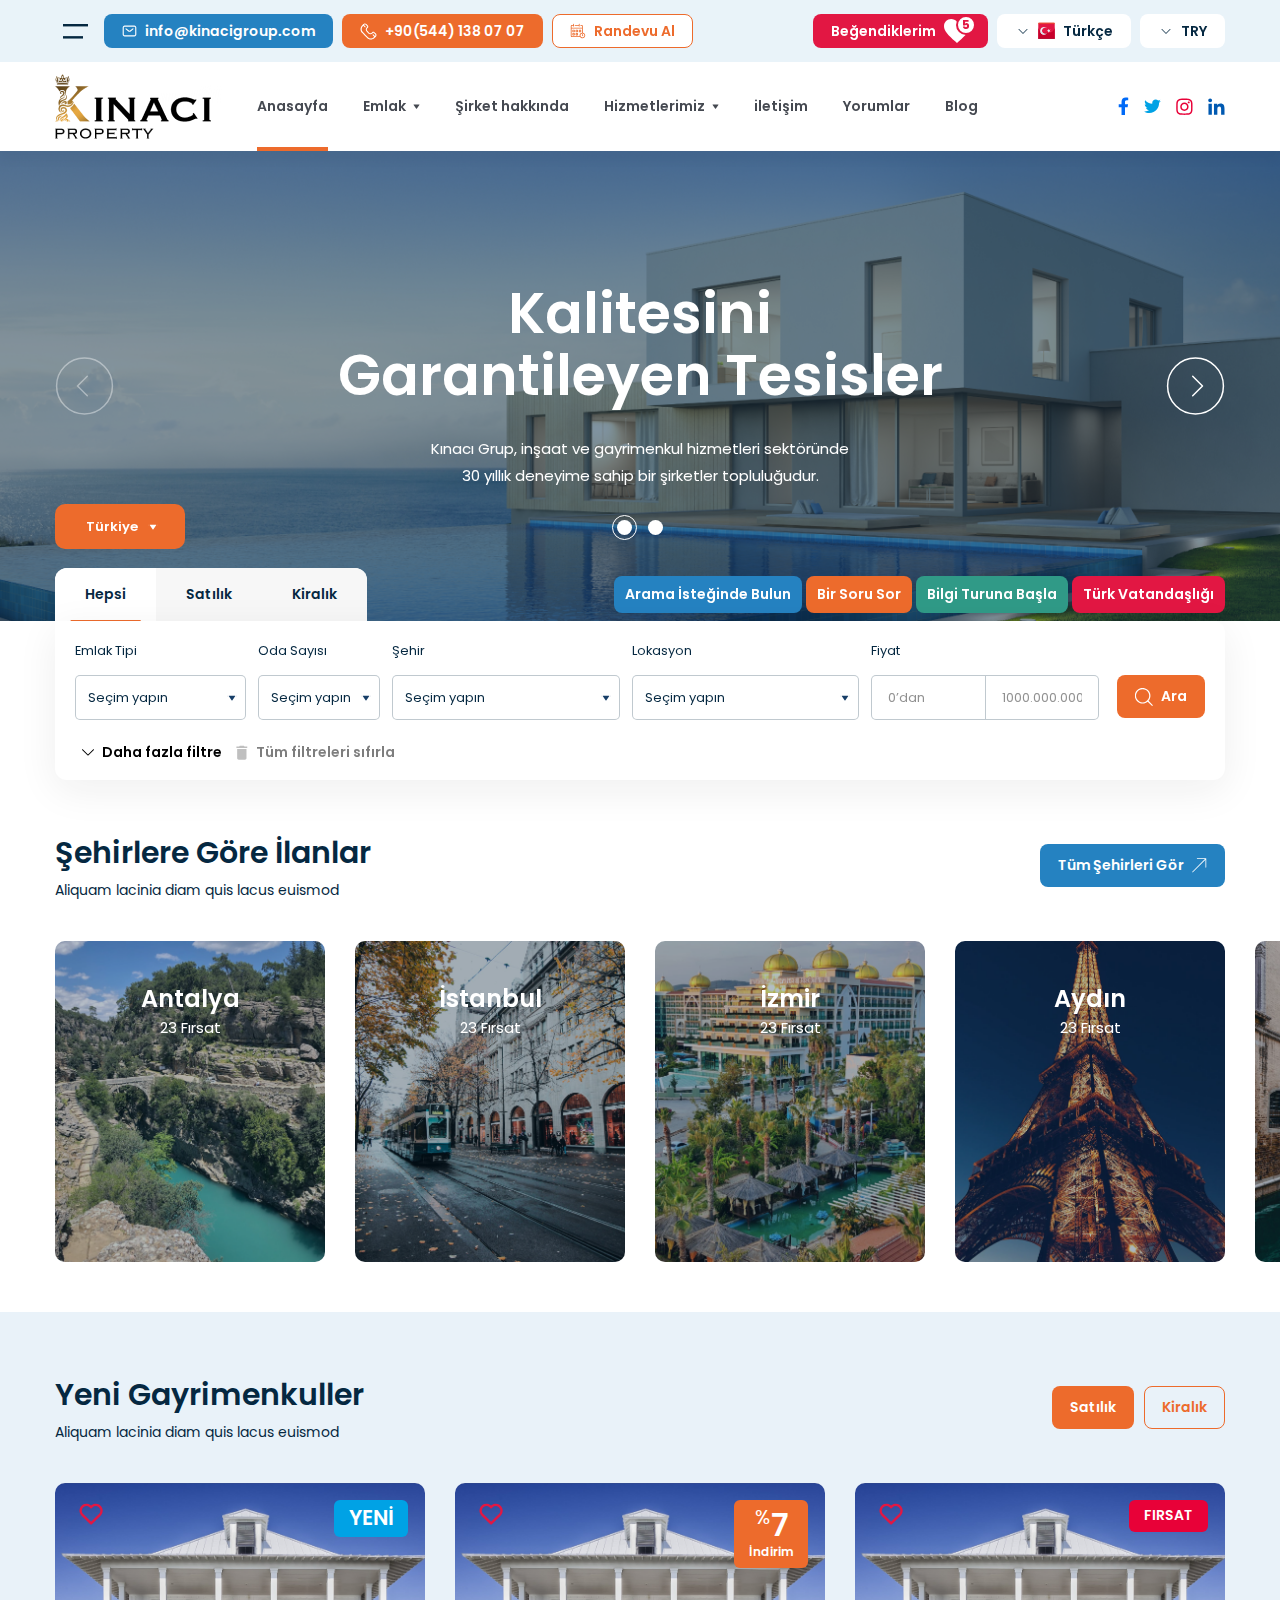
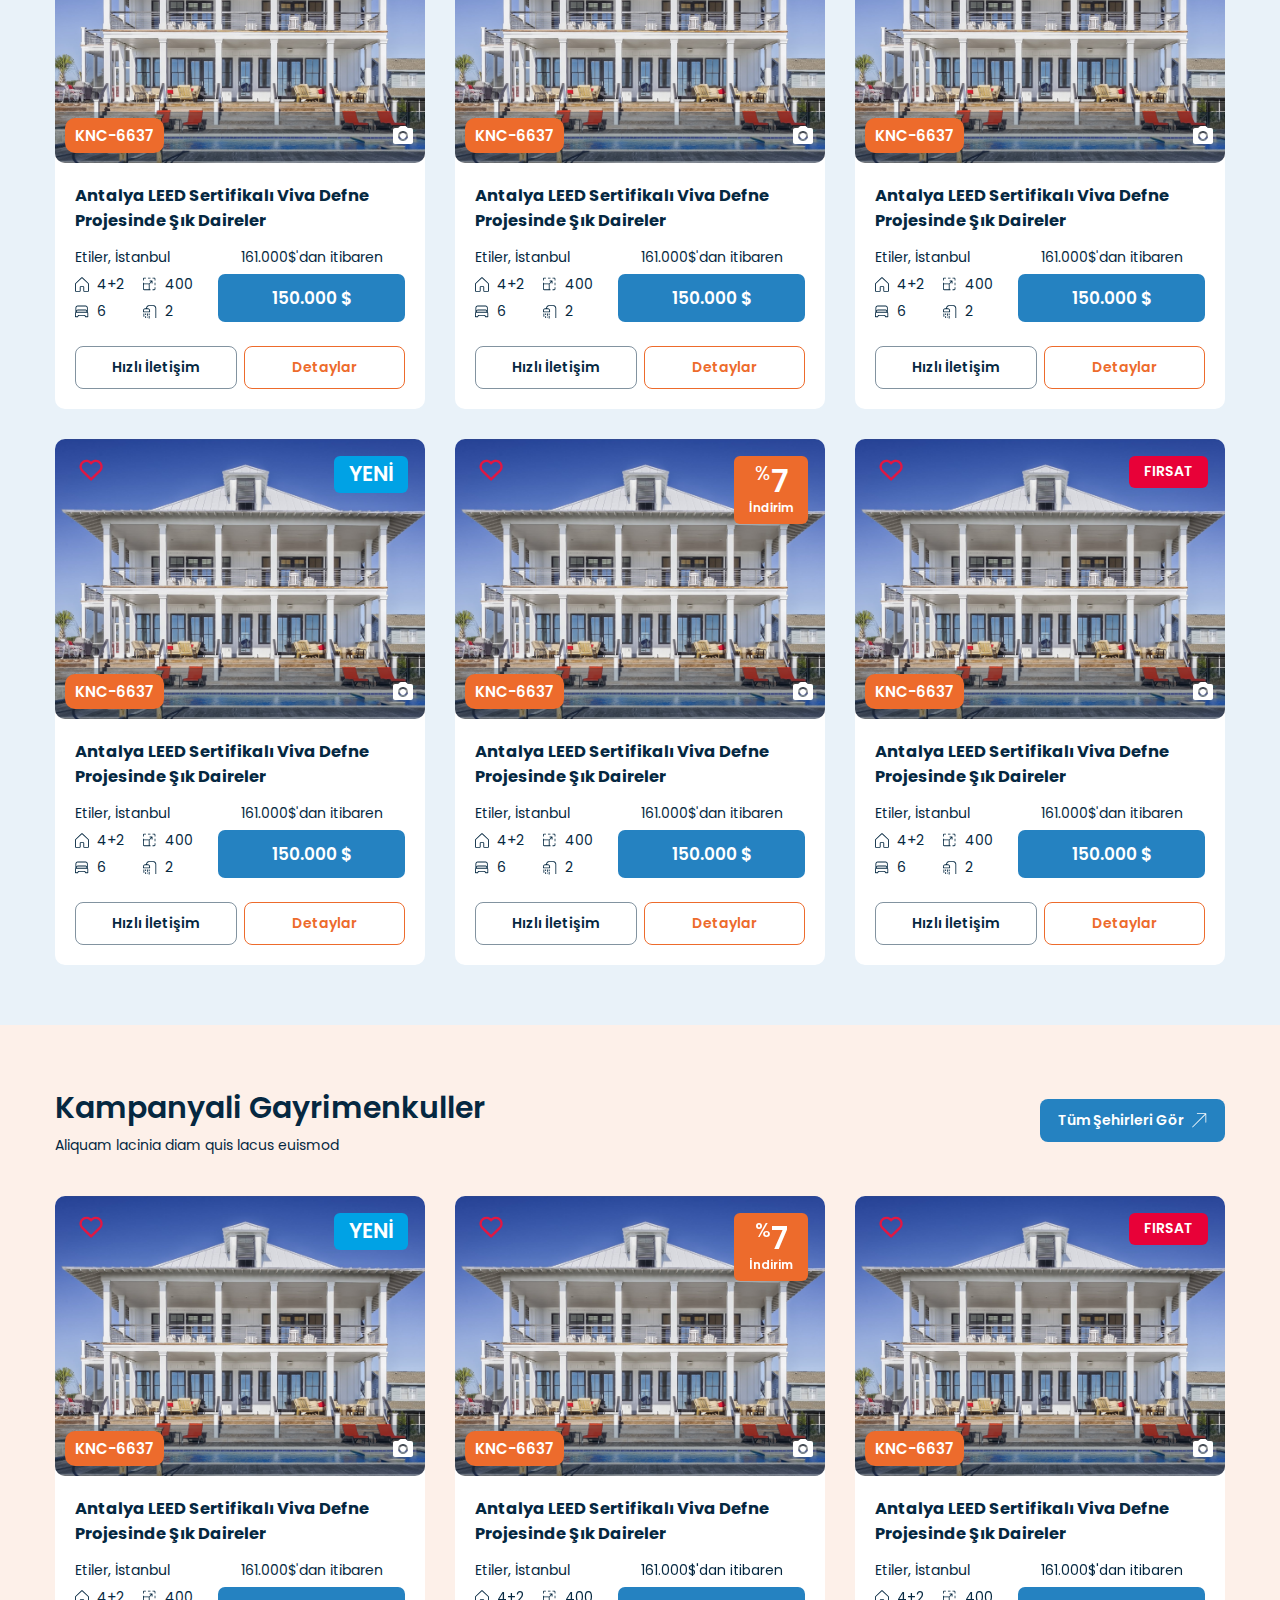
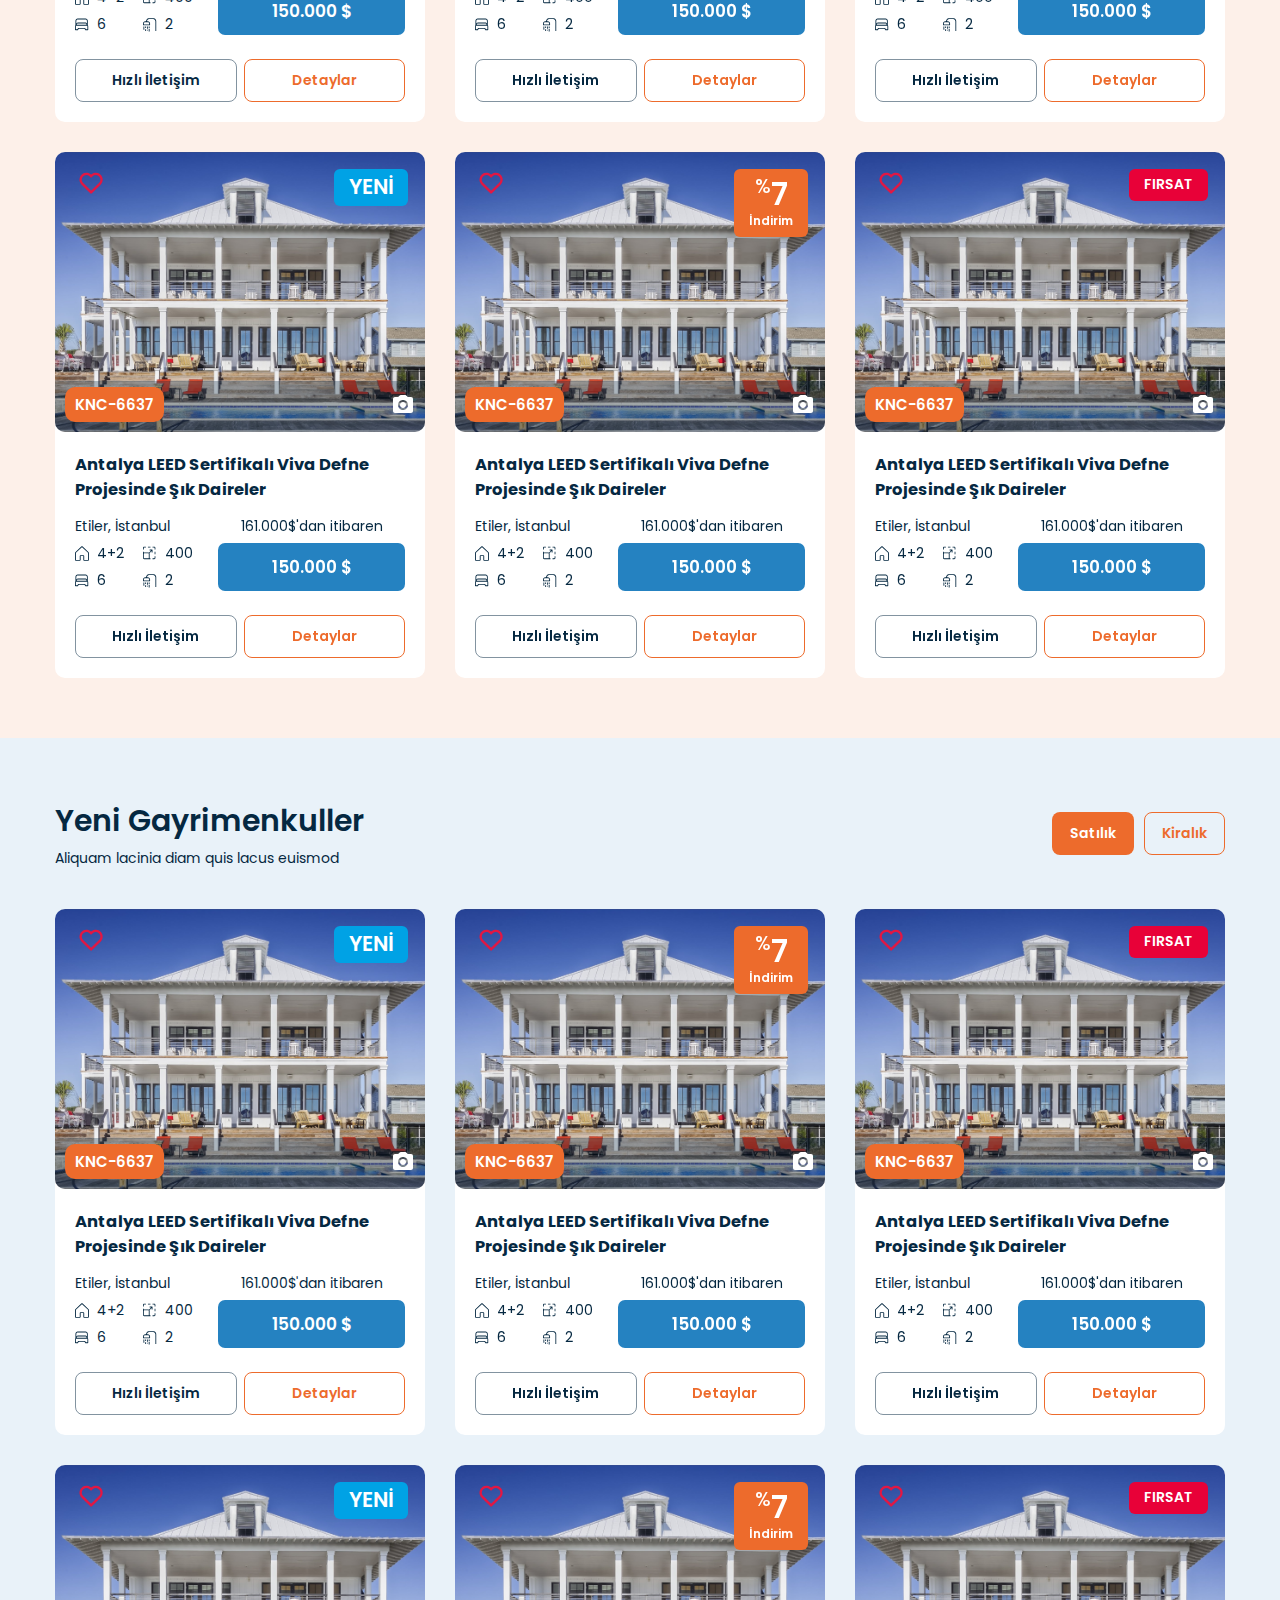
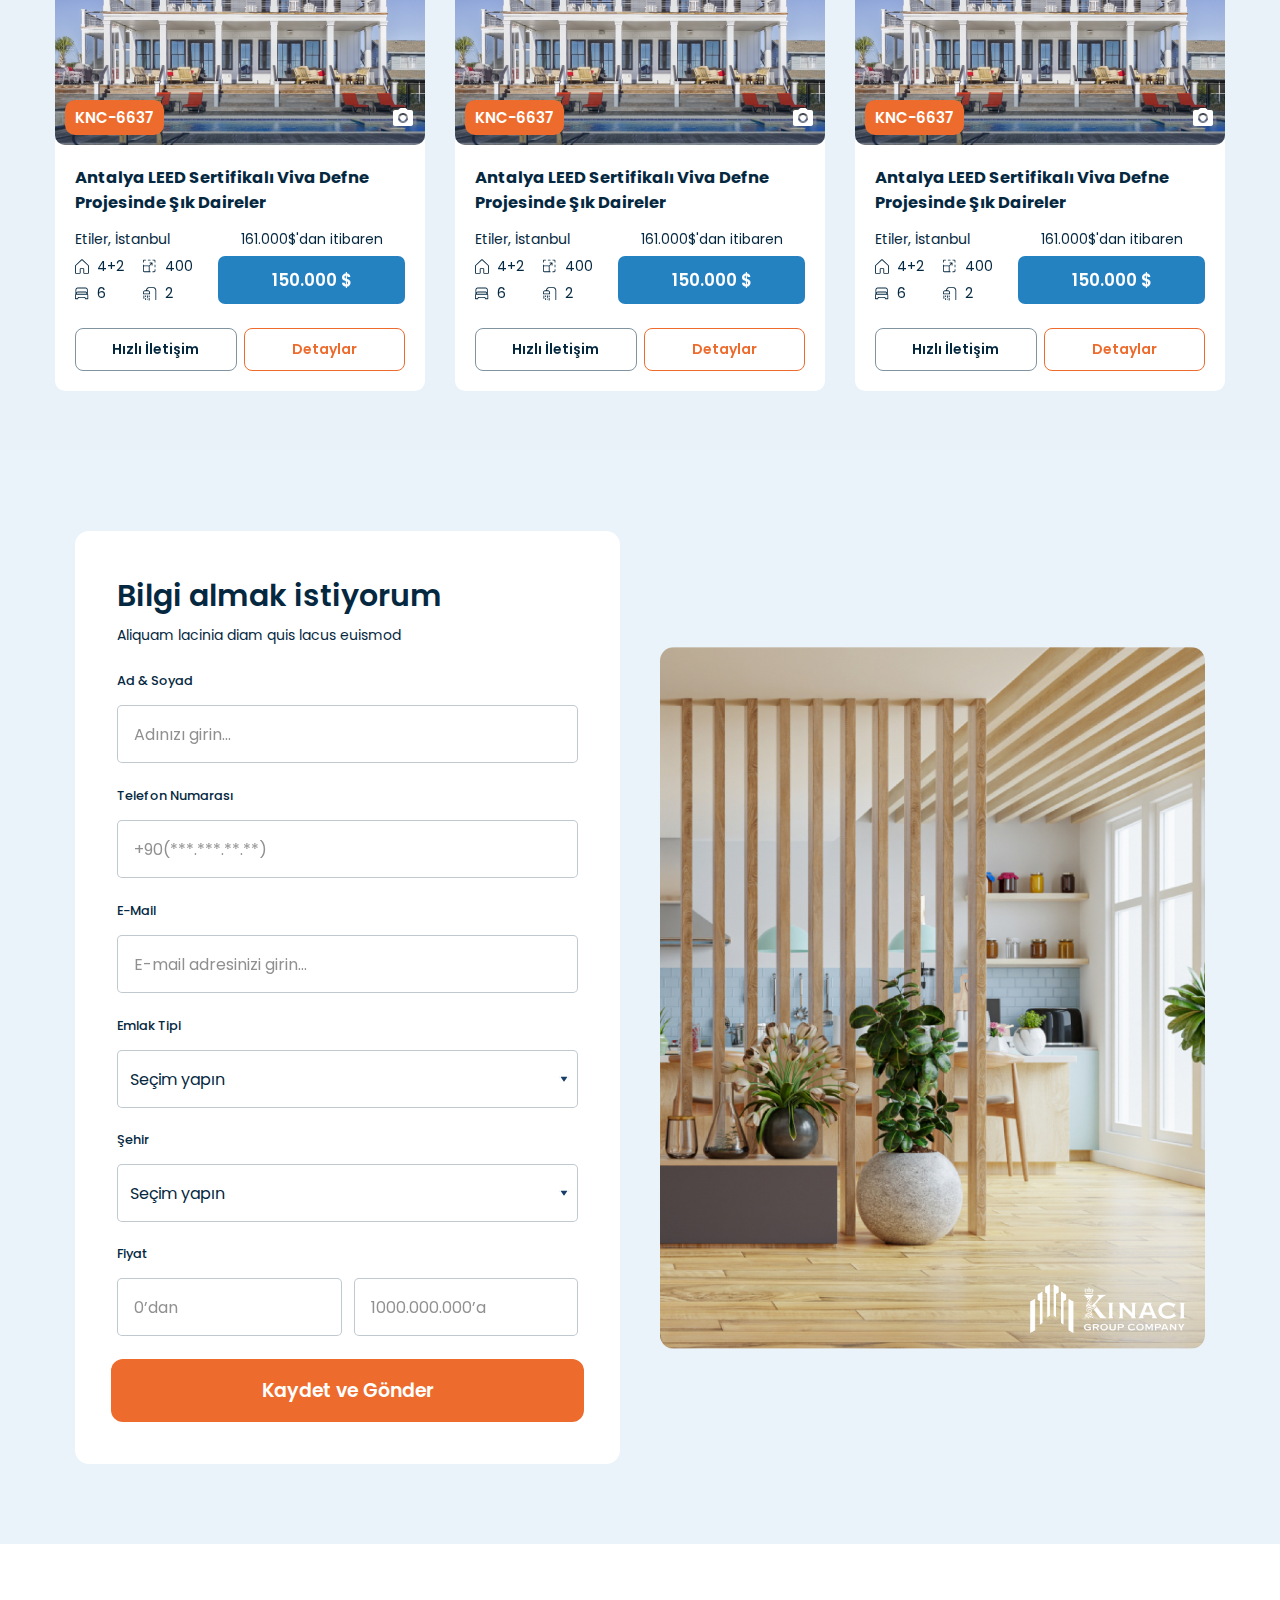
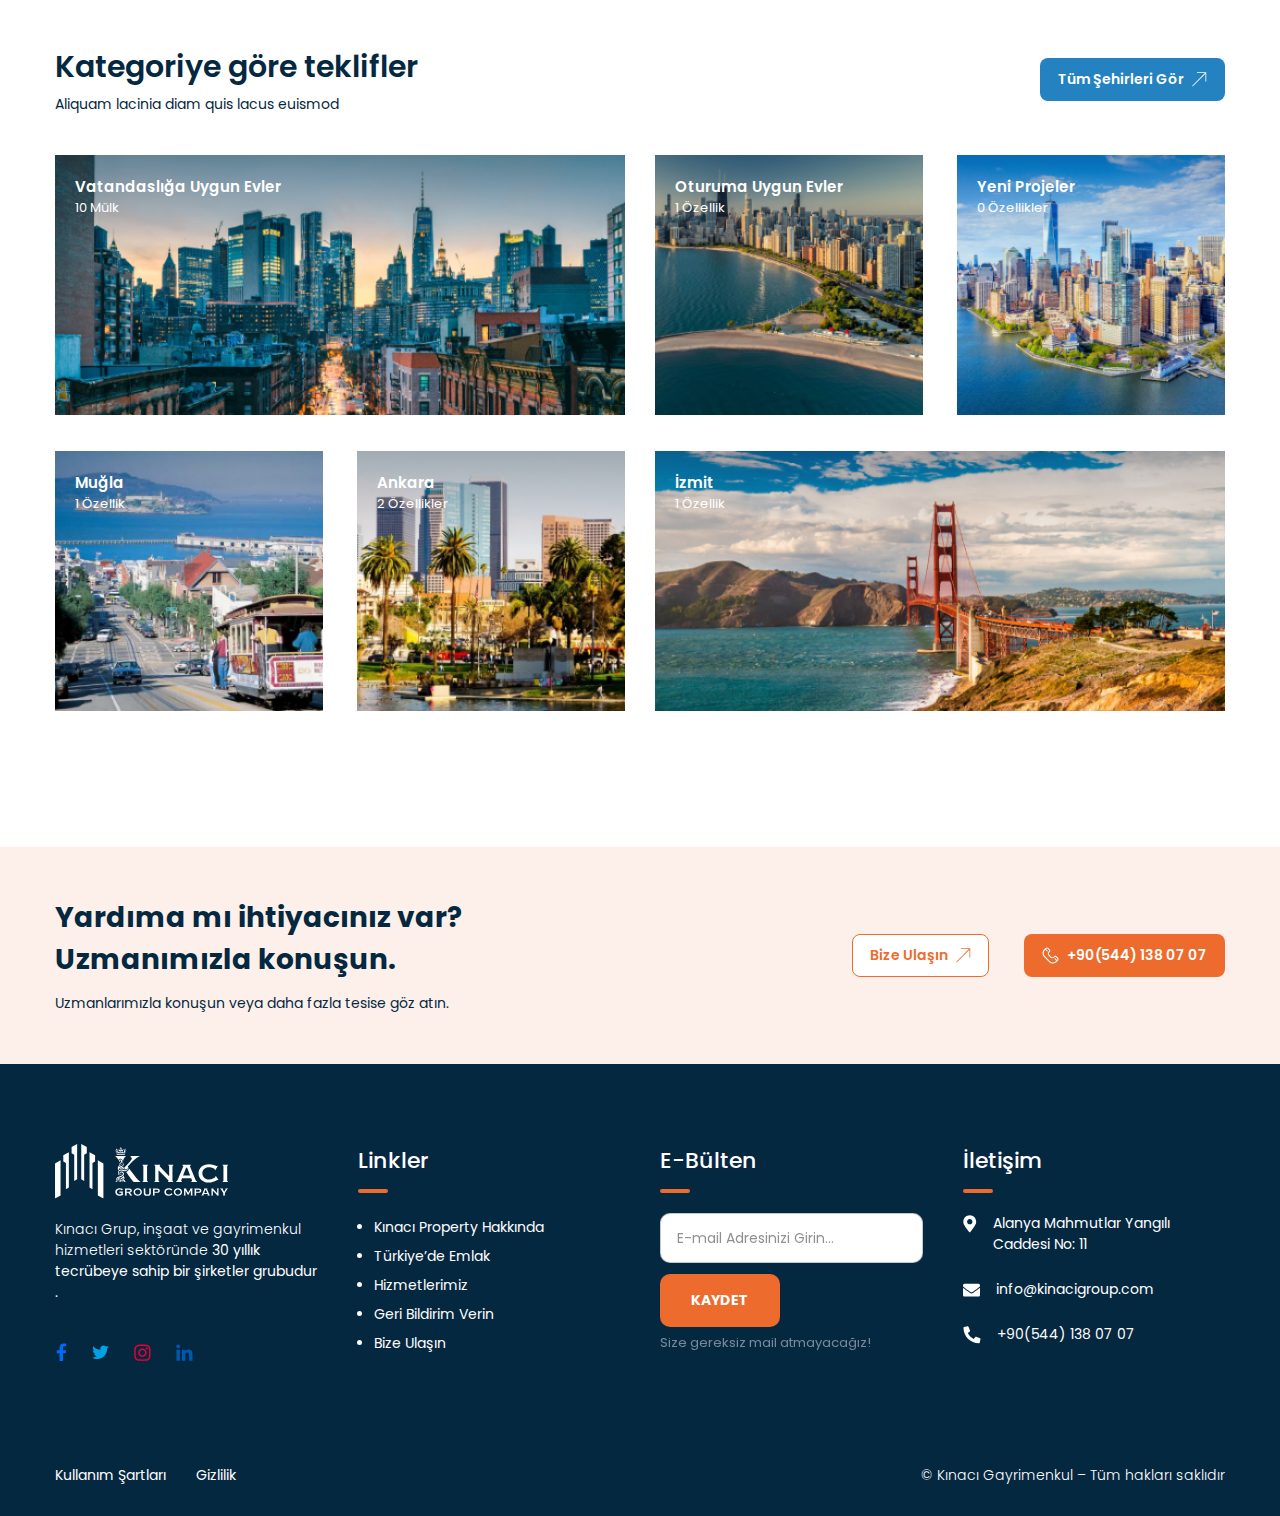
==== commit 5f8d51a8: "popup" ====
--- a/index.html
+++ b/index.html
@@ -514,6 +514,109 @@
         </div>
         <div class="overlay"></div>
     </div>
+    <div class="popup make_appointment">
+        <div class="inner">
+            <div class="close_btn">
+                <svg width="24" height="24" viewBox="0 0 24 24" fill="none" xmlns="http://www.w3.org/2000/svg">
+                    <path
+                        d="M18.3002 5.71022C18.2077 5.61752 18.0978 5.54397 17.9768 5.49379C17.8559 5.44361 17.7262 5.41778 17.5952 5.41778C17.4643 5.41778 17.3346 5.44361 17.2136 5.49379C17.0926 5.54397 16.9827 5.61752 16.8902 5.71022L12.0002 10.5902L7.11022 5.70022C7.01764 5.60764 6.90773 5.5342 6.78677 5.4841C6.6658 5.43399 6.53615 5.4082 6.40522 5.4082C6.27429 5.4082 6.14464 5.43399 6.02368 5.4841C5.90272 5.5342 5.79281 5.60764 5.70022 5.70022C5.60764 5.79281 5.5342 5.90272 5.4841 6.02368C5.43399 6.14464 5.4082 6.27429 5.4082 6.40522C5.4082 6.53615 5.43399 6.6658 5.4841 6.78677C5.5342 6.90773 5.60764 7.01764 5.70022 7.11022L10.5902 12.0002L5.70022 16.8902C5.60764 16.9828 5.5342 17.0927 5.4841 17.2137C5.43399 17.3346 5.4082 17.4643 5.4082 17.5952C5.4082 17.7262 5.43399 17.8558 5.4841 17.9768C5.5342 18.0977 5.60764 18.2076 5.70022 18.3002C5.79281 18.3928 5.90272 18.4662 6.02368 18.5163C6.14464 18.5665 6.27429 18.5922 6.40522 18.5922C6.53615 18.5922 6.6658 18.5665 6.78677 18.5163C6.90773 18.4662 7.01764 18.3928 7.11022 18.3002L12.0002 13.4102L16.8902 18.3002C16.9828 18.3928 17.0927 18.4662 17.2137 18.5163C17.3346 18.5665 17.4643 18.5922 17.5952 18.5922C17.7262 18.5922 17.8558 18.5665 17.9768 18.5163C18.0977 18.4662 18.2076 18.3928 18.3002 18.3002C18.3928 18.2076 18.4662 18.0977 18.5163 17.9768C18.5665 17.8558 18.5922 17.7262 18.5922 17.5952C18.5922 17.4643 18.5665 17.3346 18.5163 17.2137C18.4662 17.0927 18.3928 16.9828 18.3002 16.8902L13.4102 12.0002L18.3002 7.11022C18.6802 6.73022 18.6802 6.09022 18.3002 5.71022Z"
+                        fill="white" />
+                </svg>
+    
+            </div>
+            <div class="sec_title">
+                <h1>Randevu Al</h1>
+                <p>Aliquam lacinia diam quis lacus euismod</p>
+            </div>
+            <form action="">
+                <div class="form_wrap">
+                    <div class="form_element">
+                        <label for="">Ad & Soyad</label>
+                        <input type="text" placeholder="Adınızı girin...">
+                    </div>
+                    <div class="form_element">
+                        <label for="">Telefon Numarası</label>
+                        <input type="text" placeholder="+90(***.***.**.**)">
+                    </div>
+                    <div class="form_element">
+                        <label for="">E-Mail </label>
+                        <input type="text" placeholder="e-mail adresinizi girin...">
+                    </div>
+                    <div class="form_element">
+                        <label for="">Emlak Tipi</label>
+                        <select name="" id="" class="c_select">
+                            <option value="">Seçim yapın</option>
+                            <option value="">Lorem ipsum</option>
+                            <option value="">Lorem ipsum</option>
+                            <option value="">Lorem ipsum</option>
+                            <option value="">Lorem ipsum</option>
+                            <option value="">Lorem ipsum</option>
+                            <option value="">Lorem ipsum</option>
+                        </select>
+                    </div>
+                    <div class="form_element">
+                        <label for="">Şehir</label>
+                        <select name="" id="" class="c_select">
+                            <option value="">Seçim yapın</option>
+                            <option value="">Lorem ipsum</option>
+                            <option value="">Lorem ipsum</option>
+                            <option value="">Lorem ipsum</option>
+                            <option value="">Lorem ipsum</option>
+                            <option value="">Lorem ipsum</option>
+                            <option value="">Lorem ipsum</option>
+                        </select>
+                    </div>
+                    <div class="form_element">
+                        <label for="">Fiyat</label>
+                        <div class="group">
+                            <input type="text" placeholder="0’dan">
+                            <input type="text" placeholder="1000.000.000’a">
+                        </div>
+                    </div>
+                    <div class="form_element">
+                        <button type="button" class="btn btn_md orange send_btn">Kaydet ve Gönder</button>
+                    </div>
+                </div>
+            </form>
+        </div>
+        <div class="overlay"></div>
+    </div>
+    <div class="popup contact_form">
+        <div class="inner">
+            <div class="close_btn">
+                <svg width="24" height="24" viewBox="0 0 24 24" fill="none" xmlns="http://www.w3.org/2000/svg">
+                    <path
+                        d="M18.3002 5.71022C18.2077 5.61752 18.0978 5.54397 17.9768 5.49379C17.8559 5.44361 17.7262 5.41778 17.5952 5.41778C17.4643 5.41778 17.3346 5.44361 17.2136 5.49379C17.0926 5.54397 16.9827 5.61752 16.8902 5.71022L12.0002 10.5902L7.11022 5.70022C7.01764 5.60764 6.90773 5.5342 6.78677 5.4841C6.6658 5.43399 6.53615 5.4082 6.40522 5.4082C6.27429 5.4082 6.14464 5.43399 6.02368 5.4841C5.90272 5.5342 5.79281 5.60764 5.70022 5.70022C5.60764 5.79281 5.5342 5.90272 5.4841 6.02368C5.43399 6.14464 5.4082 6.27429 5.4082 6.40522C5.4082 6.53615 5.43399 6.6658 5.4841 6.78677C5.5342 6.90773 5.60764 7.01764 5.70022 7.11022L10.5902 12.0002L5.70022 16.8902C5.60764 16.9828 5.5342 17.0927 5.4841 17.2137C5.43399 17.3346 5.4082 17.4643 5.4082 17.5952C5.4082 17.7262 5.43399 17.8558 5.4841 17.9768C5.5342 18.0977 5.60764 18.2076 5.70022 18.3002C5.79281 18.3928 5.90272 18.4662 6.02368 18.5163C6.14464 18.5665 6.27429 18.5922 6.40522 18.5922C6.53615 18.5922 6.6658 18.5665 6.78677 18.5163C6.90773 18.4662 7.01764 18.3928 7.11022 18.3002L12.0002 13.4102L16.8902 18.3002C16.9828 18.3928 17.0927 18.4662 17.2137 18.5163C17.3346 18.5665 17.4643 18.5922 17.5952 18.5922C17.7262 18.5922 17.8558 18.5665 17.9768 18.5163C18.0977 18.4662 18.2076 18.3928 18.3002 18.3002C18.3928 18.2076 18.4662 18.0977 18.5163 17.9768C18.5665 17.8558 18.5922 17.7262 18.5922 17.5952C18.5922 17.4643 18.5665 17.3346 18.5163 17.2137C18.4662 17.0927 18.3928 16.9828 18.3002 16.8902L13.4102 12.0002L18.3002 7.11022C18.6802 6.73022 18.6802 6.09022 18.3002 5.71022Z"
+                        fill="white" />
+                </svg>
+    
+            </div>
+            <div class="sec_title">
+                <h1>Bilgi almak istiyorum</h1>
+                <p>Aliquam lacinia diam quis lacus euismod</p>
+            </div>
+            <form action="">
+                <div class="form_wrap">
+                    <div class="form_element">
+                        <label for="">Ad & Soyad</label>
+                        <input type="text" placeholder="Adınızı girin...">
+                    </div>
+                    <div class="form_element">
+                        <label for="">Telefon Numarası</label>
+                        <input type="text" placeholder="+90(***.***.**.**)">
+                    </div>
+                    <div class="form_element">
+                        <label for="">E-Mail </label>
+                        <input type="text" placeholder="e-mail adresinizi girin...">
+                    </div>
+                    <div class="form_element">
+                        <button type="button" class="btn btn_md orange send_btn">Kaydet ve Gönder</button>
+                    </div>
+                </div>
+            </form>
+        </div>
+        <div class="overlay"></div>
+    </div>
     <div class="mobile_menu">
         <div class="inner">
             <div class="top">
@@ -576,6 +679,7 @@
                 </ul>
             </div>
         </div>
+
     </div>
     <main>
         <section class="hero">
--- a/assets/scss/main.css
+++ b/assets/scss/main.css
@@ -1500,6 +1500,81 @@
   gap: 10px;
 }
 
+.popup {
+  position: fixed;
+  right: 0;
+  top: 0;
+  width: 100%;
+  height: 100%;
+  z-index: 100;
+  opacity: 0;
+  visibility: hidden;
+  display: flex;
+  justify-content: center;
+  transition: 0.15s cubic-bezier(0.175, 0.885, 0.32, 1.275);
+}
+.popup .overlay {
+  position: fixed;
+  width: 100%;
+  height: 100%;
+  left: 0;
+  top: 0;
+  background-color: #000;
+  z-index: 101;
+  opacity: 0.2;
+  transition: opacity 0.1s;
+}
+.popup .inner {
+  top: 50px;
+  position: relative;
+  z-index: 102;
+  background-color: white;
+  border-radius: 10px;
+  width: 100%;
+  max-width: 692px;
+  height: -moz-fit-content;
+  height: fit-content;
+  padding: 41px 111px;
+  margin: 0 auto;
+  transform: scale(0.7);
+  position: relative;
+  transition: 0.15s cubic-bezier(0.175, 0.885, 0.32, 1.275);
+}
+.popup .close_btn {
+  position: absolute;
+  right: -20px;
+  top: -20px;
+  width: 58px;
+  height: 58px;
+  display: flex;
+  align-items: center;
+  justify-content: center;
+  border-radius: 50%;
+  background-color: var(--orange);
+  cursor: pointer;
+}
+.popup .close_btn:hover {
+  background-color: #df5f1f;
+}
+.popup .form_element {
+  width: 100%;
+  margin-bottom: 16px;
+}
+.popup .form_element .group {
+  gap: 12px;
+}
+.popup .send_btn {
+  width: 100%;
+  padding: 18px;
+}
+.popup.opened {
+  opacity: 1;
+  visibility: visible;
+}
+.popup.opened .inner {
+  transform: scale(1);
+}
+
 .mobile_menu {
   position: fixed;
   top: 0;
@@ -1681,6 +1756,12 @@
     width: 22px;
     height: auto;
   }
+  .popup {
+    padding: 0 10px;
+  }
+  .popup .inner {
+    padding: 20px;
+  }
 }
 @media (max-width: 576px) {
   .site_header .signUp {
@@ -1973,7 +2054,7 @@
 .hero .property_filter {
   margin-top: -117px;
   position: relative;
-  z-index: 2;
+  z-index: 4;
 }
 .hero .swiper-pagination {
   bottom: 80px;
@@ -2089,6 +2170,9 @@
   background-image: url("data:image/svg+xml,%3Csvg width='14' height='15' viewBox='0 0 14 15' fill='none' xmlns='http://www.w3.org/2000/svg'%3E%3Cg opacity='0.5'%3E%3Cpath d='M5.83333 10.4168L8.75 7.50016L5.83333 4.5835' stroke='%23052841' stroke-width='1.16667' stroke-linecap='round' stroke-linejoin='round'/%3E%3C/g%3E%3C/svg%3E%0A");
 }
 
+.swiper-pagination {
+  pointer-events: none;
+}
 .swiper-pagination .swiper-pagination-bullet {
   width: 15px;
   height: 15px;
